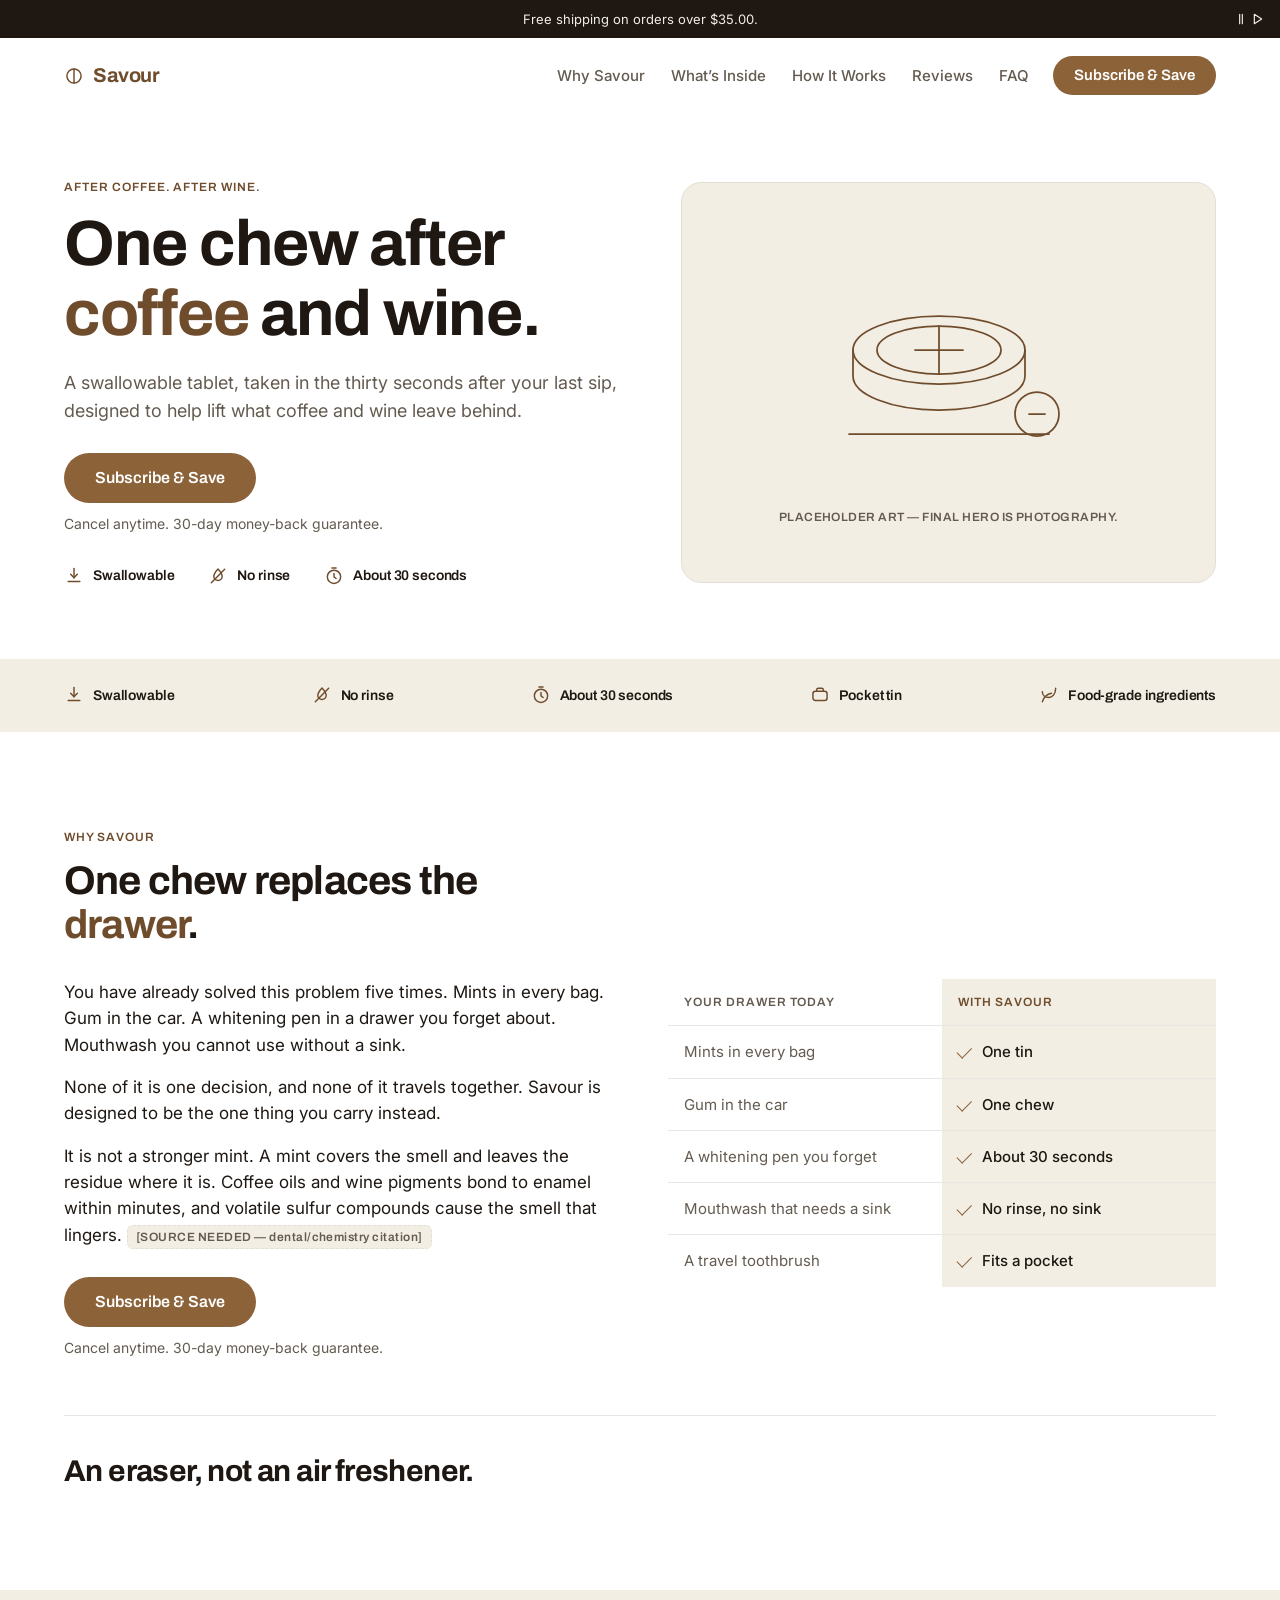
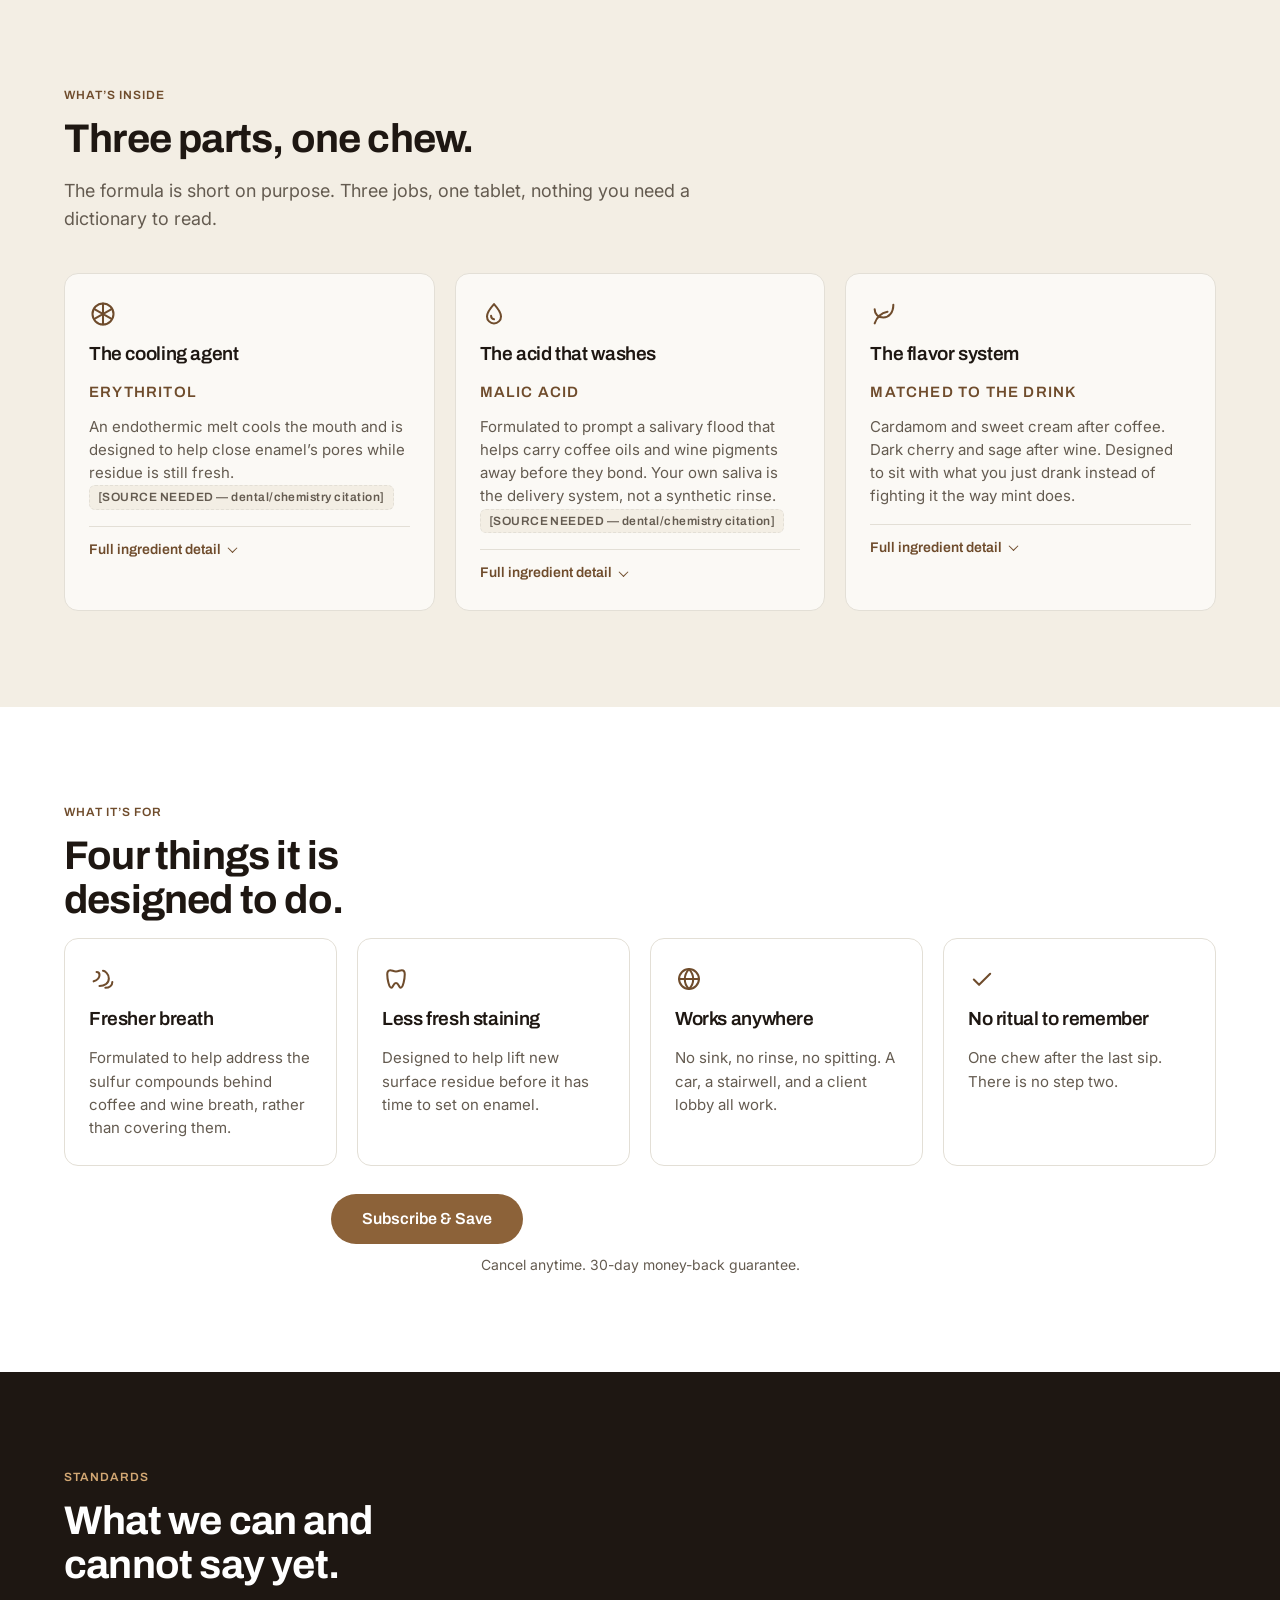
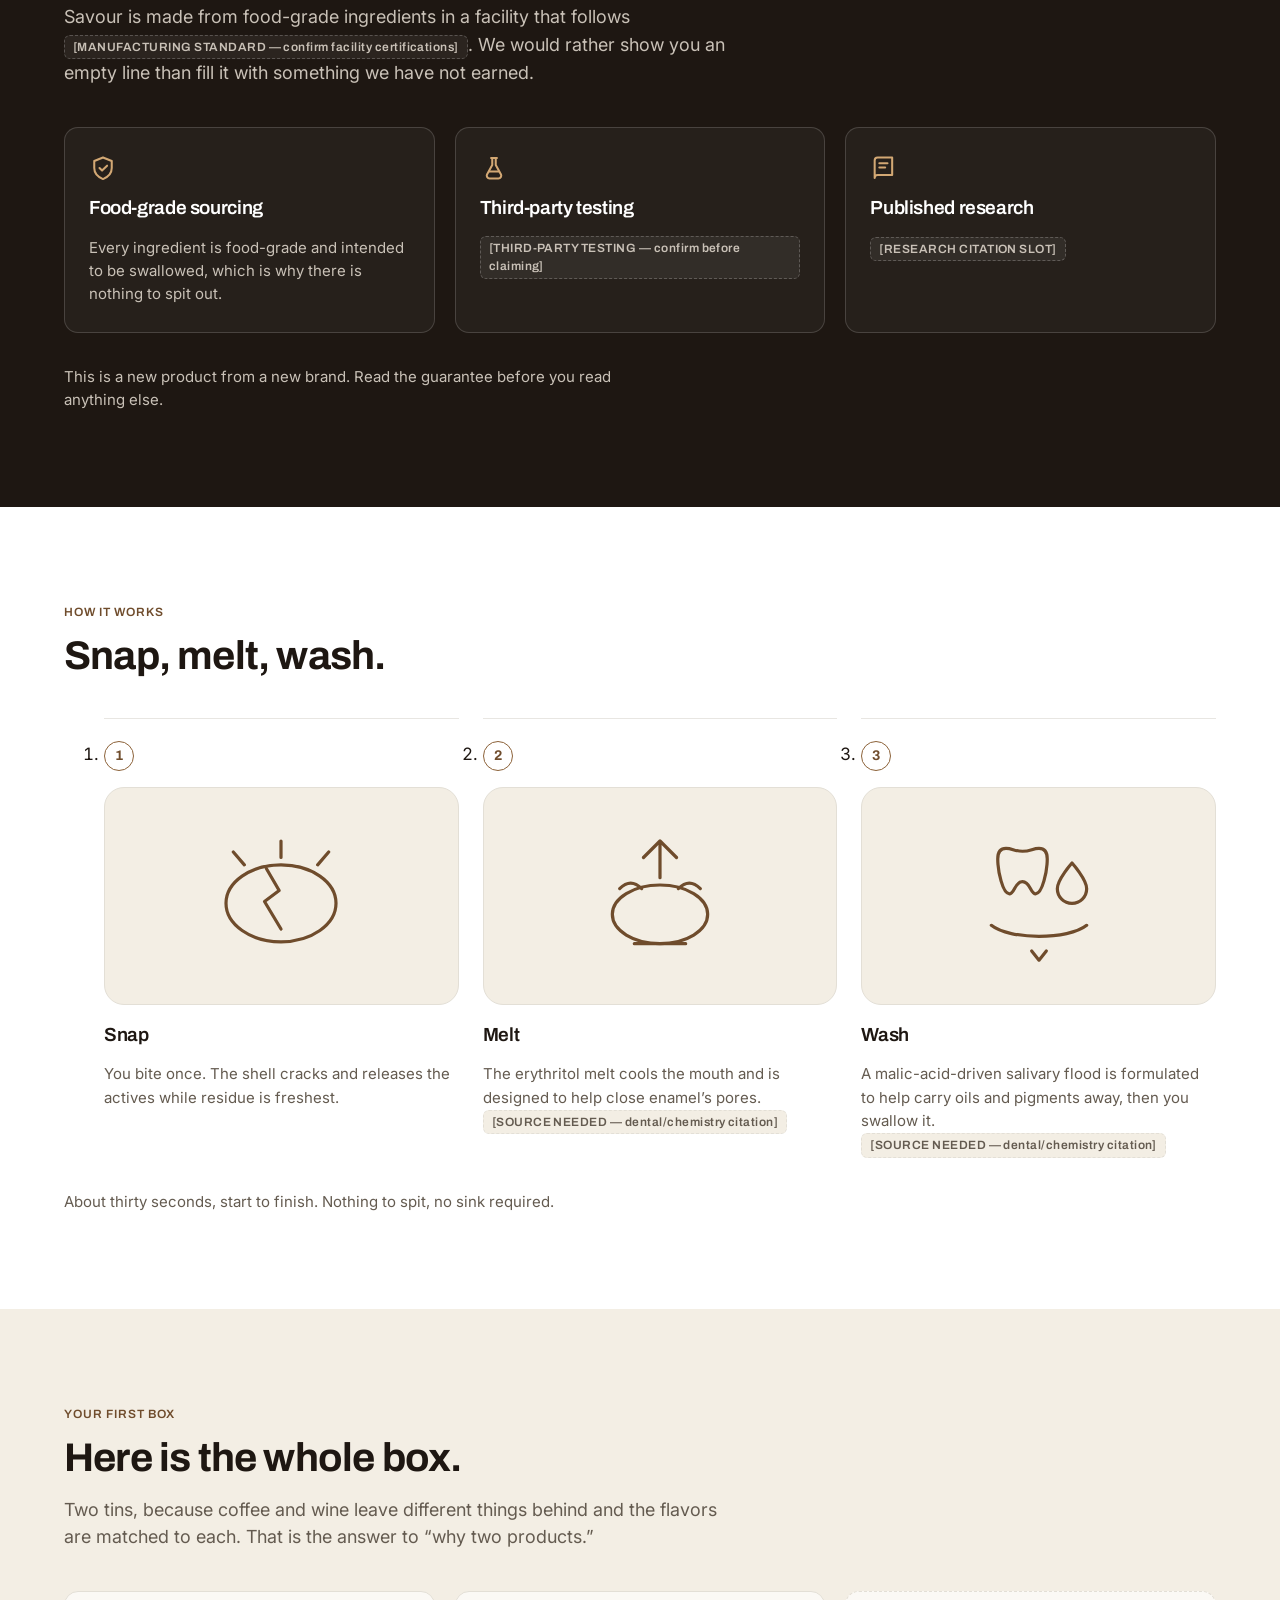
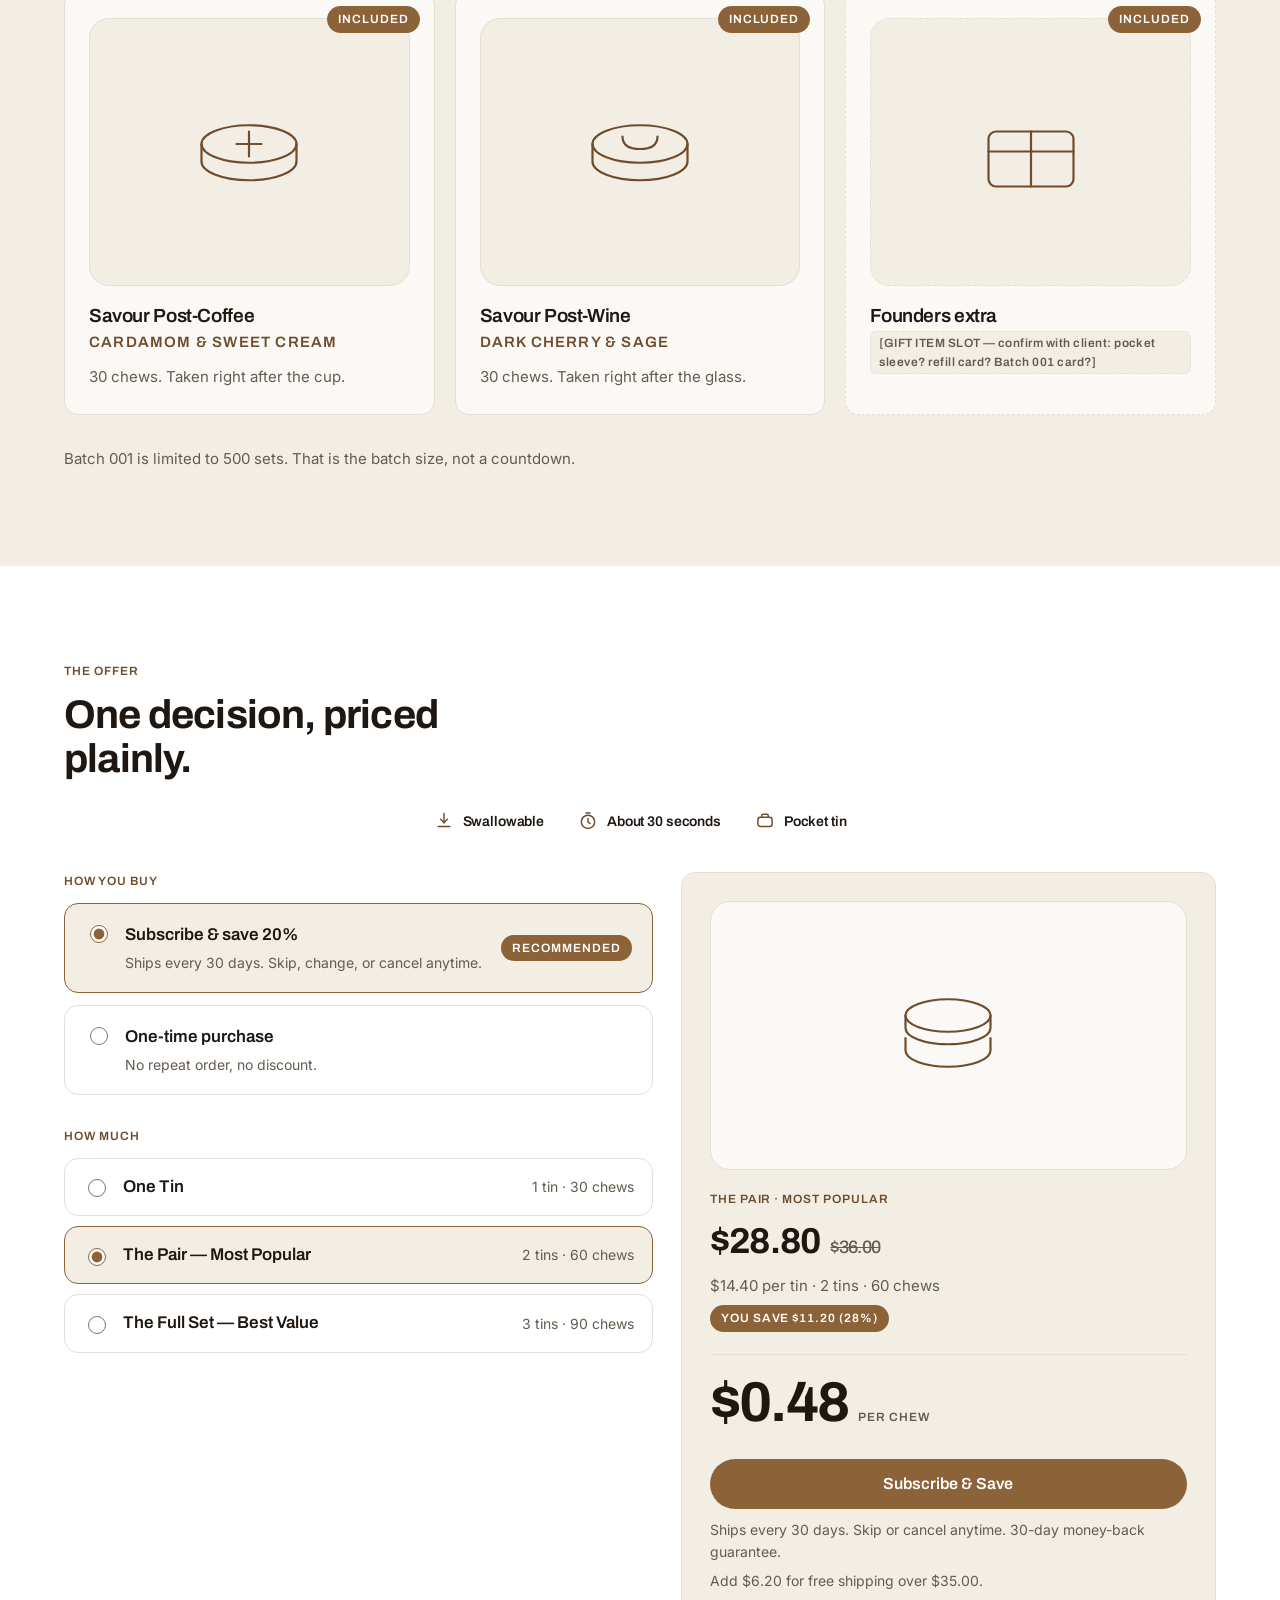
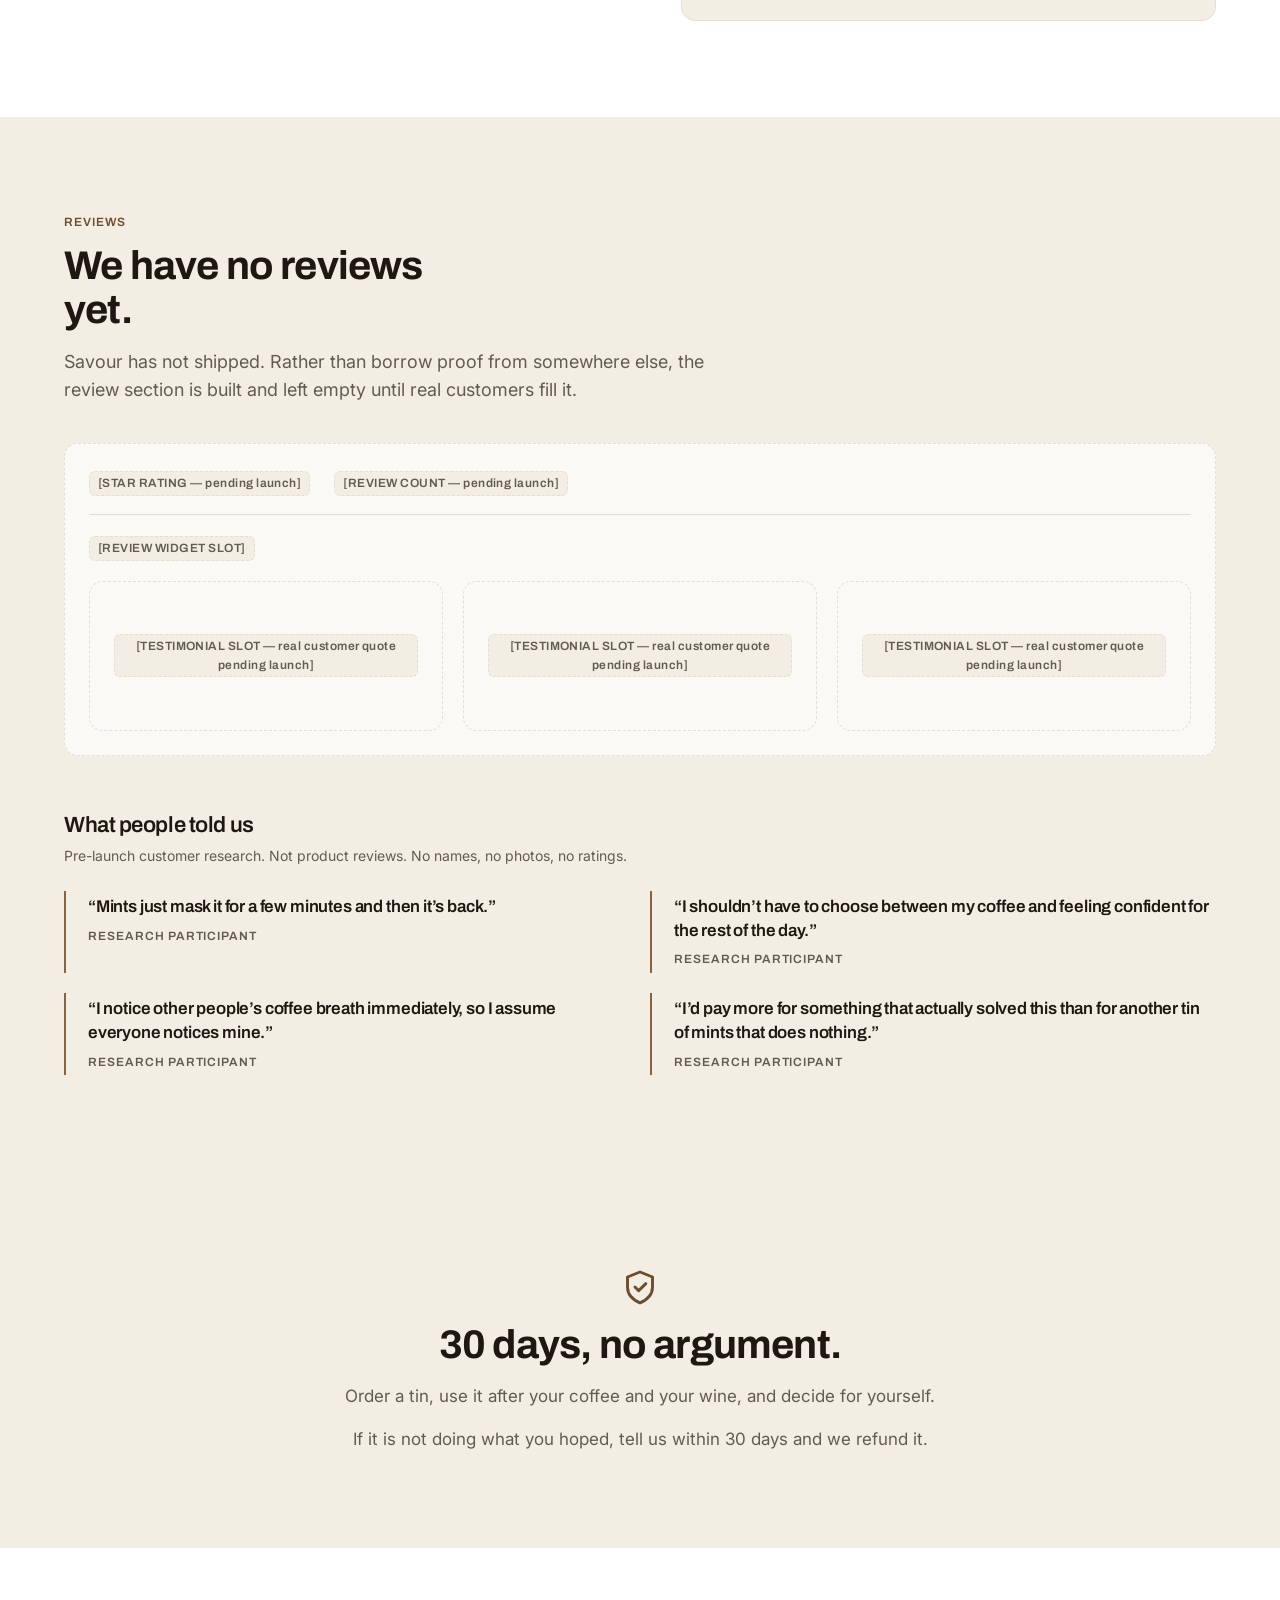
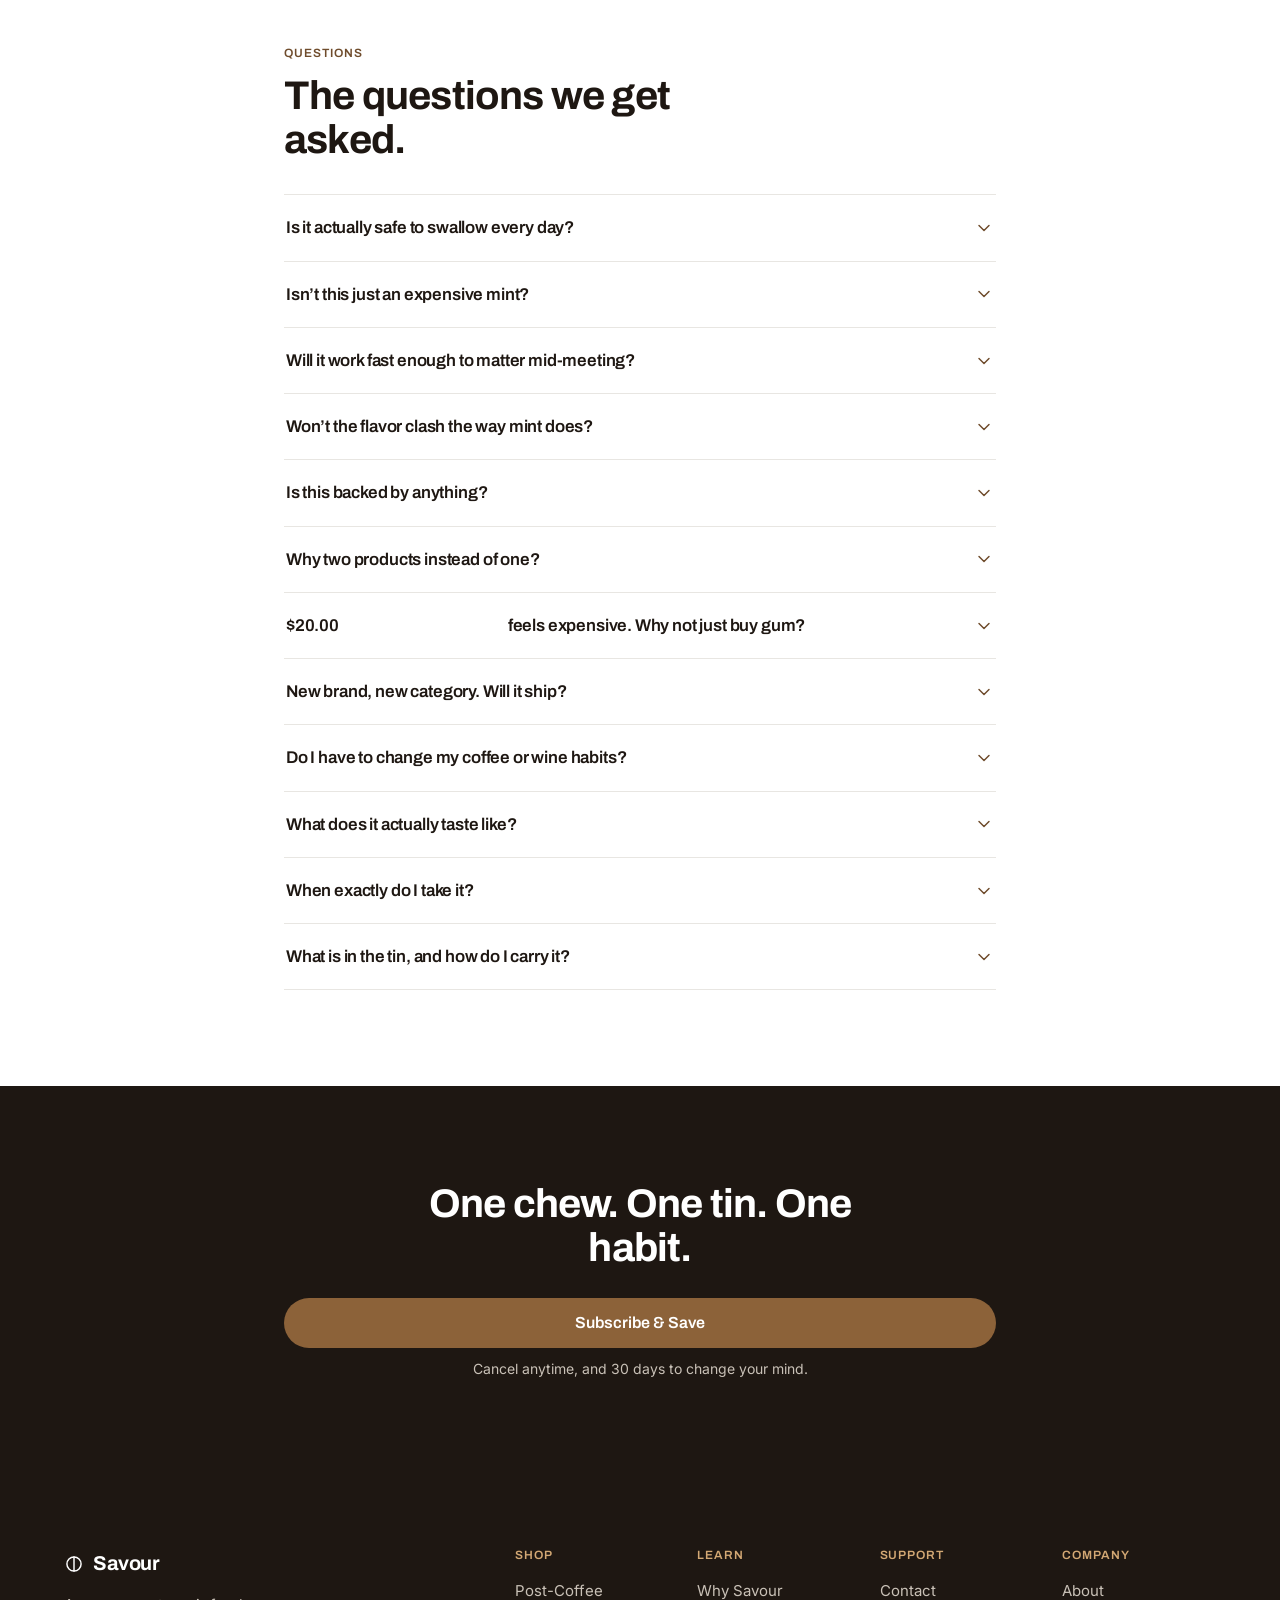
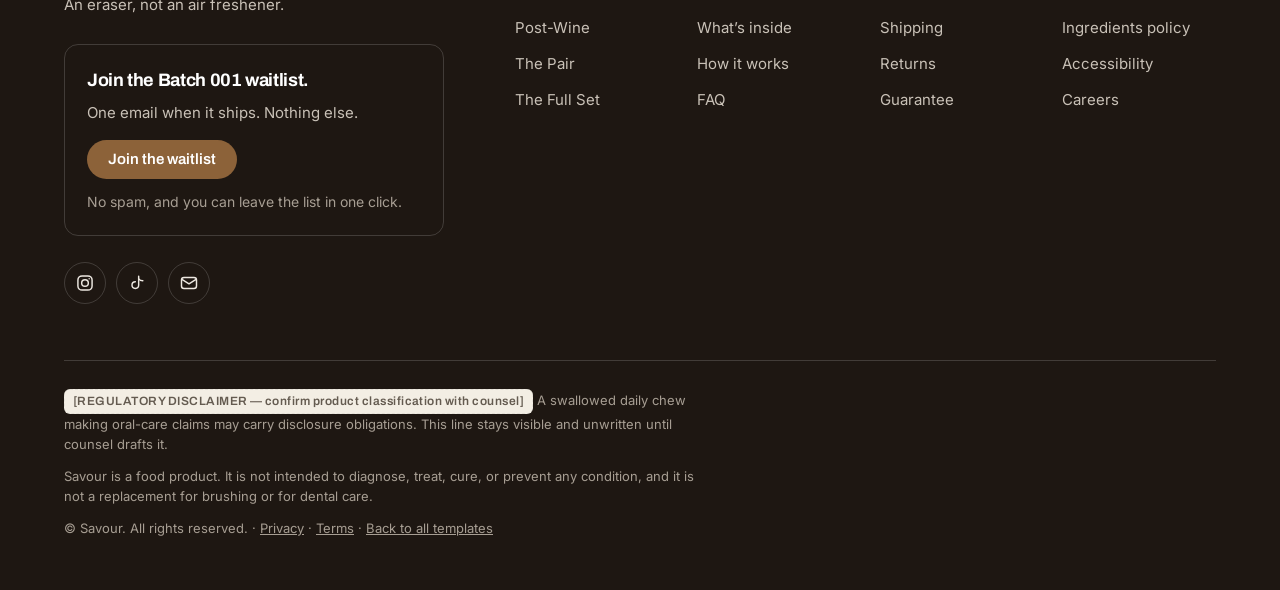
==== templates/01-ag1/index.html @ 95a9e3a9 "Add Template 01 — modeled on AG1 / Athletic Greens Cold, skeptical, higher-intent traffic template. " ====
<!DOCTYPE html>
<html lang="en">
<head>
<meta charset="utf-8">
<meta name="viewport" content="width=device-width, initial-scale=1">
<title>Savour — One chew after coffee and wine</title>
<meta name="description" content="Savour is a swallowable chew taken in the thirty seconds after coffee or red wine. No rinse, no sink, one tin instead of a drawer full of workarounds.">
<link rel="preconnect" href="https://fonts.googleapis.com">
<link rel="preconnect" href="https://fonts.gstatic.com" crossorigin>
<link href="https://fonts.googleapis.com/css2?family=Archivo:wght@600;700&family=Inter:wght@400;500&display=swap" rel="stylesheet">
<link rel="stylesheet" href="../../shared/base.css">
<link rel="stylesheet" href="style.css">
</head>
<body>

<a class="skip-link" href="#main">Skip to content</a>

<header class="site-header">

  <!-- 1 ——————————————————————————— ANNOUNCEMENT BAR -->
  <section class="announce" aria-label="Store announcements">
    <div class="announce__inner">
      <p class="announce__msg" data-announce-msg>Free shipping on orders over <span data-savour="freeShippingThreshold">&nbsp;</span>.</p>
      <p class="announce__msg" data-announce-msg hidden><span data-savour="batchLabel">&nbsp;</span>: <span data-savour="priceLockCopy">&nbsp;</span></p>
      <p class="announce__msg" data-announce-msg hidden><span data-savour="guaranteeDays">&nbsp;</span>-day money-back guarantee. Cancel anytime.</p>
      <button type="button" class="announce__toggle" data-announce-toggle aria-pressed="false">
        <svg class="ico" viewBox="0 0 24 24" fill="none" stroke="currentColor" stroke-width="1.75" stroke-linecap="round" stroke-linejoin="round" aria-hidden="true" focusable="false" data-announce-icon="pause"><path d="M10 5v14M14 5v14"/></svg>
        <svg class="ico" viewBox="0 0 24 24" fill="none" stroke="currentColor" stroke-width="1.75" stroke-linecap="round" stroke-linejoin="round" aria-hidden="true" focusable="false" data-announce-icon="play" hidden><path d="M8 5l11 7-11 7V5z"/></svg>
        <span class="sr-only" data-announce-toggle-label>Pause announcements</span>
      </button>
    </div>
  </section>

  <!-- 2 ——————————————————————————— NAV (STICKY) -->
  <section class="navbar" data-nav aria-label="Main navigation">
    <nav class="navbar__inner">
      <a class="wordmark" href="../../index.html">
        <svg class="wordmark__mark" viewBox="0 0 24 24" fill="none" stroke="currentColor" stroke-width="1.75" stroke-linecap="round" stroke-linejoin="round" aria-hidden="true" focusable="false"><circle cx="12" cy="12" r="8.5"/><path d="M12 3.5v17"/></svg>
        <span>Savour</span>
      </a>

      <ul class="navlinks" id="navlinks" data-navlinks>
        <li><a href="#why">Why Savour</a></li>
        <li><a href="#inside">What&rsquo;s Inside</a></li>
        <li><a href="#how">How It Works</a></li>
        <li><a href="#reviews">Reviews</a></li>
        <li><a href="#faq">FAQ</a></li>
      </ul>

      <div class="navbar__right">
        <a class="btn btn--brand btn--sm" href="#pricing" data-waitlist-open>Subscribe &amp; Save</a>
        <button type="button" class="navbar__menu" data-nav-toggle aria-expanded="false" aria-controls="navlinks">
          <svg class="ico" viewBox="0 0 24 24" fill="none" stroke="currentColor" stroke-width="1.75" stroke-linecap="round" stroke-linejoin="round" aria-hidden="true" focusable="false"><path d="M4 7h16M4 12h16M4 17h16"/></svg>
          <span class="sr-only">Menu</span>
        </button>
      </div>
    </nav>
  </section>

</header>

<main id="main">

  <!-- 3 ——————————————————————————— HERO -->
  <section class="hero" aria-labelledby="hero-h">
    <div class="wrap hero__grid">
      <div class="hero__copy">
        <p class="eyebrow">After coffee. After wine.</p>
        <h1 id="hero-h">One chew after <em>coffee</em> and wine.</h1>
        <p class="lede">A swallowable tablet, taken in the thirty seconds after your last sip, designed to help lift what coffee and wine leave behind.</p>
        <p class="cta-row"><a class="btn btn--brand" href="#pricing" data-waitlist-open>Subscribe &amp; Save</a></p>
        <p class="risk">Cancel anytime. <span data-savour="guaranteeDays">&nbsp;</span>-day money-back guarantee.</p>

        <ul class="trust trust--compact">
          <li class="trust__item">
            <svg class="ico" viewBox="0 0 24 24" fill="none" stroke="currentColor" stroke-width="1.75" stroke-linecap="round" stroke-linejoin="round" aria-hidden="true" focusable="false"><path d="M12 3v11"/><path d="M8 10l4 4 4-4"/><path d="M5 18.5h14"/></svg>
            <span>Swallowable</span>
          </li>
          <li class="trust__item">
            <svg class="ico" viewBox="0 0 24 24" fill="none" stroke="currentColor" stroke-width="1.75" stroke-linecap="round" stroke-linejoin="round" aria-hidden="true" focusable="false"><path d="M12 3.5s5 5.4 5 8.9a5 5 0 0 1-10 0c0-3.5 5-8.9 5-8.9z"/><path d="M4 20L20 4"/></svg>
            <span>No rinse</span>
          </li>
          <li class="trust__item">
            <svg class="ico" viewBox="0 0 24 24" fill="none" stroke="currentColor" stroke-width="1.75" stroke-linecap="round" stroke-linejoin="round" aria-hidden="true" focusable="false"><circle cx="12" cy="13" r="8"/><path d="M12 9v4l2.5 2"/><path d="M9.5 2.5h5"/></svg>
            <span>About 30 seconds</span>
          </li>
        </ul>
      </div>

      <!-- HERO IMAGE: the tin held between thumb and forefinger at a café table, warm morning light raking from the left, shallow depth of field, espresso cup soft in the background, studio-clean retouching, no hands beyond the wrist. -->
      <figure class="hero__media">
        <div class="media media--tin" role="img" aria-label="Illustration of the Savour pocket tin, open, with a single chew beside it.">
          <svg viewBox="0 0 320 260" fill="none" stroke="currentColor" stroke-width="1.75" stroke-linecap="round" stroke-linejoin="round" aria-hidden="true" focusable="false">
            <ellipse cx="150" cy="112" rx="86" ry="34"/>
            <path d="M64 112v26c0 18.8 38.5 34 86 34s86-15.2 86-34v-26"/>
            <ellipse cx="150" cy="112" rx="62" ry="24"/>
            <path d="M150 88v48M126 112h48"/>
            <circle cx="248" cy="176" r="22"/>
            <path d="M240 176h16"/>
            <path d="M60 196h200"/>
          </svg>
          <p class="media__note">Placeholder art — final hero is photography.</p>
        </div>
      </figure>
    </div>
  </section>

  <!-- 4 ——————————————————————————— TRUST STRIP -->
  <section class="band band--sand strip" aria-label="Product basics">
    <div class="wrap">
      <ul class="trust">
        <li class="trust__item">
          <svg class="ico" viewBox="0 0 24 24" fill="none" stroke="currentColor" stroke-width="1.75" stroke-linecap="round" stroke-linejoin="round" aria-hidden="true" focusable="false"><path d="M12 3v11"/><path d="M8 10l4 4 4-4"/><path d="M5 18.5h14"/></svg>
          <span>Swallowable</span>
        </li>
        <li class="trust__item">
          <svg class="ico" viewBox="0 0 24 24" fill="none" stroke="currentColor" stroke-width="1.75" stroke-linecap="round" stroke-linejoin="round" aria-hidden="true" focusable="false"><path d="M12 3.5s5 5.4 5 8.9a5 5 0 0 1-10 0c0-3.5 5-8.9 5-8.9z"/><path d="M4 20L20 4"/></svg>
          <span>No rinse</span>
        </li>
        <li class="trust__item">
          <svg class="ico" viewBox="0 0 24 24" fill="none" stroke="currentColor" stroke-width="1.75" stroke-linecap="round" stroke-linejoin="round" aria-hidden="true" focusable="false"><circle cx="12" cy="13" r="8"/><path d="M12 9v4l2.5 2"/><path d="M9.5 2.5h5"/></svg>
          <span>About 30 seconds</span>
        </li>
        <li class="trust__item">
          <svg class="ico" viewBox="0 0 24 24" fill="none" stroke="currentColor" stroke-width="1.75" stroke-linecap="round" stroke-linejoin="round" aria-hidden="true" focusable="false"><rect x="3.5" y="7.5" width="17" height="11" rx="3"/><path d="M8 7.5V6a2 2 0 0 1 2-2h4a2 2 0 0 1 2 2v1.5"/></svg>
          <span>Pocket tin</span>
        </li>
        <li class="trust__item">
          <svg class="ico" viewBox="0 0 24 24" fill="none" stroke="currentColor" stroke-width="1.75" stroke-linecap="round" stroke-linejoin="round" aria-hidden="true" focusable="false"><path d="M20 4c0 7-4 11-8.5 11S4 12 4 8"/><path d="M4 20c2-6 6-9 11-10"/></svg>
          <span>Food-grade ingredients</span>
        </li>
      </ul>
    </div>
  </section>

  <!-- 5 ——————————————————————————— ONE CHEW REPLACES THE DRAWER -->
  <section class="pad" id="why" aria-labelledby="why-h">
    <div class="wrap">
      <p class="eyebrow">Why Savour</p>
      <h2 id="why-h">One chew replaces the <em>drawer</em>.</h2>

      <div class="why__grid">
        <div class="why__copy">
          <p>You have already solved this problem five times. Mints in every bag. Gum in the car. A whitening pen in a drawer you forget about. Mouthwash you cannot use without a sink.</p>
          <p>None of it is one decision, and none of it travels together. Savour is designed to be the one thing you carry instead.</p>
          <p>It is not a stronger mint. A mint covers the smell and leaves the residue where it is. Coffee oils and wine pigments bond to enamel within minutes, and volatile sulfur compounds cause the smell that lingers. <span class="src">[SOURCE NEEDED — dental/chemistry citation]</span></p>
          <p class="cta-row"><a class="btn btn--brand" href="#pricing" data-waitlist-open>Subscribe &amp; Save</a></p>
          <p class="risk">Cancel anytime. <span data-savour="guaranteeDays">&nbsp;</span>-day money-back guarantee.</p>
        </div>

        <!-- DRAWER COMPARISON ART: overhead flat-lay of the cluttered cluster — mint tin, gum pack, whitening pen, mouthwash bottle, travel toothbrush — on warm sand paper, hard top light, then the same frame with a single Savour tin. -->
        <div class="scroll-x">
          <table class="vs">
            <caption class="sr-only">Your current routine compared with Savour</caption>
            <thead>
              <tr><th scope="col">Your drawer today</th><th scope="col">With Savour</th></tr>
            </thead>
            <tbody>
              <tr><td>Mints in every bag</td><td><span class="tick" aria-hidden="true"></span>One tin</td></tr>
              <tr><td>Gum in the car</td><td><span class="tick" aria-hidden="true"></span>One chew</td></tr>
              <tr><td>A whitening pen you forget</td><td><span class="tick" aria-hidden="true"></span>About 30 seconds</td></tr>
              <tr><td>Mouthwash that needs a sink</td><td><span class="tick" aria-hidden="true"></span>No rinse, no sink</td></tr>
              <tr><td>A travel toothbrush</td><td><span class="tick" aria-hidden="true"></span>Fits a pocket</td></tr>
            </tbody>
          </table>
        </div>
      </div>

      <p class="pull">An eraser, not an air freshener.</p>
    </div>
  </section>

  <!-- 6 ——————————————————————————— WHAT'S INSIDE -->
  <section class="pad band--sand" id="inside" aria-labelledby="inside-h">
    <div class="wrap">
      <p class="eyebrow">What&rsquo;s inside</p>
      <h2 id="inside-h">Three parts, one chew.</h2>
      <p class="lede lede--narrow">The formula is short on purpose. Three jobs, one tablet, nothing you need a dictionary to read.</p>

      <div class="grid grid--3">
        <article class="card">
          <svg class="ico ico--lg" viewBox="0 0 24 24" fill="none" stroke="currentColor" stroke-width="1.75" stroke-linecap="round" stroke-linejoin="round" aria-hidden="true" focusable="false"><path d="M12 3v18M5 8l14 8M19 8L5 16"/><circle cx="12" cy="12" r="9"/></svg>
          <h3>The cooling agent</h3>
          <p class="card__sub">Erythritol</p>
          <p>An endothermic melt cools the mouth and is designed to help close enamel&rsquo;s pores while residue is still fresh. <span class="src">[SOURCE NEEDED — dental/chemistry citation]</span></p>
          <details class="disc">
            <summary>Full ingredient detail</summary>
            <p>Erythritol is a food-grade sugar alcohol used here for its cooling heat of solution rather than for sweetness. Amounts, sourcing, and the mechanism reference will be published in full before launch. <span class="src">[SOURCE NEEDED — dental/chemistry citation]</span></p>
          </details>
        </article>

        <article class="card">
          <svg class="ico ico--lg" viewBox="0 0 24 24" fill="none" stroke="currentColor" stroke-width="1.75" stroke-linecap="round" stroke-linejoin="round" aria-hidden="true" focusable="false"><path d="M12 3.5s6 6.6 6 10.6a6 6 0 0 1-12 0C6 10.1 12 3.5 12 3.5z"/><path d="M9.5 13.5c0 1.7 1.1 2.8 2.5 3"/></svg>
          <h3>The acid that washes</h3>
          <p class="card__sub">Malic acid</p>
          <p>Formulated to prompt a salivary flood that helps carry coffee oils and wine pigments away before they bond. Your own saliva is the delivery system, not a synthetic rinse. <span class="src">[SOURCE NEEDED — dental/chemistry citation]</span></p>
          <details class="disc">
            <summary>Full ingredient detail</summary>
            <p>Malic acid occurs naturally in apples and is used at food-grade levels to stimulate salivary flow. Concentrations and the supporting chemistry will be cited here rather than paraphrased. <span class="src">[SOURCE NEEDED — dental/chemistry citation]</span></p>
          </details>
        </article>

        <article class="card">
          <svg class="ico ico--lg" viewBox="0 0 24 24" fill="none" stroke="currentColor" stroke-width="1.75" stroke-linecap="round" stroke-linejoin="round" aria-hidden="true" focusable="false"><path d="M20 4c0 7-4 11-8.5 11S4 12 4 8"/><path d="M4 20c2-6 6-9 11-10"/></svg>
          <h3>The flavor system</h3>
          <p class="card__sub">Matched to the drink</p>
          <p>Cardamom and sweet cream after coffee. Dark cherry and sage after wine. Designed to sit with what you just drank instead of fighting it the way mint does.</p>
          <details class="disc">
            <summary>Full ingredient detail</summary>
            <p>Flavors are built from food-grade natural flavor systems, with no added colors. The full declaration, including allergen statements, will appear on the tin and here before the first order ships.</p>
          </details>
        </article>
      </div>
    </div>
  </section>

  <!-- 7 ——————————————————————————— BENEFITS GRID -->
  <section class="pad" aria-labelledby="benefits-h">
    <div class="wrap">
      <p class="eyebrow">What it&rsquo;s for</p>
      <h2 id="benefits-h">Four things it is designed to do.</h2>

      <div class="grid grid--4">
        <article class="card">
          <svg class="ico ico--lg" viewBox="0 0 24 24" fill="none" stroke="currentColor" stroke-width="1.75" stroke-linecap="round" stroke-linejoin="round" aria-hidden="true" focusable="false"><path d="M4 14c3-1 5-3 5-5.5A2.5 2.5 0 0 0 6.5 6"/><path d="M9 18c4.5 0 8-2.5 8-6.5S13.5 5 12 5"/><path d="M14 19.5c3.5 0 6-2 6-5"/></svg>
          <h3>Fresher breath</h3>
          <p>Formulated to help address the sulfur compounds behind coffee and wine breath, rather than covering them.</p>
        </article>
        <article class="card">
          <svg class="ico ico--lg" viewBox="0 0 24 24" fill="none" stroke="currentColor" stroke-width="1.75" stroke-linecap="round" stroke-linejoin="round" aria-hidden="true" focusable="false"><path d="M7 4.5c2 0 2.5 1 5 1s3-1 5-1c1.7 0 2.5 1.4 2.5 3.5 0 4-1.5 11.5-3.5 11.5-1.6 0-1.6-4-4-4s-2.4 4-4 4C6 19.5 4.5 12 4.5 8c0-2.1.8-3.5 2.5-3.5z"/></svg>
          <h3>Less fresh staining</h3>
          <p>Designed to help lift new surface residue before it has time to set on enamel.</p>
        </article>
        <article class="card">
          <svg class="ico ico--lg" viewBox="0 0 24 24" fill="none" stroke="currentColor" stroke-width="1.75" stroke-linecap="round" stroke-linejoin="round" aria-hidden="true" focusable="false"><circle cx="12" cy="12" r="8.5"/><path d="M3.5 12h17"/><path d="M12 3.5c2.4 2.6 3.6 5.4 3.6 8.5S14.4 18.4 12 20.5c-2.4-2.1-3.6-5-3.6-8.5S9.6 6.1 12 3.5z"/></svg>
          <h3>Works anywhere</h3>
          <p>No sink, no rinse, no spitting. A car, a stairwell, and a client lobby all work.</p>
        </article>
        <article class="card">
          <svg class="ico ico--lg" viewBox="0 0 24 24" fill="none" stroke="currentColor" stroke-width="1.75" stroke-linecap="round" stroke-linejoin="round" aria-hidden="true" focusable="false"><path d="M5 12.5l4.5 4.5L19 7.5"/></svg>
          <h3>No ritual to remember</h3>
          <p>One chew after the last sip. There is no step two.</p>
        </article>
      </div>

      <p class="cta-row cta-row--center"><a class="btn btn--brand" href="#pricing" data-waitlist-open>Subscribe &amp; Save</a></p>
      <p class="risk risk--center">Cancel anytime. <span data-savour="guaranteeDays">&nbsp;</span>-day money-back guarantee.</p>
    </div>
  </section>

  <!-- 8 ——————————————————————————— QUALITY AND TESTING -->
  <section class="pad band--deep" aria-labelledby="quality-h">
    <div class="wrap">
      <p class="eyebrow">Standards</p>
      <h2 id="quality-h">What we can and cannot say yet.</h2>
      <p class="lede lede--narrow">Savour is made from food-grade ingredients in a facility that follows <span class="src">[MANUFACTURING STANDARD — confirm facility certifications]</span>. We would rather show you an empty line than fill it with something we have not earned.</p>

      <div class="grid grid--3">
        <article class="card card--onDeep">
          <svg class="ico ico--lg" viewBox="0 0 24 24" fill="none" stroke="currentColor" stroke-width="1.75" stroke-linecap="round" stroke-linejoin="round" aria-hidden="true" focusable="false"><path d="M12 3l7.5 3v6c0 4.4-3 7.6-7.5 9.5C7.5 19.6 4.5 16.4 4.5 12V6z"/><path d="M9 12l2.2 2.2L15.5 10"/></svg>
          <h3>Food-grade sourcing</h3>
          <p>Every ingredient is food-grade and intended to be swallowed, which is why there is nothing to spit out.</p>
        </article>
        <article class="card card--onDeep">
          <svg class="ico ico--lg" viewBox="0 0 24 24" fill="none" stroke="currentColor" stroke-width="1.75" stroke-linecap="round" stroke-linejoin="round" aria-hidden="true" focusable="false"><path d="M9.5 3.5h5"/><path d="M10.5 3.5v6L6 17.5A2.5 2.5 0 0 0 8.2 21h7.6a2.5 2.5 0 0 0 2.2-3.5L13.5 9.5v-6"/><path d="M8 15h8"/></svg>
          <h3>Third-party testing</h3>
          <p><span class="src">[THIRD-PARTY TESTING — confirm before claiming]</span></p>
        </article>
        <article class="card card--onDeep">
          <svg class="ico ico--lg" viewBox="0 0 24 24" fill="none" stroke="currentColor" stroke-width="1.75" stroke-linecap="round" stroke-linejoin="round" aria-hidden="true" focusable="false"><path d="M4 5.5A2.5 2.5 0 0 1 6.5 3H19v15H6.5A2.5 2.5 0 0 0 4 20.5z"/><path d="M8 8h7M8 11.5h5"/></svg>
          <h3>Published research</h3>
          <p><span class="src">[RESEARCH CITATION SLOT]</span></p>
        </article>
      </div>

      <p class="closing">This is a new product from a new brand. Read the guarantee before you read anything else.</p>
    </div>
  </section>

  <!-- 9 ——————————————————————————— HOW IT WORKS -->
  <section class="pad" id="how" aria-labelledby="how-h">
    <div class="wrap">
      <p class="eyebrow">How it works</p>
      <h2 id="how-h">Snap, melt, wash.</h2>

      <!-- DIAGRAM: hand-drawn clinical line diagram, three panels, single-weight stroke, no fills, no photography. -->
      <ol class="steps" data-steps>
        <li class="step" data-step>
          <span class="step__num" aria-hidden="true">1</span>
          <div class="step__art" role="img" aria-label="Diagram: a bite cracks the chew's shell.">
            <svg viewBox="0 0 120 96" fill="none" stroke="currentColor" stroke-width="1.75" stroke-linecap="round" stroke-linejoin="round" aria-hidden="true" focusable="false">
              <ellipse cx="60" cy="52" rx="30" ry="21"/>
              <path d="M52 33l7 12-8 6 9 15"/>
              <path d="M34 24l6 7M60 18v9M86 24l-6 7"/>
            </svg>
          </div>
          <h3>Snap</h3>
          <p>You bite once. The shell cracks and releases the actives while residue is freshest.</p>
        </li>

        <li class="step" data-step>
          <span class="step__num" aria-hidden="true">2</span>
          <div class="step__art" role="img" aria-label="Diagram: the chew melts and cools, with enamel pores closing.">
            <svg viewBox="0 0 120 96" fill="none" stroke="currentColor" stroke-width="1.75" stroke-linecap="round" stroke-linejoin="round" aria-hidden="true" focusable="false">
              <ellipse cx="60" cy="58" rx="26" ry="16"/>
              <path d="M60 20v18M51 27l9-9 9 9"/>
              <path d="M38 44c4-4 8-4 12 0M70 44c4-4 8-4 12 0"/>
              <path d="M46 74h28"/>
            </svg>
          </div>
          <h3>Melt</h3>
          <p>The erythritol melt cools the mouth and is designed to help close enamel&rsquo;s pores. <span class="src">[SOURCE NEEDED — dental/chemistry citation]</span></p>
        </li>

        <li class="step" data-step>
          <span class="step__num" aria-hidden="true">3</span>
          <div class="step__art" role="img" aria-label="Diagram: saliva washes residue off a tooth, then is swallowed.">
            <svg viewBox="0 0 120 96" fill="none" stroke="currentColor" stroke-width="1.75" stroke-linecap="round" stroke-linejoin="round" aria-hidden="true" focusable="false">
              <path d="M42 22c3.5 0 4.5 1.6 9 1.6s5.5-1.6 9-1.6c3 0 4.5 2.3 4.5 5.8 0 6.6-2.7 19-6.3 19-2.9 0-2.9-6.6-7.2-6.6s-4.3 6.6-7.2 6.6c-3.6 0-6.3-12.4-6.3-19 0-3.5 1.5-5.8 4.5-5.8z"/>
              <path d="M78 30c0 0 8 9 8 14a8 8 0 0 1-16 0c0-5 8-14 8-14z"/>
              <path d="M34 64c10 8 42 8 52 0"/>
              <path d="M56 78l4 5 4-5"/>
            </svg>
          </div>
          <h3>Wash</h3>
          <p>A malic-acid-driven salivary flood is formulated to help carry oils and pigments away, then you swallow it. <span class="src">[SOURCE NEEDED — dental/chemistry citation]</span></p>
        </li>
      </ol>

      <p class="footnote">About thirty seconds, start to finish. Nothing to spit, no sink required.</p>
    </div>
  </section>

  <!-- 10 ——————————————————————————— WHAT'S IN YOUR FIRST ORDER -->
  <section class="pad band--sand" aria-labelledby="kit-h">
    <div class="wrap">
      <p class="eyebrow">Your first box</p>
      <h2 id="kit-h">Here is the whole box.</h2>
      <p class="lede lede--narrow">Two tins, because coffee and wine leave different things behind and the flavors are matched to each. That is the answer to &ldquo;why two products.&rdquo;</p>

      <div class="grid grid--3">
        <!-- KIT THUMB 1: Post-Coffee tin, three-quarter view on warm sand, single soft key light, lid resting behind. -->
        <article class="card kit">
          <span class="tag">Included</span>
          <div class="media media--sq" role="img" aria-label="Illustration of the Post-Coffee tin.">
            <svg viewBox="0 0 120 100" fill="none" stroke="currentColor" stroke-width="1.75" stroke-linecap="round" stroke-linejoin="round" aria-hidden="true" focusable="false"><ellipse cx="60" cy="44" rx="38" ry="15"/><path d="M22 44v14c0 8.3 17 15 38 15s38-6.7 38-15V44"/><path d="M60 34v20M50 44h20"/></svg>
          </div>
          <h3 data-savour="variantCoffeeName">&nbsp;</h3>
          <p class="card__sub" data-savour="variantCoffeeFlavor">&nbsp;</p>
          <p><span data-savour="chewsPerTin">&nbsp;</span> chews. Taken right after the cup.</p>
        </article>

        <!-- KIT THUMB 2: Post-Wine tin, same setup, slightly cooler bounce to separate it from the coffee tin. -->
        <article class="card kit">
          <span class="tag">Included</span>
          <div class="media media--sq" role="img" aria-label="Illustration of the Post-Wine tin.">
            <svg viewBox="0 0 120 100" fill="none" stroke="currentColor" stroke-width="1.75" stroke-linecap="round" stroke-linejoin="round" aria-hidden="true" focusable="false"><ellipse cx="60" cy="44" rx="38" ry="15"/><path d="M22 44v14c0 8.3 17 15 38 15s38-6.7 38-15V44"/><path d="M46 38c0 8 6 10 14 10s14-2 14-10"/></svg>
          </div>
          <h3 data-savour="variantWineName">&nbsp;</h3>
          <p class="card__sub" data-savour="variantWineFlavor">&nbsp;</p>
          <p><span data-savour="chewsPerTin">&nbsp;</span> chews. Taken right after the glass.</p>
        </article>

        <!-- KIT THUMB 3: gift item — art direction pending, do not shoot until the item is confirmed. -->
        <article class="card kit kit--slot">
          <span class="tag">Included</span>
          <div class="media media--sq media--empty" role="img" aria-label="Placeholder for an undecided gift item.">
            <svg viewBox="0 0 120 100" fill="none" stroke="currentColor" stroke-width="1.75" stroke-linecap="round" stroke-linejoin="round" aria-hidden="true" focusable="false"><rect x="26" y="34" width="68" height="44" rx="6"/><path d="M60 34v44M26 50h68"/></svg>
          </div>
          <h3>Founders extra</h3>
          <p><span class="src">[GIFT ITEM SLOT — confirm with client: pocket sleeve? refill card? Batch 001 card?]</span></p>
        </article>
      </div>

      <p class="footnote"><span data-savour="batchLabel">&nbsp;</span> is limited to <span data-savour="foundersBatchUnits">&nbsp;</span> sets. That is the batch size, not a countdown.</p>
    </div>
  </section>

  <!-- 11 ——————————————————————————— PRICING -->
  <section class="pad" id="pricing" aria-labelledby="price-h">
    <div class="wrap">
      <p class="eyebrow">The offer</p>
      <h2 id="price-h">One decision, priced plainly.</h2>

      <ul class="trust trust--compact trust--center">
        <li class="trust__item">
          <svg class="ico" viewBox="0 0 24 24" fill="none" stroke="currentColor" stroke-width="1.75" stroke-linecap="round" stroke-linejoin="round" aria-hidden="true" focusable="false"><path d="M12 3v11"/><path d="M8 10l4 4 4-4"/><path d="M5 18.5h14"/></svg>
          <span>Swallowable</span>
        </li>
        <li class="trust__item">
          <svg class="ico" viewBox="0 0 24 24" fill="none" stroke="currentColor" stroke-width="1.75" stroke-linecap="round" stroke-linejoin="round" aria-hidden="true" focusable="false"><circle cx="12" cy="13" r="8"/><path d="M12 9v4l2.5 2"/><path d="M9.5 2.5h5"/></svg>
          <span>About 30 seconds</span>
        </li>
        <li class="trust__item">
          <svg class="ico" viewBox="0 0 24 24" fill="none" stroke="currentColor" stroke-width="1.75" stroke-linecap="round" stroke-linejoin="round" aria-hidden="true" focusable="false"><rect x="3.5" y="7.5" width="17" height="11" rx="3"/><path d="M8 7.5V6a2 2 0 0 1 2-2h4a2 2 0 0 1 2 2v1.5"/></svg>
          <span>Pocket tin</span>
        </li>
      </ul>

      <div class="price">
        <div class="price__choices">
          <fieldset class="plans">
            <legend class="eyebrow">How you buy</legend>

            <label class="plan plan--primary" for="plan-sub">
              <input type="radio" name="savour-plan" id="plan-sub" value="subscribe" checked data-plan>
              <span class="plan__body">
                <span class="plan__title">Subscribe &amp; save <span data-savour="discountPercent">&nbsp;</span>%</span>
                <span class="plan__meta">Ships <span data-savour="intervalLabel">&nbsp;</span>. Skip, change, or cancel anytime.</span>
              </span>
              <span class="plan__badge">Recommended</span>
            </label>

            <label class="plan" for="plan-once">
              <input type="radio" name="savour-plan" id="plan-once" value="onetime" data-plan>
              <span class="plan__body">
                <span class="plan__title">One-time purchase</span>
                <span class="plan__meta">No repeat order, no discount.</span>
              </span>
            </label>
          </fieldset>

          <fieldset class="bundles" data-bundles>
            <legend class="eyebrow">How much</legend>
            <!-- Bundle options are rendered from shared/config.js at runtime. -->
          </fieldset>
        </div>

        <div class="price__panel">
          <!-- PRICING THUMB: both tins stacked, straight-on, on plain white, no props. -->
          <div class="media media--sq media--sm" role="img" aria-label="Illustration of two stacked Savour tins.">
            <svg viewBox="0 0 120 100" fill="none" stroke="currentColor" stroke-width="1.75" stroke-linecap="round" stroke-linejoin="round" aria-hidden="true" focusable="false"><ellipse cx="60" cy="34" rx="34" ry="13"/><path d="M26 34v10c0 7.2 15.2 13 34 13s34-5.8 34-13V34"/><path d="M26 52v10c0 7.2 15.2 13 34 13s34-5.8 34-13V52"/></svg>
          </div>

          <p class="price__label" data-price-label>&nbsp;</p>

          <p class="price__now" data-price-now aria-live="polite">&nbsp;</p>
          <p class="price__meta" data-price-meta>&nbsp;</p>
          <p class="price__save" data-price-save hidden>&nbsp;</p>

          <p class="numeral">
            <span class="numeral__value" data-price-perchew>&nbsp;</span>
            <span class="numeral__unit">per chew</span>
          </p>

          <p class="cta-row"><button type="button" class="btn btn--brand btn--wide" data-waitlist-open>Subscribe &amp; Save</button></p>
          <p class="risk" data-price-micro>&nbsp;</p>
          <p class="risk" data-price-ship>&nbsp;</p>
        </div>
      </div>
    </div>
  </section>

  <!-- 12 ——————————————————————————— REVIEWS -->
  <section class="pad band--sand" id="reviews" aria-labelledby="rev-h">
    <div class="wrap">
      <p class="eyebrow">Reviews</p>
      <h2 id="rev-h">We have no reviews yet.</h2>
      <p class="lede lede--narrow">Savour has not shipped. Rather than borrow proof from somewhere else, the review section is built and left empty until real customers fill it.</p>

      <div class="widget">
        <div class="widget__head">
          <p class="widget__rating"><span class="src">[STAR RATING — pending launch]</span></p>
          <p class="widget__count"><span class="src">[REVIEW COUNT — pending launch]</span></p>
        </div>
        <p class="widget__slot"><span class="src">[REVIEW WIDGET SLOT]</span></p>
        <div class="grid grid--3">
          <article class="card card--empty"><p><span class="src">[TESTIMONIAL SLOT — real customer quote pending launch]</span></p></article>
          <article class="card card--empty"><p><span class="src">[TESTIMONIAL SLOT — real customer quote pending launch]</span></p></article>
          <article class="card card--empty"><p><span class="src">[TESTIMONIAL SLOT — real customer quote pending launch]</span></p></article>
        </div>
      </div>

      <h3 class="voc__h">What people told us</h3>
      <p class="voc__label">Pre-launch customer research. Not product reviews. No names, no photos, no ratings.</p>
      <div class="grid grid--2">
        <blockquote class="voc"><p>&ldquo;Mints just mask it for a few minutes and then it&rsquo;s back.&rdquo;</p><footer>Research participant</footer></blockquote>
        <blockquote class="voc"><p>&ldquo;I shouldn&rsquo;t have to choose between my coffee and feeling confident for the rest of the day.&rdquo;</p><footer>Research participant</footer></blockquote>
        <blockquote class="voc"><p>&ldquo;I notice other people&rsquo;s coffee breath immediately, so I assume everyone notices mine.&rdquo;</p><footer>Research participant</footer></blockquote>
        <blockquote class="voc"><p>&ldquo;I&rsquo;d pay more for something that actually solved this than for another tin of mints that does nothing.&rdquo;</p><footer>Research participant</footer></blockquote>
      </div>
    </div>
  </section>

  <!-- 13 ——————————————————————————— GUARANTEE -->
  <section class="pad guarantee" aria-labelledby="gtee-h">
    <div class="wrap wrap--narrow center">
      <svg class="ico ico--xl" viewBox="0 0 24 24" fill="none" stroke="currentColor" stroke-width="1.75" stroke-linecap="round" stroke-linejoin="round" aria-hidden="true" focusable="false"><path d="M12 3l7.5 3v6c0 4.4-3 7.6-7.5 9.5C7.5 19.6 4.5 16.4 4.5 12V6z"/><path d="M9 12l2.2 2.2L15.5 10"/></svg>
      <h2 id="gtee-h"><span data-savour="guaranteeDays">&nbsp;</span> days, no argument.</h2>
      <p>Order a tin, use it after your coffee and your wine, and decide for yourself.</p>
      <p>If it is not doing what you hoped, tell us within <span data-savour="guaranteeDays">&nbsp;</span> days and we refund it.</p>
    </div>
  </section>

  <!-- 14 ——————————————————————————— FAQ -->
  <section class="pad" id="faq" aria-labelledby="faq-h">
    <div class="wrap wrap--narrow">
      <p class="eyebrow">Questions</p>
      <h2 id="faq-h">The questions we get asked.</h2>

      <div class="faq" data-faq>
        <div class="faq__row">
          <h3 class="faq__q"><button type="button" class="faq__btn" id="faq-b1" aria-expanded="false" aria-controls="faq-p1">Is it actually safe to swallow every day?<svg class="chev" viewBox="0 0 24 24" fill="none" stroke="currentColor" stroke-width="1.75" stroke-linecap="round" stroke-linejoin="round" aria-hidden="true" focusable="false"><path d="M6 9l6 6 6-6"/></svg></button></h3>
          <div class="faq__a" id="faq-p1" role="region" aria-labelledby="faq-b1" hidden>
            <p>Every ingredient is food-grade and intended to be swallowed at the amounts used in a single chew. It is a food product, not a medicine, and it is not a replacement for brushing. If you are pregnant, nursing, or managing a medical condition, check with your clinician first.</p>
          </div>
        </div>

        <div class="faq__row">
          <h3 class="faq__q"><button type="button" class="faq__btn" id="faq-b2" aria-expanded="false" aria-controls="faq-p2">Isn&rsquo;t this just an expensive mint?<svg class="chev" viewBox="0 0 24 24" fill="none" stroke="currentColor" stroke-width="1.75" stroke-linecap="round" stroke-linejoin="round" aria-hidden="true" focusable="false"><path d="M6 9l6 6 6-6"/></svg></button></h3>
          <div class="faq__a" id="faq-p2" role="region" aria-labelledby="faq-b2" hidden>
            <p>A mint is designed to cover a smell. Savour is formulated to help wash residue off before it bonds, and then be swallowed. Different job, different chemistry. <span class="src">[SOURCE NEEDED — dental/chemistry citation]</span></p>
          </div>
        </div>

        <div class="faq__row">
          <h3 class="faq__q"><button type="button" class="faq__btn" id="faq-b3" aria-expanded="false" aria-controls="faq-p3">Will it work fast enough to matter mid-meeting?<svg class="chev" viewBox="0 0 24 24" fill="none" stroke="currentColor" stroke-width="1.75" stroke-linecap="round" stroke-linejoin="round" aria-hidden="true" focusable="false"><path d="M6 9l6 6 6-6"/></svg></button></h3>
          <div class="faq__a" id="faq-p3" role="region" aria-labelledby="faq-b3" hidden>
            <p>It takes about thirty seconds and needs no sink, so it fits between the last sip and the next room. There is nothing to rinse, spit, or carry away.</p>
          </div>
        </div>

        <div class="faq__row">
          <h3 class="faq__q"><button type="button" class="faq__btn" id="faq-b4" aria-expanded="false" aria-controls="faq-p4">Won&rsquo;t the flavor clash the way mint does?<svg class="chev" viewBox="0 0 24 24" fill="none" stroke="currentColor" stroke-width="1.75" stroke-linecap="round" stroke-linejoin="round" aria-hidden="true" focusable="false"><path d="M6 9l6 6 6-6"/></svg></button></h3>
          <div class="faq__a" id="faq-p4" role="region" aria-labelledby="faq-b4" hidden>
            <p>Each flavor is built for the drink it follows. Cardamom and sweet cream after coffee, dark cherry and sage after wine. That is why there are two tins rather than one mint.</p>
          </div>
        </div>

        <div class="faq__row">
          <h3 class="faq__q"><button type="button" class="faq__btn" id="faq-b5" aria-expanded="false" aria-controls="faq-p5">Is this backed by anything?<svg class="chev" viewBox="0 0 24 24" fill="none" stroke="currentColor" stroke-width="1.75" stroke-linecap="round" stroke-linejoin="round" aria-hidden="true" focusable="false"><path d="M6 9l6 6 6-6"/></svg></button></h3>
          <div class="faq__a" id="faq-p5" role="region" aria-labelledby="faq-b5" hidden>
            <p>The mechanism is grounded in published chemistry, and we will cite it here rather than paraphrase it. <span class="src">[SOURCE NEEDED — dental/chemistry citation]</span></p>
            <p>We have no clinical trial of our own, and we will not claim one.</p>
          </div>
        </div>

        <div class="faq__row">
          <h3 class="faq__q"><button type="button" class="faq__btn" id="faq-b6" aria-expanded="false" aria-controls="faq-p6">Why two products instead of one?<svg class="chev" viewBox="0 0 24 24" fill="none" stroke="currentColor" stroke-width="1.75" stroke-linecap="round" stroke-linejoin="round" aria-hidden="true" focusable="false"><path d="M6 9l6 6 6-6"/></svg></button></h3>
          <div class="faq__a" id="faq-p6" role="region" aria-labelledby="faq-b6" hidden>
            <p>Coffee leaves oils, wine leaves pigments, and the flavor that works after one is wrong after the other. Two tins is the honest answer, so the pair ships together.</p>
          </div>
        </div>

        <div class="faq__row">
          <h3 class="faq__q"><button type="button" class="faq__btn" id="faq-b7" aria-expanded="false" aria-controls="faq-p7"><span data-savour="basePricePerTin">&nbsp;</span> feels expensive. Why not just buy gum?<svg class="chev" viewBox="0 0 24 24" fill="none" stroke="currentColor" stroke-width="1.75" stroke-linecap="round" stroke-linejoin="round" aria-hidden="true" focusable="false"><path d="M6 9l6 6 6-6"/></svg></button></h3>
          <div class="faq__a" id="faq-p7" role="region" aria-labelledby="faq-b7" hidden>
            <p data-faq-perchew>&nbsp;</p>
            <p>Then compare it with what the mints, the gum, the pen, and the mouthwash cost together over a month, and with how much of the drawer you actually carry.</p>
          </div>
        </div>

        <div class="faq__row">
          <h3 class="faq__q"><button type="button" class="faq__btn" id="faq-b8" aria-expanded="false" aria-controls="faq-p8">New brand, new category. Will it ship?<svg class="chev" viewBox="0 0 24 24" fill="none" stroke="currentColor" stroke-width="1.75" stroke-linecap="round" stroke-linejoin="round" aria-hidden="true" focusable="false"><path d="M6 9l6 6 6-6"/></svg></button></h3>
          <div class="faq__a" id="faq-p8" role="region" aria-labelledby="faq-b8" hidden>
            <p data-faq-batch>&nbsp;</p>
            <p>The guarantee is how you test the second half of that question at our risk rather than yours.</p>
          </div>
        </div>

        <div class="faq__row">
          <h3 class="faq__q"><button type="button" class="faq__btn" id="faq-b9" aria-expanded="false" aria-controls="faq-p9">Do I have to change my coffee or wine habits?<svg class="chev" viewBox="0 0 24 24" fill="none" stroke="currentColor" stroke-width="1.75" stroke-linecap="round" stroke-linejoin="round" aria-hidden="true" focusable="false"><path d="M6 9l6 6 6-6"/></svg></button></h3>
          <div class="faq__a" id="faq-p9" role="region" aria-labelledby="faq-b9" hidden>
            <p>No. That is the entire point. Keep the second cup and the second glass, and add one chew afterward.</p>
          </div>
        </div>

        <div class="faq__row">
          <h3 class="faq__q"><button type="button" class="faq__btn" id="faq-b10" aria-expanded="false" aria-controls="faq-p10">What does it actually taste like?<svg class="chev" viewBox="0 0 24 24" fill="none" stroke="currentColor" stroke-width="1.75" stroke-linecap="round" stroke-linejoin="round" aria-hidden="true" focusable="false"><path d="M6 9l6 6 6-6"/></svg></button></h3>
          <div class="faq__a" id="faq-p10" role="region" aria-labelledby="faq-b10" hidden>
            <p>Closer to a dessert note than a breath mint. Cool, faintly sweet, and short. It is designed to finish the drink rather than interrupt it.</p>
          </div>
        </div>

        <div class="faq__row">
          <h3 class="faq__q"><button type="button" class="faq__btn" id="faq-b11" aria-expanded="false" aria-controls="faq-p11">When exactly do I take it?<svg class="chev" viewBox="0 0 24 24" fill="none" stroke="currentColor" stroke-width="1.75" stroke-linecap="round" stroke-linejoin="round" aria-hidden="true" focusable="false"><path d="M6 9l6 6 6-6"/></svg></button></h3>
          <div class="faq__a" id="faq-p11" role="region" aria-labelledby="faq-b11" hidden>
            <p>Within a few minutes of your last sip, while residue is freshest. There is nothing to do afterward.</p>
          </div>
        </div>

        <div class="faq__row">
          <h3 class="faq__q"><button type="button" class="faq__btn" id="faq-b12" aria-expanded="false" aria-controls="faq-p12">What is in the tin, and how do I carry it?<svg class="chev" viewBox="0 0 24 24" fill="none" stroke="currentColor" stroke-width="1.75" stroke-linecap="round" stroke-linejoin="round" aria-hidden="true" focusable="false"><path d="M6 9l6 6 6-6"/></svg></button></h3>
          <div class="faq__a" id="faq-p12" role="region" aria-labelledby="faq-b12" hidden>
            <p data-faq-tin>&nbsp;</p>
          </div>
        </div>
      </div>
    </div>
  </section>

  <!-- 15 ——————————————————————————— FINAL CTA -->
  <section class="pad band--deep center" aria-labelledby="final-h">
    <div class="wrap wrap--narrow">
      <h2 id="final-h">One chew. One tin. One habit.</h2>
      <p class="cta-row cta-row--center"><button type="button" class="btn btn--brand btn--wide" data-waitlist-open>Subscribe &amp; Save</button></p>
      <p class="risk risk--center">Cancel anytime, and <span data-savour="guaranteeDays">&nbsp;</span> days to change your mind.</p>
    </div>
  </section>

</main>

<footer class="site-footer">
  <!-- 16 ——————————————————————————— FOOTER -->
  <section class="footer__body" aria-label="Footer">
    <div class="wrap">
      <div class="footer__top">
        <div class="footer__brand">
          <a class="wordmark" href="../../index.html">
            <svg class="wordmark__mark" viewBox="0 0 24 24" fill="none" stroke="currentColor" stroke-width="1.75" stroke-linecap="round" stroke-linejoin="round" aria-hidden="true" focusable="false"><circle cx="12" cy="12" r="8.5"/><path d="M12 3.5v17"/></svg>
            <span>Savour</span>
          </a>
          <p class="footer__sign">An eraser, not an air freshener.</p>

          <div class="footer__capture">
            <p class="footer__captureH">Join the <span data-savour="batchLabel">&nbsp;</span> waitlist.</p>
            <p class="footer__captureP">One email when it ships. Nothing else.</p>
            <button type="button" class="btn btn--brand btn--sm" data-waitlist-open>Join the waitlist</button>
            <p class="risk">No spam, and you can leave the list in one click.</p>
          </div>

          <ul class="social">
            <li><a href="#" aria-label="Savour on Instagram"><svg class="ico" viewBox="0 0 24 24" fill="none" stroke="currentColor" stroke-width="1.75" stroke-linecap="round" stroke-linejoin="round" aria-hidden="true" focusable="false"><rect x="3.5" y="3.5" width="17" height="17" rx="5"/><circle cx="12" cy="12" r="4"/><path d="M17 7h.01"/></svg></a></li>
            <li><a href="#" aria-label="Savour on TikTok"><svg class="ico" viewBox="0 0 24 24" fill="none" stroke="currentColor" stroke-width="1.75" stroke-linecap="round" stroke-linejoin="round" aria-hidden="true" focusable="false"><path d="M14 4v10.5a4 4 0 1 1-4-4"/><path d="M14 7c1.2 1.6 2.8 2.4 5 2.4"/></svg></a></li>
            <li><a href="#" aria-label="Email Savour"><svg class="ico" viewBox="0 0 24 24" fill="none" stroke="currentColor" stroke-width="1.75" stroke-linecap="round" stroke-linejoin="round" aria-hidden="true" focusable="false"><rect x="3" y="5.5" width="18" height="13" rx="3"/><path d="M4 8l8 5 8-5"/></svg></a></li>
          </ul>
        </div>

        <nav class="footer__cols" aria-label="Footer links">
          <div class="footer__col">
            <h3 class="footer__h">Shop</h3>
            <ul>
              <li><a href="#pricing" data-waitlist-open data-variant="coffee">Post-Coffee</a></li>
              <li><a href="#pricing" data-waitlist-open data-variant="wine">Post-Wine</a></li>
              <li><a href="#pricing">The Pair</a></li>
              <li><a href="#pricing">The Full Set</a></li>
            </ul>
          </div>
          <div class="footer__col">
            <h3 class="footer__h">Learn</h3>
            <ul>
              <li><a href="#why">Why Savour</a></li>
              <li><a href="#inside">What&rsquo;s inside</a></li>
              <li><a href="#how">How it works</a></li>
              <li><a href="#faq">FAQ</a></li>
            </ul>
          </div>
          <div class="footer__col">
            <h3 class="footer__h">Support</h3>
            <ul>
              <li><a href="#">Contact</a></li>
              <li><a href="#">Shipping</a></li>
              <li><a href="#">Returns</a></li>
              <li><a href="#">Guarantee</a></li>
            </ul>
          </div>
          <div class="footer__col">
            <h3 class="footer__h">Company</h3>
            <ul>
              <li><a href="#">About</a></li>
              <li><a href="#">Ingredients policy</a></li>
              <li><a href="#">Accessibility</a></li>
              <li><a href="#">Careers</a></li>
            </ul>
          </div>
        </nav>
      </div>

      <div class="footer__legal">
        <p><span class="src">[REGULATORY DISCLAIMER — confirm product classification with counsel]</span> A swallowed daily chew making oral-care claims may carry disclosure obligations. This line stays visible and unwritten until counsel drafts it.</p>
        <p>Savour is a food product. It is not intended to diagnose, treat, cure, or prevent any condition, and it is not a replacement for brushing or for dental care.</p>
        <p class="footer__copy">&copy; Savour. All rights reserved. &middot; <a href="#">Privacy</a> &middot; <a href="#">Terms</a> &middot; <a href="../../index.html">Back to all templates</a></p>
      </div>
    </div>
  </section>
</footer>

<!-- WAITLIST MODAL — markup and skin owned by this template; behavior by shared/waitlist.js -->
<div class="modal" data-savour-modal hidden role="dialog" aria-modal="true" aria-labelledby="modal-h">
  <div class="modal__panel" data-savour-modal-panel>
    <button type="button" class="modal__close" data-savour-modal-close aria-label="Close">
      <svg class="ico" viewBox="0 0 24 24" fill="none" stroke="currentColor" stroke-width="1.75" stroke-linecap="round" stroke-linejoin="round" aria-hidden="true" focusable="false"><path d="M6 6l12 12M18 6L6 18"/></svg>
    </button>

    <p class="eyebrow">Waitlist</p>
    <h2 id="modal-h">Join the <span data-savour="batchLabel">&nbsp;</span> waitlist.</h2>
    <p>Savour has not shipped yet. Leave an email and pick a flavor, and you will hear from us once, when it does.</p>

    <form data-savour-modal-form novalidate>
      <label class="field">
        <span class="field__label">Email address</span>
        <input type="email" name="email" autocomplete="email" placeholder="you@work.com" data-savour-modal-email required>
      </label>

      <label class="field">
        <span class="field__label">Which one are you waiting for?</span>
        <select data-savour-modal-variant name="variant">
          <option value="coffee">Post-Coffee</option>
          <option value="wine">Post-Wine</option>
          <option value="both">Both</option>
        </select>
      </label>

      <p class="field__error" data-savour-modal-error hidden>Enter an email address we can actually reach.</p>

      <button type="submit" class="btn btn--brand btn--wide">Join the waitlist</button>
      <p class="risk">One email when it ships. <span data-savour="guaranteeDays">&nbsp;</span>-day money-back guarantee once it does.</p>
    </form>

    <div class="modal__success" data-savour-modal-success hidden>
      <svg class="ico ico--xl" viewBox="0 0 24 24" fill="none" stroke="currentColor" stroke-width="1.75" stroke-linecap="round" stroke-linejoin="round" aria-hidden="true" focusable="false"><circle cx="12" cy="12" r="8.5"/><path d="M8.5 12.3l2.6 2.6 4.6-5.4"/></svg>
      <h3>You&rsquo;re on the list.</h3>
      <p>We will email you once, when <span data-savour="batchLabel">&nbsp;</span> ships.</p>
      <button type="button" class="btn btn--ghost" data-savour-modal-close>Close</button>
    </div>
  </div>
</div>

<script src="../../shared/config.js"></script>
<script src="../../shared/pricing.js"></script>
<script src="../../shared/waitlist.js"></script>
<script src="script.js"></script>
</body>
</html>
---- shared/base.css ----
/**
 * SAVOUR — BASE STYLES
 * ---------------------------------------------------------------
 * v3 constraint: reset + accessibility utilities ONLY. No color, no
 * font, no spacing scale. Every visual decision — including the
 * waitlist modal's entire look — belongs in each template's own
 * style.css, not here. This file exists so all three templates start
 * from the same neutral, unopinionated base.
 */

*,
*::before,
*::after {
  box-sizing: border-box;
}

html {
  -webkit-text-size-adjust: 100%;
  text-size-adjust: 100%;
}

body {
  margin: 0;
  min-width: 320px;
  overflow-x: hidden;
}

img,
svg,
video {
  max-width: 100%;
  display: block;
}

button,
input,
select,
textarea {
  font: inherit;
  color: inherit;
  background: none;
  border: none;
}

button {
  cursor: pointer;
}

a {
  color: inherit;
}

/* Visually hide content while keeping it available to assistive tech. */
.sr-only {
  position: absolute;
  width: 1px;
  height: 1px;
  padding: 0;
  margin: -1px;
  overflow: hidden;
  clip: rect(0, 0, 0, 0);
  white-space: nowrap;
  border: 0;
}

/* Structural skip-link behavior only — each template's style.css adds
   its own color/background/type on top of this same selector. */
.skip-link {
  position: absolute;
  left: -9999px;
  top: 0;
  z-index: 1000;
}

.skip-link:focus {
  left: 0;
}

/* Any wide element (tables, code, diagrams, marquees) scrolls in its
   own box instead of ever pushing the page into horizontal scroll. */
.scroll-x {
  overflow-x: auto;
  -webkit-overflow-scrolling: touch;
}

/* Body lock while a modal is open. */
.savour-no-scroll {
  overflow: hidden;
}

/* Respect reduced-motion globally; templates only need to add motion
   inside a `@media (prefers-reduced-motion: no-preference)` block. */
@media (prefers-reduced-motion: reduce) {
  *,
  *::before,
  *::after {
    animation-duration: 0.001ms !important;
    animation-iteration-count: 1 !important;
    transition-duration: 0.001ms !important;
    scroll-behavior: auto !important;
  }
}
---- templates/01-ag1/style.css ----
/* ============================================================
   SAVOUR — 01-ag1 (modeled on AG1 / Athletic Greens)
   Tokens taken verbatim from DESIGN.md §01.
   Shadow budget: 3 declarations page-wide (sticky nav, mobile nav
   panel, modal). Zero gradients. Cards separate by tinted fill +
   hairline, never elevation.
   ============================================================ */

:root {
  --bg: #FFFFFF;
  --bg-alt: #F3EEE4;
  --deep: #1E1712;
  --brand: #8C6239;
  --brand-ink: #6F4C2C;          /* brand darkened only for AA text on white */
  --brand-on-deep: #D3A874;      /* brand lightened only for AA text on deep */
  --ink: #1E1712;
  --muted: #645B50;
  --rule-white: #E8E6E2;
  --rule-sand: #E3DFD6;

  --font-display: "Archivo", "Helvetica Neue", Arial, sans-serif;
  --font-body: "Inter", "Helvetica Neue", Arial, sans-serif;

  --r-pill: 999px;
  --r-card: 14px;
  --r-media: 20px;

  --pad-y: 96px;
  --wrap: 1200px;
  --t: 240ms;
}

/* ---------- base ---------- */

body {
  background: var(--bg);
  color: var(--ink);
  font-family: var(--font-body);
  font-size: 17px;
  font-weight: 400;
  line-height: 1.55;
  -webkit-font-smoothing: antialiased;
}

h1, h2, h3 {
  font-family: var(--font-display);
  font-weight: 700;
  letter-spacing: -0.02em;
  line-height: 1.1;
  color: var(--deep);
  margin: 0 0 16px;
}

h1 { font-size: clamp(2rem, 5.2vw, 4rem); }
h2 { font-size: clamp(1.75rem, 3.4vw, 2.5rem); max-width: 18ch; }
h3 { font-size: 1.1875rem; font-weight: 600; line-height: 1.25; }

h1 em, h2 em { font-style: normal; color: var(--brand-ink); }

p { margin: 0 0 16px; max-width: 66ch; }
p:last-child { margin-bottom: 0; }

a { text-decoration: none; }
a:hover { text-decoration: underline; }

ul { margin: 0; padding: 0; list-style: none; }

/* Focus ring — brass, this template's own (base.css ships none). */
:focus-visible {
  outline: 2px solid var(--brand);
  outline-offset: 3px;
  border-radius: 4px;
}

.skip-link {
  background: var(--deep);
  color: #fff;
  font-family: var(--font-display);
  font-size: 14px;
  padding: 10px 18px;
}

/* ---------- layout primitives ---------- */

.wrap { width: 100%; max-width: var(--wrap); margin: 0 auto; padding: 0 24px; }
.wrap--narrow { max-width: 760px; }
.pad { padding: var(--pad-y) 0; }
.center { text-align: center; }
.center h2, .center p { margin-left: auto; margin-right: auto; }

.band--sand { background: var(--bg-alt); }
.band--deep { background: var(--deep); color: #EDE8E1; }
.band--deep h2, .band--deep h3 { color: #FFFFFF; }
.band--deep .eyebrow { color: var(--brand-on-deep); }

.eyebrow {
  font-family: var(--font-display);
  font-weight: 600;
  font-size: 12px;
  letter-spacing: 0.08em;
  text-transform: uppercase;
  color: var(--brand-ink);
  margin: 0 0 12px;
}

.lede { font-size: 1.125rem; color: var(--muted); max-width: 62ch; }
.lede--narrow { margin-bottom: 40px; }
.band--deep .lede { color: #C9C1B7; }

.footnote, .closing {
  font-size: 0.9375rem;
  color: var(--muted);
  margin-top: 32px;
  max-width: 62ch;
}
.band--deep .footnote, .band--deep .closing { color: #C9C1B7; }

/* Placeholder / to-be-sourced text — deliberately visible, never styled away. */
.src {
  display: inline-block;
  font-family: var(--font-display);
  font-size: 12px;
  font-weight: 600;
  letter-spacing: 0.04em;
  color: var(--muted);
  background: var(--bg-alt);
  border: 1px dashed var(--rule-sand);
  border-radius: 6px;
  padding: 2px 8px;
}
.band--deep .src, .card--onDeep .src {
  color: #C9C1B7;
  background: rgba(255, 255, 255, 0.06);
  border-color: rgba(255, 255, 255, 0.22);
}

/* ---------- buttons ---------- */

.btn {
  display: inline-flex;
  align-items: center;
  justify-content: center;
  gap: 8px;
  font-family: var(--font-display);
  font-weight: 600;
  font-size: 1rem;
  line-height: 1;
  padding: 16px 30px;
  border-radius: var(--r-pill);
  border: 1px solid transparent;
  transition: background-color var(--t) ease, color var(--t) ease, border-color var(--t) ease;
}
.btn:hover { text-decoration: none; }
.btn--brand { background: var(--brand); color: #FFFFFF; }
.btn--brand:hover { background: #77522F; }
.btn--ghost { background: transparent; color: var(--deep); border-color: var(--rule-sand); }
.btn--ghost:hover { background: var(--bg-alt); }
.btn--sm { padding: 11px 20px; font-size: 0.9375rem; }
.btn--wide { width: 100%; }

.cta-row { margin: 28px 0 10px; }
.cta-row--center { text-align: center; }

.risk {
  font-size: 0.875rem;
  color: var(--muted);
  margin: 0;
  max-width: 46ch;
}
.risk--center { margin-left: auto; margin-right: auto; text-align: center; }
.band--deep .risk { color: #C9C1B7; }

/* ---------- icons ---------- */

.ico { width: 20px; height: 20px; flex: none; }
.ico--lg { width: 28px; height: 28px; margin-bottom: 14px; color: var(--brand-ink); }
.ico--xl { width: 40px; height: 40px; margin: 0 auto 16px; color: var(--brand-ink); }
.card--onDeep .ico--lg, .band--deep .ico--xl { color: var(--brand-on-deep); }

/* ============================================================
   1 — ANNOUNCEMENT BAR
   ============================================================ */

.announce { background: var(--deep); color: #F2EDE6; }
.announce__inner {
  position: relative;
  min-height: 38px;
  display: flex;
  align-items: center;
  justify-content: center;
  gap: 12px;
  padding: 6px 44px;
}
.announce__msg {
  margin: 0;
  max-width: none;
  font-size: 13px;
  text-align: center;
  transition: opacity var(--t) ease;
}
.announce__toggle {
  position: absolute;
  right: 8px;
  top: 50%;
  transform: translateY(-50%);
  display: inline-flex;
  padding: 7px;
  border-radius: var(--r-pill);
  color: #F2EDE6;
}
.announce__toggle:hover { background: rgba(255, 255, 255, 0.1); }
.announce__toggle .ico { width: 16px; height: 16px; }

/* ============================================================
   2 — NAV
   ============================================================ */

.navbar {
  position: sticky;
  top: 0;
  z-index: 60;
  background: var(--bg);
  border-bottom: 1px solid transparent;
  transition: border-color var(--t) ease, box-shadow var(--t) ease, padding var(--t) ease;
}
.navbar.is-stuck {
  border-bottom-color: var(--rule-white);
  box-shadow: 0 1px 12px rgba(30, 23, 18, 0.06); /* shadow 1 of 3 */
}
.navbar__inner {
  max-width: var(--wrap);
  margin: 0 auto;
  padding: 18px 24px;
  display: flex;
  align-items: center;
  gap: 24px;
  transition: padding var(--t) ease;
}
.navbar.is-stuck .navbar__inner { padding-top: 11px; padding-bottom: 11px; }

.wordmark {
  display: inline-flex;
  align-items: center;
  gap: 9px;
  font-family: var(--font-display);
  font-weight: 700;
  font-size: 1.25rem;
  letter-spacing: -0.02em;
  color: var(--brand-ink);
}
.wordmark:hover { text-decoration: none; }
.wordmark__mark { width: 20px; height: 20px; }

.navlinks { display: flex; gap: 26px; margin-left: auto; }
.navlinks a {
  font-size: 0.9375rem;
  font-weight: 500;
  color: var(--muted);
  transition: color var(--t) ease;
}
.navlinks a:hover { color: var(--deep); text-decoration: none; }

.navbar__right { display: flex; align-items: center; gap: 10px; margin-left: auto; }
.navlinks + .navbar__right { margin-left: 0; }
.navbar__menu { display: none; padding: 9px; border-radius: var(--r-pill); color: var(--deep); }
.navbar__menu:hover { background: var(--bg-alt); }

@media (max-width: 900px) {
  .navlinks {
    position: absolute;
    left: 0;
    right: 0;
    top: 100%;
    display: none;
    flex-direction: column;
    gap: 0;
    background: var(--bg);
    border-top: 1px solid var(--rule-white);
    border-bottom: 1px solid var(--rule-white);
    box-shadow: 0 14px 26px rgba(30, 23, 18, 0.08); /* shadow 2 of 3 */
    padding: 6px 24px 14px;
  }
  .navlinks.is-open { display: flex; }
  .navlinks a { display: block; padding: 13px 0; border-bottom: 1px solid var(--rule-white); }
  .navlinks li:last-child a { border-bottom: none; }
  .navbar { position: sticky; }
  .navbar__inner { position: relative; }
  .navbar__menu { display: inline-flex; }
}

/* ============================================================
   3 — HERO
   ============================================================ */

.hero { padding: 64px 0 72px; }
.hero__grid {
  display: grid;
  grid-template-columns: 1.05fr 1fr;
  gap: 56px;
  align-items: center;
}
.hero__copy h1 { max-width: 15ch; margin-bottom: 20px; }
.hero__copy .lede { margin-bottom: 4px; }
.hero__media { margin: 0; }

.media {
  border-radius: var(--r-media);
  background: var(--bg-alt);
  border: 1px solid var(--rule-sand);
  color: var(--brand-ink);
  display: flex;
  flex-direction: column;
  align-items: center;
  justify-content: center;
  gap: 10px;
  padding: 28px;
}
.media svg { width: 100%; height: auto; max-width: 320px; }
.media--tin { aspect-ratio: 4 / 3; }
.media--sq { aspect-ratio: 6 / 5; padding: 18px; }
.media--sq svg { max-width: 150px; }
.media--sm { aspect-ratio: 16 / 9; }
.media--empty { border-style: dashed; }
.media__note {
  font-size: 12px;
  letter-spacing: 0.04em;
  text-transform: uppercase;
  font-family: var(--font-display);
  font-weight: 600;
  color: var(--muted);
  margin: 0;
}

/* ---------- trust strip (reused: hero, section 4, pricing) ---------- */

.trust {
  display: flex;
  flex-wrap: wrap;
  gap: 14px 34px;
  align-items: flex-start;
}
.trust--compact { margin-top: 30px; }
.trust--center { justify-content: center; margin-bottom: 40px; }
.trust__item {
  display: flex;
  align-items: center;
  gap: 9px;
  font-family: var(--font-display);
  font-weight: 600;
  font-size: 0.875rem;
  letter-spacing: -0.01em;
  color: var(--deep);
}
.trust__item .ico { color: var(--brand-ink); }
.strip { padding: 26px 0; }
.strip .trust { justify-content: space-between; }

/* ============================================================
   5 — ONE CHEW REPLACES THE DRAWER
   ============================================================ */

.why__grid {
  display: grid;
  grid-template-columns: 1fr 1fr;
  gap: 56px;
  align-items: start;
  margin-top: 32px;
}

.vs {
  width: 100%;
  border-collapse: collapse;
  font-size: 0.9375rem;
  min-width: 420px;
}
.vs th, .vs td {
  text-align: left;
  padding: 14px 16px;
  border-bottom: 1px solid var(--rule-white);
  vertical-align: top;
}
.vs th {
  font-family: var(--font-display);
  font-weight: 600;
  font-size: 12px;
  letter-spacing: 0.08em;
  text-transform: uppercase;
  color: var(--muted);
}
.vs td:first-child { color: var(--muted); width: 50%; }
.vs td:last-child {
  background: var(--bg-alt);
  font-weight: 500;
  color: var(--deep);
}
.vs th:last-child { background: var(--bg-alt); color: var(--brand-ink); }
.vs tbody tr:last-child td { border-bottom: none; }

.tick {
  display: inline-block;
  width: 14px;
  height: 8px;
  margin-right: 10px;
  border-left: 1.75px solid var(--brand);
  border-bottom: 1.75px solid var(--brand);
  transform: rotate(-45deg) translate(1px, -2px);
}

.pull {
  font-family: var(--font-display);
  font-weight: 700;
  font-size: clamp(1.375rem, 2.6vw, 1.875rem);
  letter-spacing: -0.02em;
  color: var(--deep);
  border-top: 1px solid var(--rule-white);
  padding-top: 32px;
  margin-top: 56px;
  max-width: none;
}

/* ============================================================
   6, 7, 8, 10, 12 — CARD GRID (the page's most-repeated component)
   ============================================================ */

.grid { display: grid; gap: 20px; margin-top: 8px; }
.grid--2 { grid-template-columns: repeat(2, 1fr); }
.grid--3 { grid-template-columns: repeat(3, 1fr); }
.grid--4 { grid-template-columns: repeat(4, 1fr); }

.card {
  position: relative;
  background: var(--bg);
  border: 1px solid var(--rule-sand);
  border-radius: var(--r-card);
  padding: 26px 24px;
}
.band--sand .card { background: #FBF9F5; }
.card p { font-size: 0.9375rem; color: var(--muted); max-width: none; }
.card__sub {
  font-family: var(--font-display);
  font-weight: 600;
  font-size: 12px;
  letter-spacing: 0.08em;
  text-transform: uppercase;
  color: var(--brand-ink) !important;
  margin-bottom: 10px;
}
.card--onDeep {
  background: rgba(255, 255, 255, 0.04);
  border-color: rgba(255, 255, 255, 0.16);
}
.card--onDeep p { color: #C9C1B7; }
.card--onDeep .card__sub { color: var(--brand-on-deep) !important; }
.card--empty {
  border-style: dashed;
  display: flex;
  align-items: center;
  justify-content: center;
  min-height: 150px;
  text-align: center;
}

/* disclosure inside the "what's inside" cards */
.disc { margin-top: 16px; border-top: 1px solid var(--rule-sand); padding-top: 12px; }
.disc summary {
  cursor: pointer;
  list-style: none;
  font-family: var(--font-display);
  font-weight: 600;
  font-size: 0.875rem;
  color: var(--brand-ink);
  display: flex;
  align-items: center;
  gap: 8px;
}
.disc summary::-webkit-details-marker { display: none; }
.disc summary::after {
  content: "";
  width: 7px;
  height: 7px;
  border-right: 1.75px solid currentColor;
  border-bottom: 1.75px solid currentColor;
  transform: rotate(45deg) translate(-1px, -1px);
  transition: transform var(--t) ease;
}
.disc[open] summary::after { transform: rotate(-135deg) translate(-2px, -2px); }
.disc p { margin-top: 12px; }

/* kit cards (section 10) */
.kit .tag {
  position: absolute;
  top: 14px;
  right: 14px;
  font-family: var(--font-display);
  font-weight: 600;
  font-size: 12px;
  letter-spacing: 0.08em;
  text-transform: uppercase;
  color: #FFFFFF;
  background: var(--brand);
  border-radius: var(--r-pill);
  padding: 4px 11px;
}
.kit .media { margin-bottom: 18px; }
.kit h3 { margin-bottom: 4px; }
.kit--slot { border-style: dashed; }

/* ============================================================
   9 — HOW IT WORKS
   ============================================================ */

.steps {
  display: grid;
  grid-template-columns: repeat(3, 1fr);
  gap: 24px;
  margin-top: 40px;
  counter-reset: none;
}
.step {
  border-top: 1px solid var(--rule-white);
  padding-top: 22px;
  opacity: 1;
}
.step__num {
  display: inline-flex;
  align-items: center;
  justify-content: center;
  width: 30px;
  height: 30px;
  border: 1px solid var(--brand);
  border-radius: var(--r-pill);
  font-family: var(--font-display);
  font-weight: 700;
  font-size: 0.875rem;
  color: var(--brand-ink);
  margin-bottom: 16px;
}
.step__art {
  background: var(--bg-alt);
  border: 1px solid var(--rule-sand);
  border-radius: var(--r-media);
  color: var(--brand-ink);
  padding: 20px;
  margin-bottom: 18px;
}
.step__art svg { width: 100%; height: auto; max-width: 220px; margin: 0 auto; }
.step p { font-size: 0.9375rem; color: var(--muted); }

@media (prefers-reduced-motion: no-preference) {
  .steps[data-armed] .step { opacity: 0; transition: opacity 260ms ease; }
  .steps[data-armed] .step.is-in { opacity: 1; }
}

/* ============================================================
   11 — PRICING
   ============================================================ */

.price {
  display: grid;
  grid-template-columns: 1.1fr 1fr;
  gap: 28px;
  align-items: start;
}

.plans, .bundles { border: none; margin: 0 0 20px; padding: 0; }
.plans legend, .bundles legend { padding: 0; margin-bottom: 12px; }

.plan {
  display: flex;
  align-items: flex-start;
  gap: 14px;
  border: 1px solid var(--rule-sand);
  border-radius: var(--r-card);
  padding: 18px 20px;
  margin-bottom: 12px;
  cursor: pointer;
  background: var(--bg);
  transition: border-color var(--t) ease, background-color var(--t) ease;
}
.plan input { width: 18px; height: 18px; accent-color: var(--brand); margin-top: 3px; flex: none; }
.plan__body { display: block; }
.plan__title {
  display: block;
  font-family: var(--font-display);
  font-weight: 600;
  font-size: 1.0625rem;
  color: var(--deep);
}
.plan__meta { display: block; font-size: 0.875rem; color: var(--muted); margin-top: 4px; }
.plan__badge {
  margin-left: auto;
  align-self: center;
  font-family: var(--font-display);
  font-weight: 600;
  font-size: 12px;
  letter-spacing: 0.08em;
  text-transform: uppercase;
  color: #FFFFFF;
  background: var(--brand);
  border-radius: var(--r-pill);
  padding: 4px 11px;
  white-space: nowrap;
}
.plan:has(input:checked),
.plan.is-selected { border-color: var(--brand); background: var(--bg-alt); }
.plan--primary { border-color: var(--brand); }

.bundle {
  display: flex;
  align-items: center;
  gap: 14px;
  border: 1px solid var(--rule-sand);
  border-radius: var(--r-card);
  padding: 15px 18px;
  margin-bottom: 10px;
  cursor: pointer;
  transition: border-color var(--t) ease, background-color var(--t) ease;
}
.bundle input { width: 18px; height: 18px; accent-color: var(--brand); flex: none; }
.bundle__name { font-family: var(--font-display); font-weight: 600; color: var(--deep); }
.bundle__meta { font-size: 0.875rem; color: var(--muted); margin-left: auto; text-align: right; }
.bundle:has(input:checked),
.bundle.is-selected { border-color: var(--brand); background: var(--bg-alt); }

.price__panel {
  border: 1px solid var(--rule-sand);
  border-radius: var(--r-card);
  background: var(--bg-alt);
  padding: 28px;
}
.price__panel .media { background: #FBF9F5; }
.price__label {
  font-family: var(--font-display);
  font-weight: 600;
  font-size: 12px;
  letter-spacing: 0.08em;
  text-transform: uppercase;
  color: var(--brand-ink);
  margin: 20px 0 6px;
}
.price__now {
  font-family: var(--font-display);
  font-weight: 700;
  font-size: 2.25rem;
  letter-spacing: -0.02em;
  color: var(--deep);
  margin: 0 0 4px;
}
.price__was { color: var(--muted); font-size: 1.125rem; font-weight: 500; margin-left: 10px; text-decoration: line-through; }
.price__meta { font-size: 0.9375rem; color: var(--muted); margin: 0 0 6px; }
.price__save[hidden] {
  display: none;
}
.price__save {
  display: inline-block;
  font-family: var(--font-display);
  font-weight: 600;
  font-size: 12px;
  letter-spacing: 0.08em;
  text-transform: uppercase;
  color: #FFFFFF;
  background: var(--brand);
  border-radius: var(--r-pill);
  padding: 4px 11px;
  margin: 0;
}

.numeral {
  display: flex;
  align-items: baseline;
  gap: 10px;
  border-top: 1px solid var(--rule-sand);
  margin: 22px 0 0;
  padding-top: 20px;
}
.numeral__value {
  font-family: var(--font-display);
  font-weight: 700;
  font-size: clamp(2.5rem, 6vw, 3.5rem);
  letter-spacing: -0.03em;
  line-height: 1;
  color: var(--deep);
}
.numeral__unit {
  font-family: var(--font-display);
  font-weight: 600;
  font-size: 12px;
  letter-spacing: 0.08em;
  text-transform: uppercase;
  color: var(--muted);
}
.price__panel .risk { margin-top: 8px; max-width: none; }

/* ============================================================
   12 — REVIEWS
   ============================================================ */

.widget {
  border: 1px dashed var(--rule-sand);
  border-radius: var(--r-card);
  padding: 24px;
  background: #FBF9F5;
  margin-bottom: 56px;
}
.widget__head {
  display: flex;
  flex-wrap: wrap;
  gap: 12px 24px;
  align-items: center;
  border-bottom: 1px solid var(--rule-sand);
  padding-bottom: 18px;
  margin-bottom: 18px;
}
.widget__head p, .widget__slot { margin: 0; }
.widget__slot { margin-bottom: 20px; }

.voc__h { font-size: 1.375rem; margin-bottom: 6px; }
.voc__label { font-size: 0.875rem; color: var(--muted); margin-bottom: 24px; }
.voc {
  margin: 0;
  border-left: 2px solid var(--brand);
  padding: 4px 0 4px 22px;
}
.voc p {
  font-family: var(--font-display);
  font-weight: 600;
  font-size: 1.0625rem;
  line-height: 1.4;
  letter-spacing: -0.01em;
  color: var(--deep);
  margin-bottom: 8px;
}
.voc footer {
  font-size: 12px;
  letter-spacing: 0.08em;
  text-transform: uppercase;
  font-family: var(--font-display);
  font-weight: 600;
  color: var(--muted);
}

/* ============================================================
   13 — GUARANTEE
   ============================================================ */

.guarantee { background: var(--bg-alt); }
.guarantee p { color: var(--muted); }

/* ============================================================
   14 — FAQ
   ============================================================ */

.faq { border-top: 1px solid var(--rule-white); margin-top: 32px; }
.faq__row { border-bottom: 1px solid var(--rule-white); }
.faq__q { margin: 0; font-size: 1.0625rem; }
.faq__btn {
  display: flex;
  align-items: center;
  justify-content: space-between;
  gap: 20px;
  width: 100%;
  text-align: left;
  padding: 22px 2px;
  font-family: var(--font-display);
  font-weight: 600;
  font-size: 1.0625rem;
  letter-spacing: -0.01em;
  color: var(--deep);
  transition: color var(--t) ease;
}
.faq__btn:hover { color: var(--brand-ink); }
.faq__btn .chev {
  width: 20px;
  height: 20px;
  flex: none;
  color: var(--brand-ink);
  transition: transform var(--t) ease;
}
.faq__btn[aria-expanded="true"] .chev { transform: rotate(180deg); }
.faq__a { padding: 0 2px 24px; }
.faq__a p { color: var(--muted); font-size: 0.9375rem; }
.faq__a p + p { margin-top: 12px; }

/* ============================================================
   16 — FOOTER
   ============================================================ */

.site-footer { background: var(--deep); color: #C9C1B7; }
.footer__body { padding: 72px 0 40px; }
.footer__top {
  display: grid;
  grid-template-columns: 1.15fr 2fr;
  gap: 48px;
}
.site-footer .wordmark { color: #FFFFFF; }
.footer__sign { font-size: 0.9375rem; color: #C9C1B7; margin: 12px 0 28px; max-width: 34ch; }

.footer__capture {
  border: 1px solid rgba(255, 255, 255, 0.16);
  border-radius: var(--r-card);
  padding: 22px;
  max-width: 380px;
}
.footer__captureH {
  font-family: var(--font-display);
  font-weight: 700;
  font-size: 1.125rem;
  letter-spacing: -0.02em;
  color: #FFFFFF;
  margin-bottom: 6px;
}
.footer__captureP { font-size: 0.9375rem; margin-bottom: 16px; }
.footer__capture .risk { color: #A79E93; margin-top: 12px; }

.social { display: flex; gap: 10px; margin-top: 26px; }
.social a {
  display: inline-flex;
  padding: 10px;
  border: 1px solid rgba(255, 255, 255, 0.16);
  border-radius: var(--r-pill);
  color: #EDE8E1;
  transition: background-color var(--t) ease;
}
.social a:hover { background: rgba(255, 255, 255, 0.08); text-decoration: none; }

.footer__cols { display: grid; grid-template-columns: repeat(4, 1fr); gap: 28px; }
.footer__h {
  font-family: var(--font-display);
  font-weight: 600;
  font-size: 12px;
  letter-spacing: 0.08em;
  text-transform: uppercase;
  color: var(--brand-on-deep);
  margin: 0 0 14px;
}
.footer__col li { margin-bottom: 10px; }
.footer__col a { font-size: 0.9375rem; color: #C9C1B7; transition: color var(--t) ease; }
.footer__col a:hover { color: #FFFFFF; }

.footer__legal {
  border-top: 1px solid rgba(255, 255, 255, 0.16);
  margin-top: 56px;
  padding-top: 28px;
}
.footer__legal p { font-size: 0.8125rem; color: #A79E93; max-width: 80ch; margin-bottom: 12px; }
.footer__copy a { text-decoration: underline; }

/* ============================================================
   WAITLIST MODAL
   ============================================================ */

.modal {
  position: fixed;
  inset: 0;
  z-index: 100;
  background: rgba(30, 23, 18, 0.6);
  display: flex;
  align-items: center;
  justify-content: center;
  padding: 20px;
  overflow-y: auto;
}
.modal[hidden] {
  display: none;
}
.modal__panel {
  position: relative;
  width: 100%;
  max-width: 460px;
  background: var(--bg);
  border-radius: var(--r-card);
  padding: 36px 32px 32px;
  box-shadow: 0 24px 60px rgba(30, 23, 18, 0.34); /* shadow 3 of 3 */
}
.modal__panel h2 { font-size: 1.625rem; max-width: none; }
.modal__panel > p { font-size: 0.9375rem; color: var(--muted); margin-bottom: 24px; }
.modal__close {
  position: absolute;
  top: 14px;
  right: 14px;
  display: inline-flex;
  padding: 9px;
  border-radius: var(--r-pill);
  color: var(--muted);
}
.modal__close:hover { background: var(--bg-alt); color: var(--deep); }

.field { display: block; margin-bottom: 16px; }
.field__label {
  display: block;
  font-family: var(--font-display);
  font-weight: 600;
  font-size: 12px;
  letter-spacing: 0.08em;
  text-transform: uppercase;
  color: var(--muted);
  margin-bottom: 7px;
}
.field input, .field select {
  width: 100%;
  border: 1px solid var(--rule-sand);
  border-radius: 10px;
  padding: 13px 14px;
  font-size: 1rem;
  background: var(--bg);
  color: var(--ink);
}
.field input:focus-visible, .field select:focus-visible { outline-offset: 1px; }
.field__error {
  font-size: 0.875rem;
  color: #8A2B18;
  background: #FBEEEA;
  border-radius: 8px;
  padding: 9px 12px;
  margin-bottom: 14px;
}
.modal form .risk { margin-top: 12px; text-align: center; max-width: none; }
.modal__success { text-align: center; }
.modal__success h3 { font-size: 1.375rem; margin-bottom: 8px; }
.modal__success p { color: var(--muted); font-size: 0.9375rem; margin: 0 auto 20px; }

/* ============================================================
   RESPONSIVE
   ============================================================ */

@media (max-width: 1024px) {
  .grid--4 { grid-template-columns: repeat(2, 1fr); }
  .hero__grid { gap: 40px; }
  .why__grid, .price { gap: 36px; }
  .strip .trust { gap: 14px 26px; justify-content: flex-start; }
}

@media (max-width: 860px) {
  :root { --pad-y: 56px; }
  .hero { padding: 44px 0 52px; }
  .hero__grid,
  .why__grid,
  .price,
  .footer__top { grid-template-columns: 1fr; }
  .grid--2, .grid--3 { grid-template-columns: 1fr; }
  .steps { grid-template-columns: 1fr; }
  .footer__cols { grid-template-columns: repeat(2, 1fr); }
  .footer__capture { max-width: none; }
  h2 { max-width: 22ch; }
  .pull { margin-top: 40px; }
}

@media (max-width: 520px) {
  body { font-size: 16px; }
  .grid--4 { grid-template-columns: 1fr; }
  .footer__cols { grid-template-columns: 1fr; }
  .btn { width: 100%; }
  .navbar__right .btn { width: auto; }
  .cta-row { margin-top: 24px; }
  .announce__inner { padding: 7px 42px; }
  .announce__msg { font-size: 12px; }
  .plan__badge { display: none; }
  .modal__panel { padding: 32px 22px 26px; }
}

/* Motion is opt-in: everything above is a fade or a hover state, and
   base.css already neutralizes durations under reduced-motion. */
@media (prefers-reduced-motion: reduce) {
  .steps .step { opacity: 1 !important; }
}
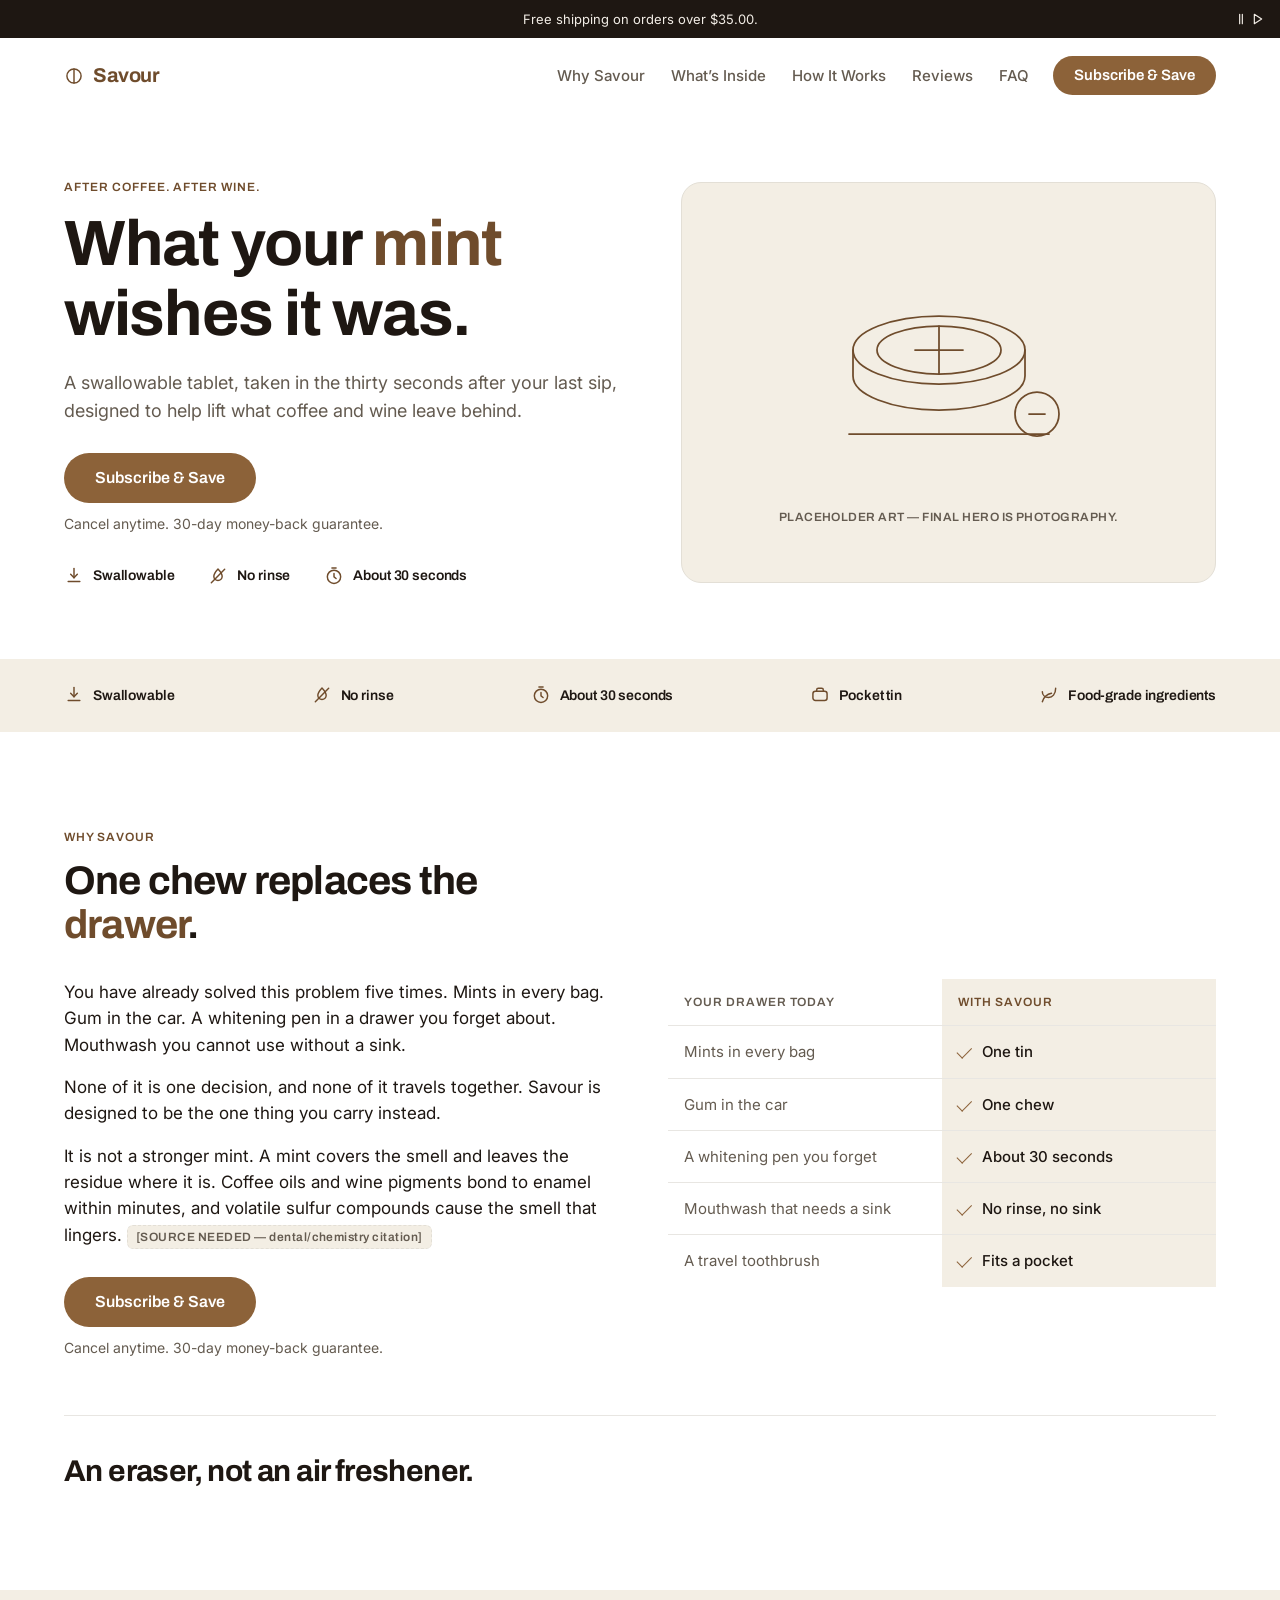
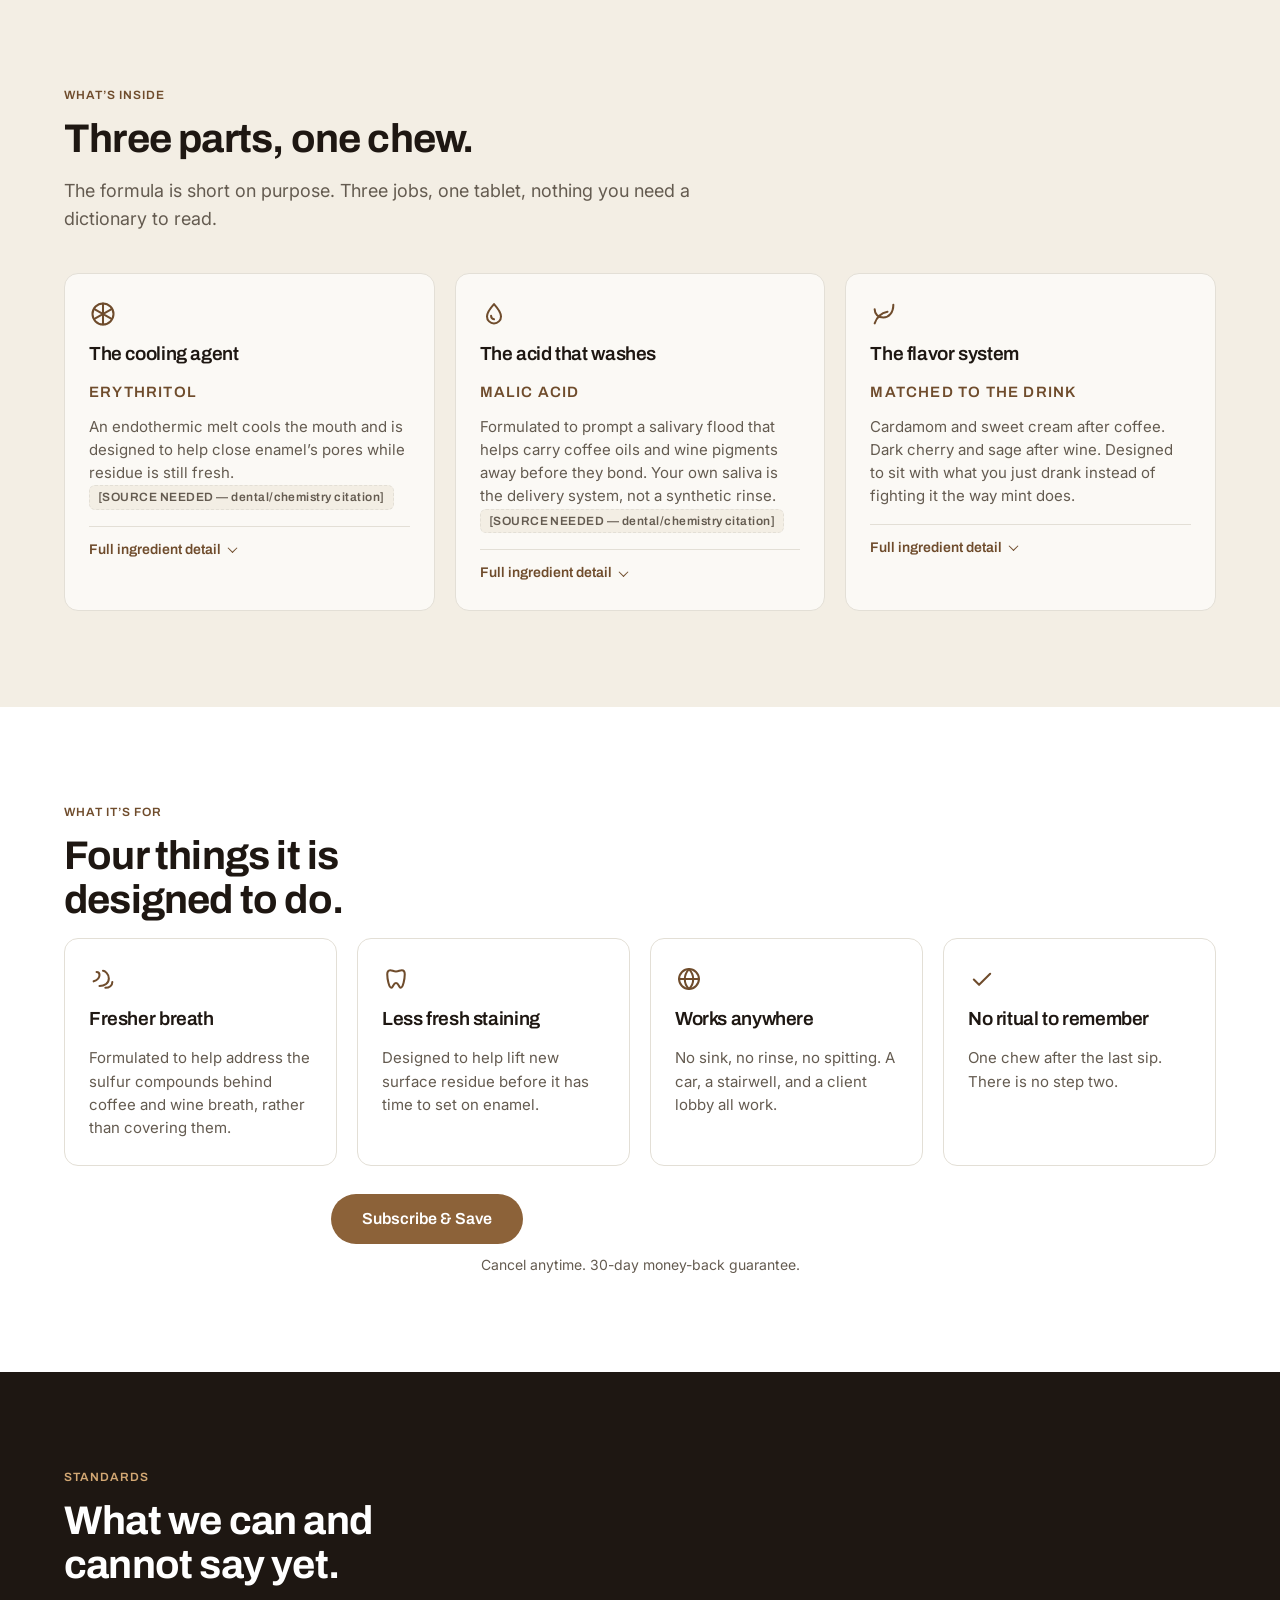
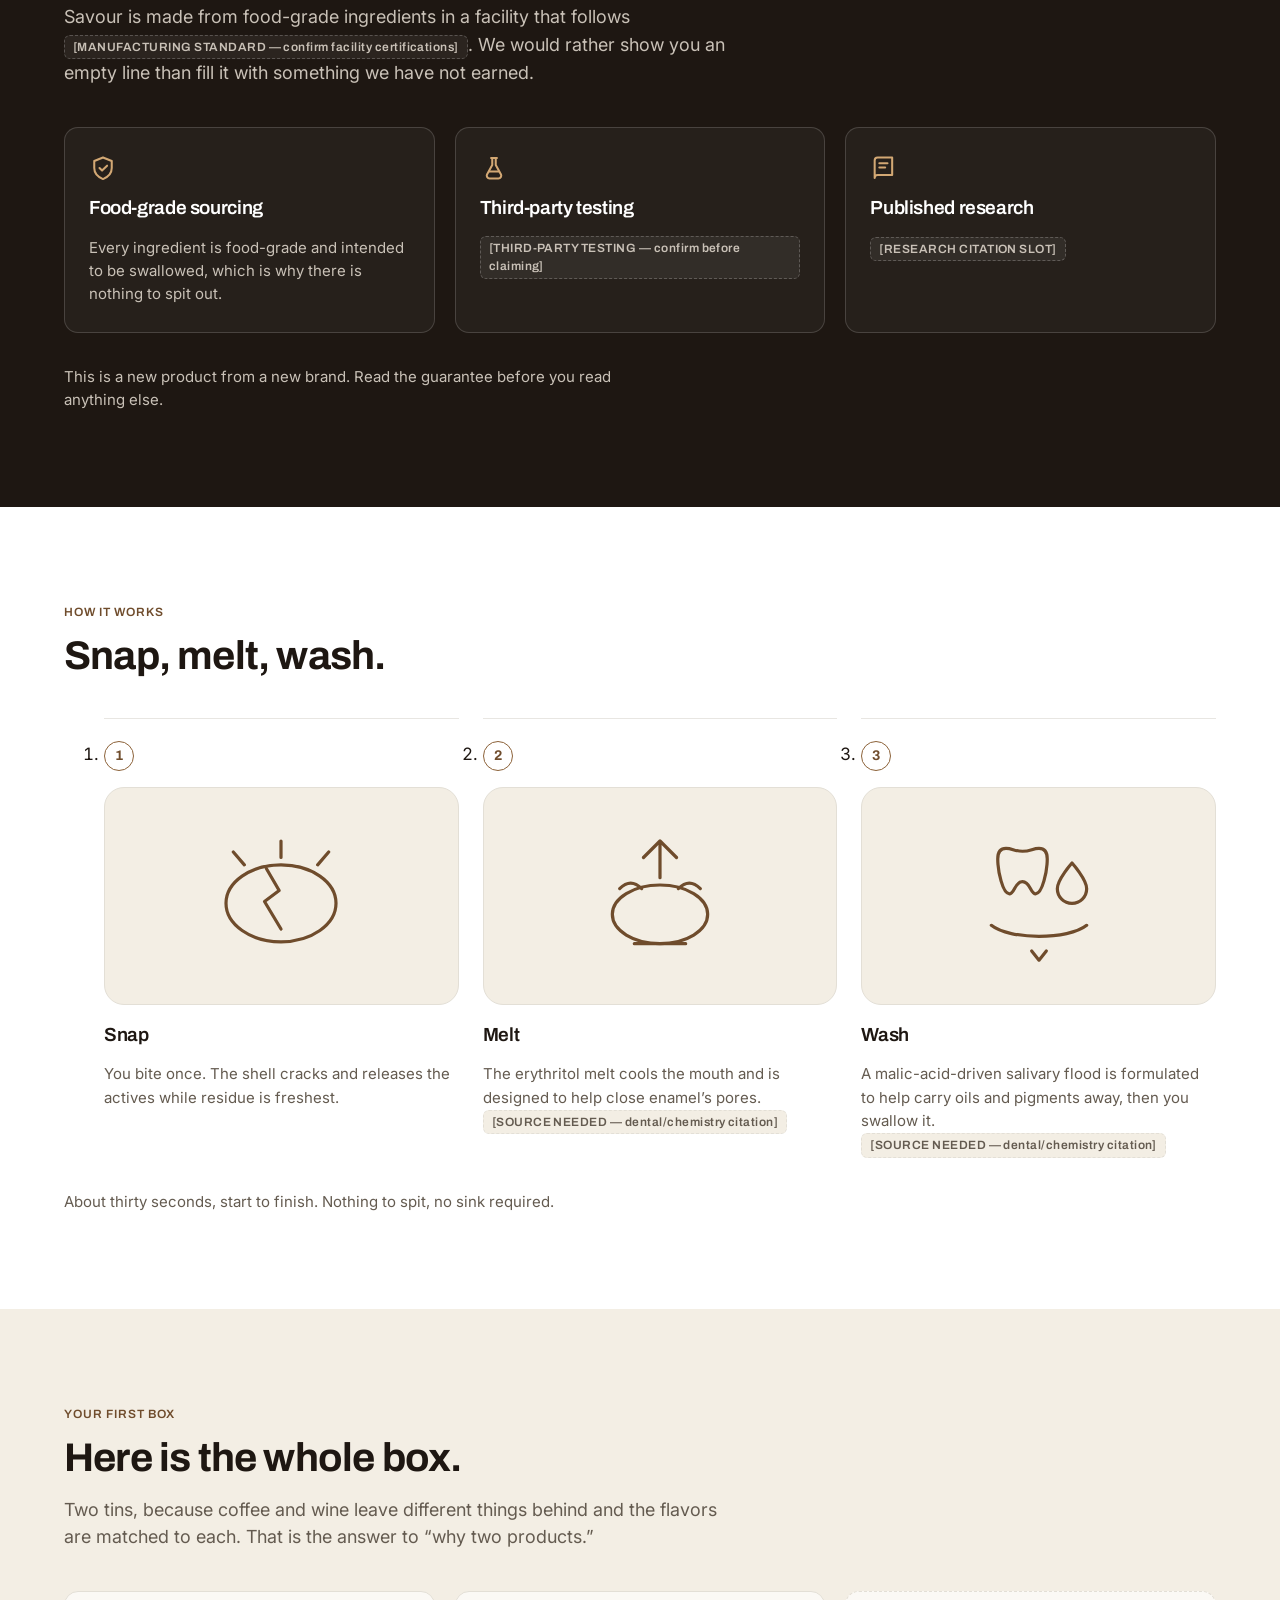
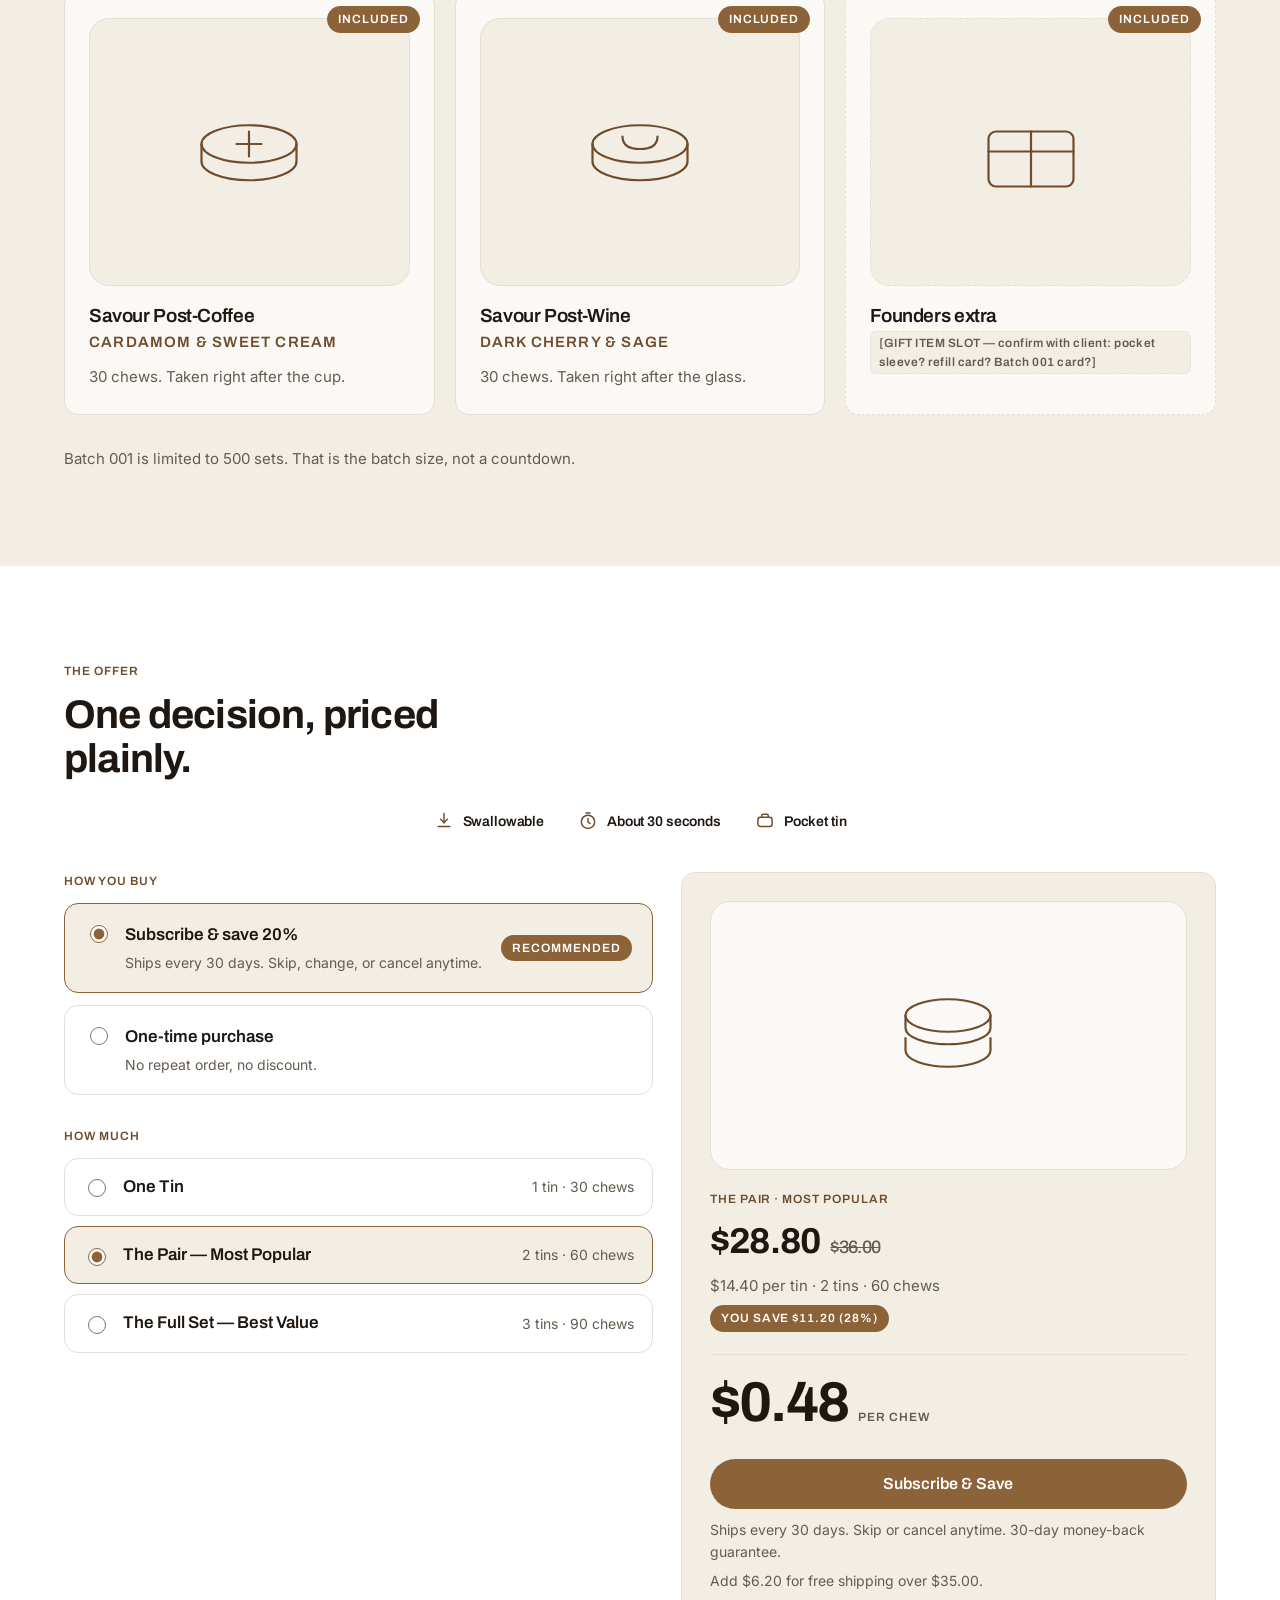
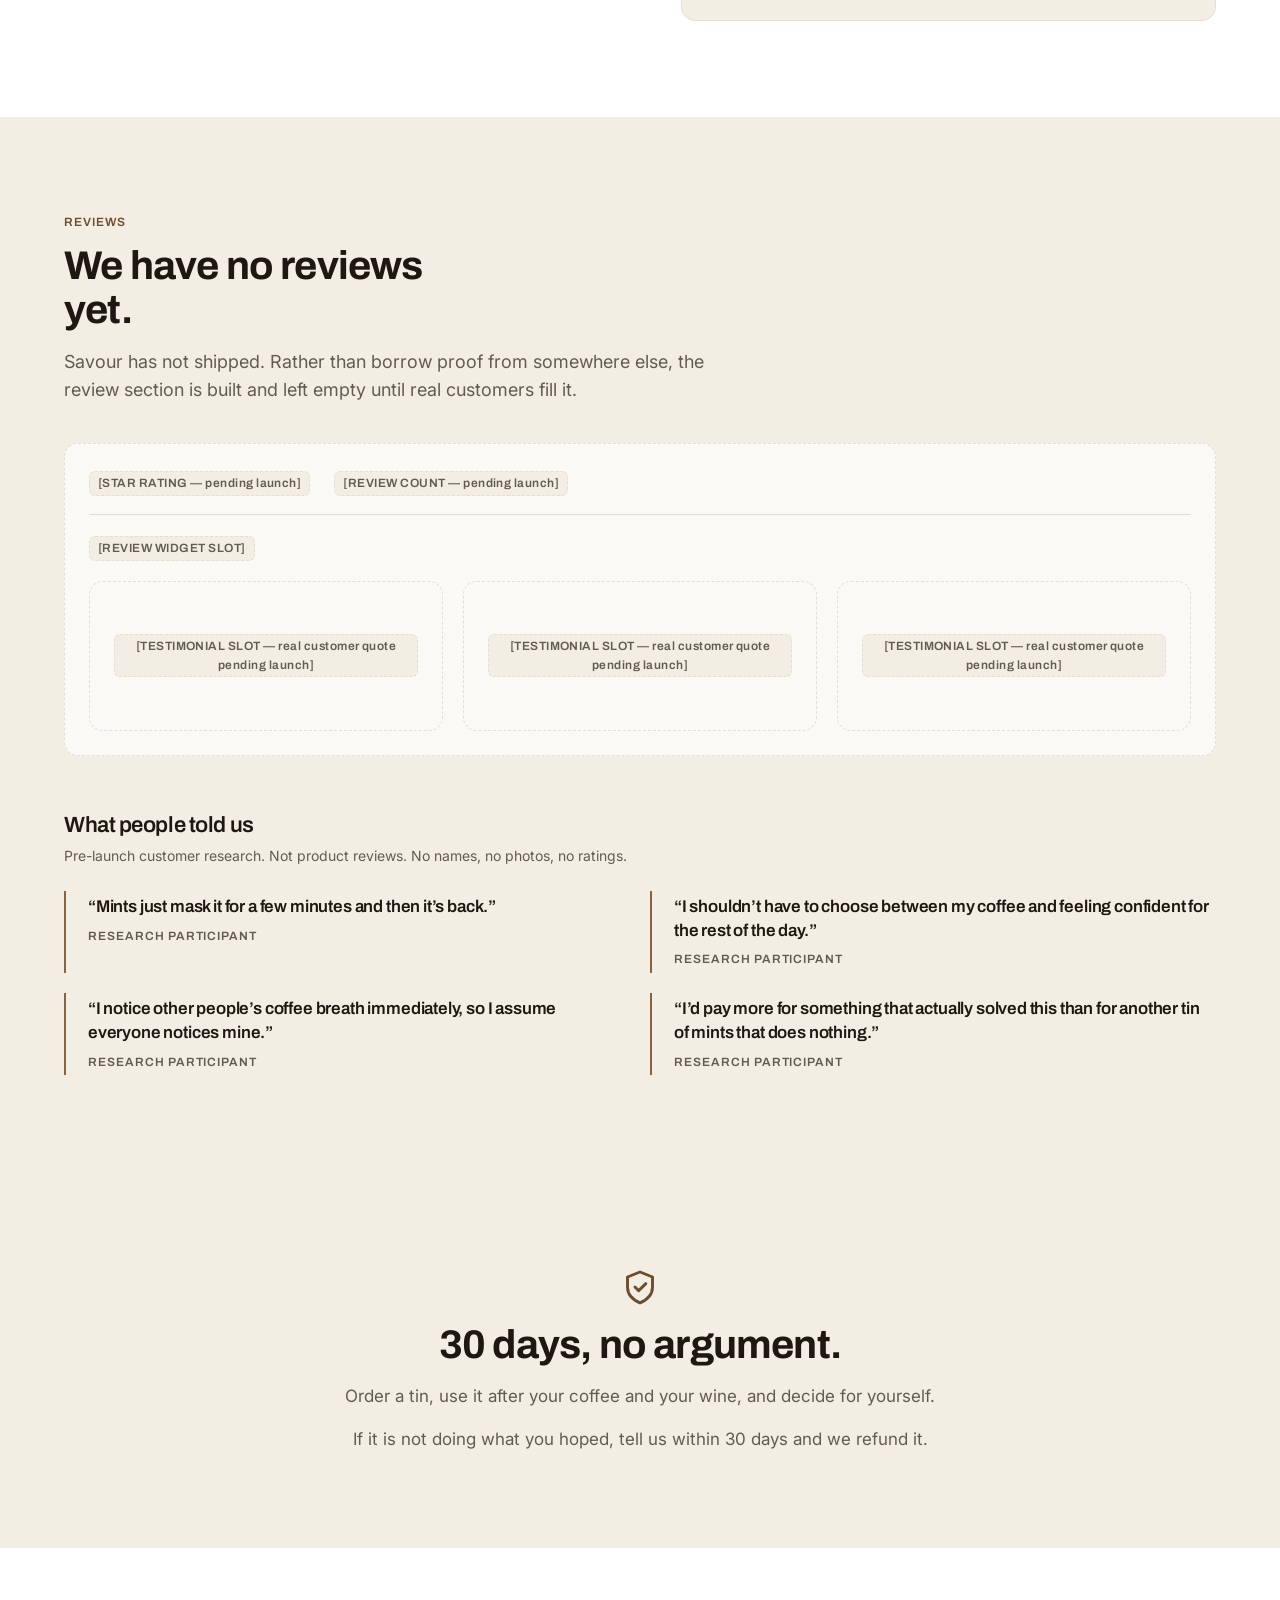
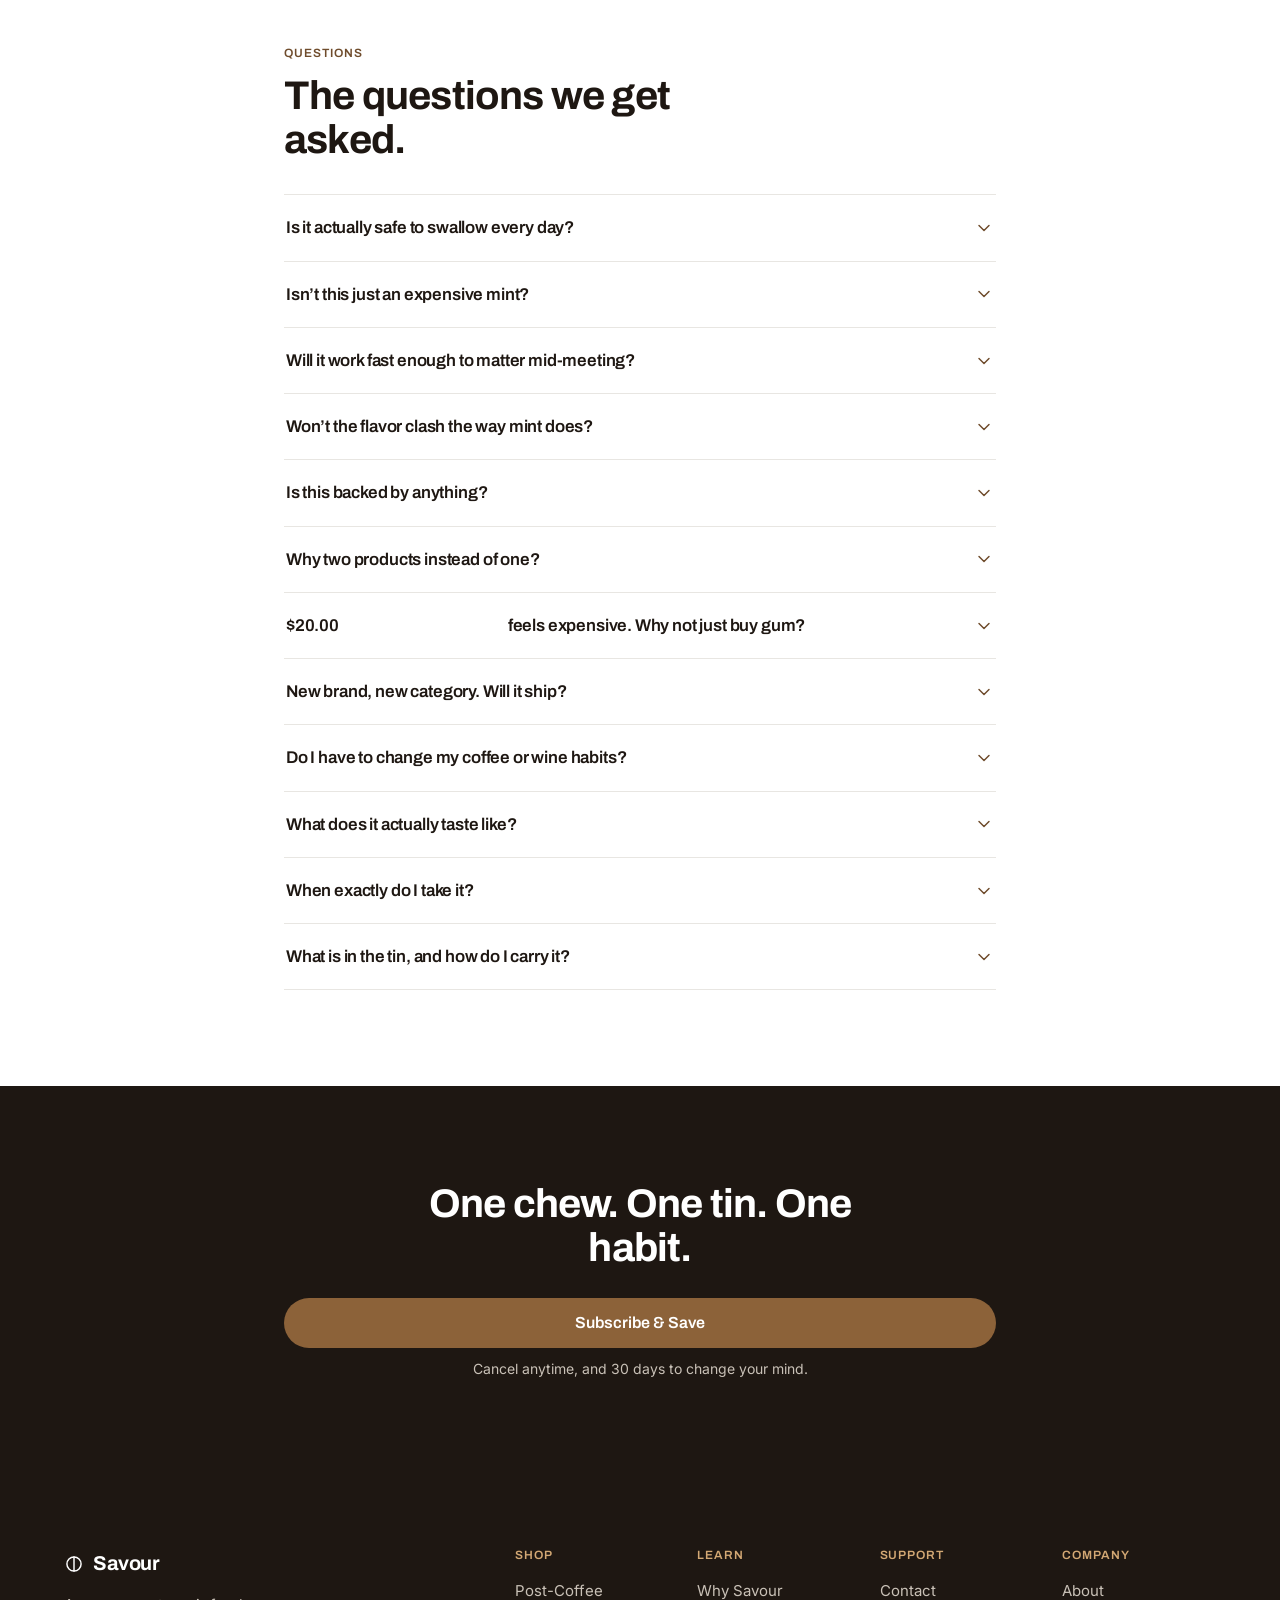
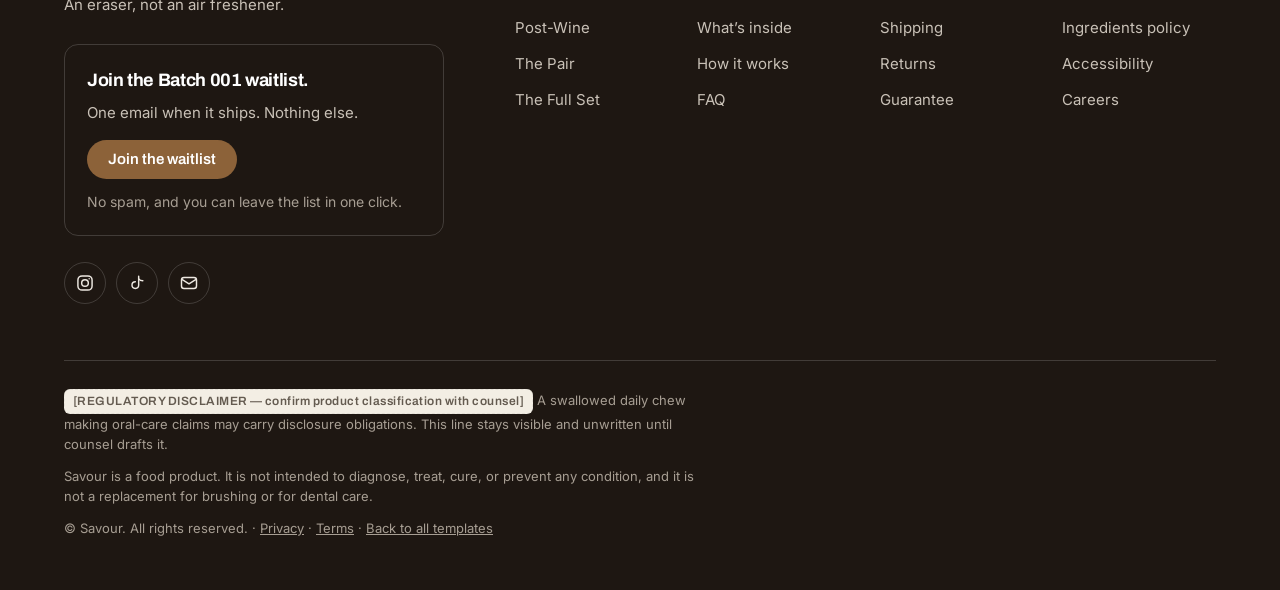
==== commit 98c23543: "Install the offer brief's primary hook as the hero headline on all three The offer brief names "What" ====
--- a/templates/01-ag1/index.html
+++ b/templates/01-ag1/index.html
@@ -66,7 +66,7 @@
     <div class="wrap hero__grid">
       <div class="hero__copy">
         <p class="eyebrow">After coffee. After wine.</p>
-        <h1 id="hero-h">One chew after <em>coffee</em> and wine.</h1>
+        <h1 id="hero-h">What your <em>mint</em> wishes it was.</h1>
         <p class="lede">A swallowable tablet, taken in the thirty seconds after your last sip, designed to help lift what coffee and wine leave behind.</p>
         <p class="cta-row"><a class="btn btn--brand" href="#pricing" data-waitlist-open>Subscribe &amp; Save</a></p>
         <p class="risk">Cancel anytime. <span data-savour="guaranteeDays">&nbsp;</span>-day money-back guarantee.</p>
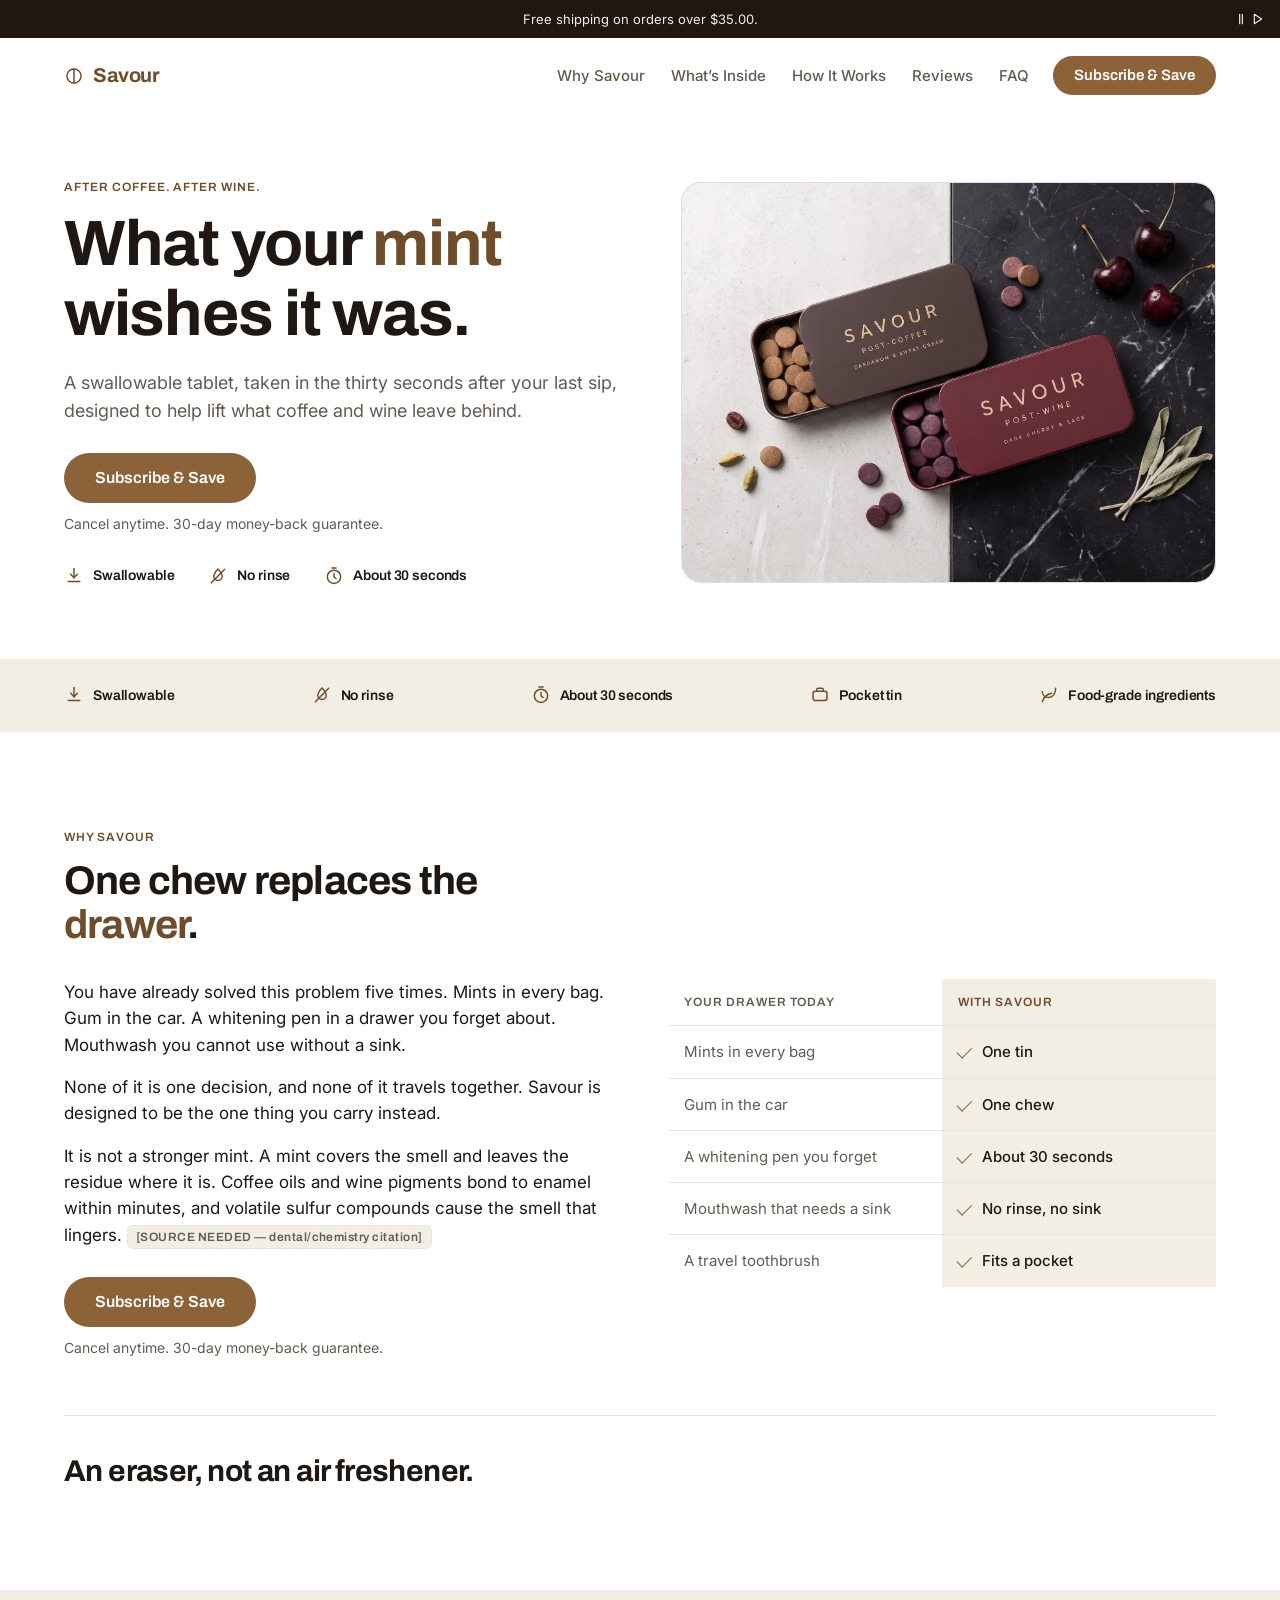
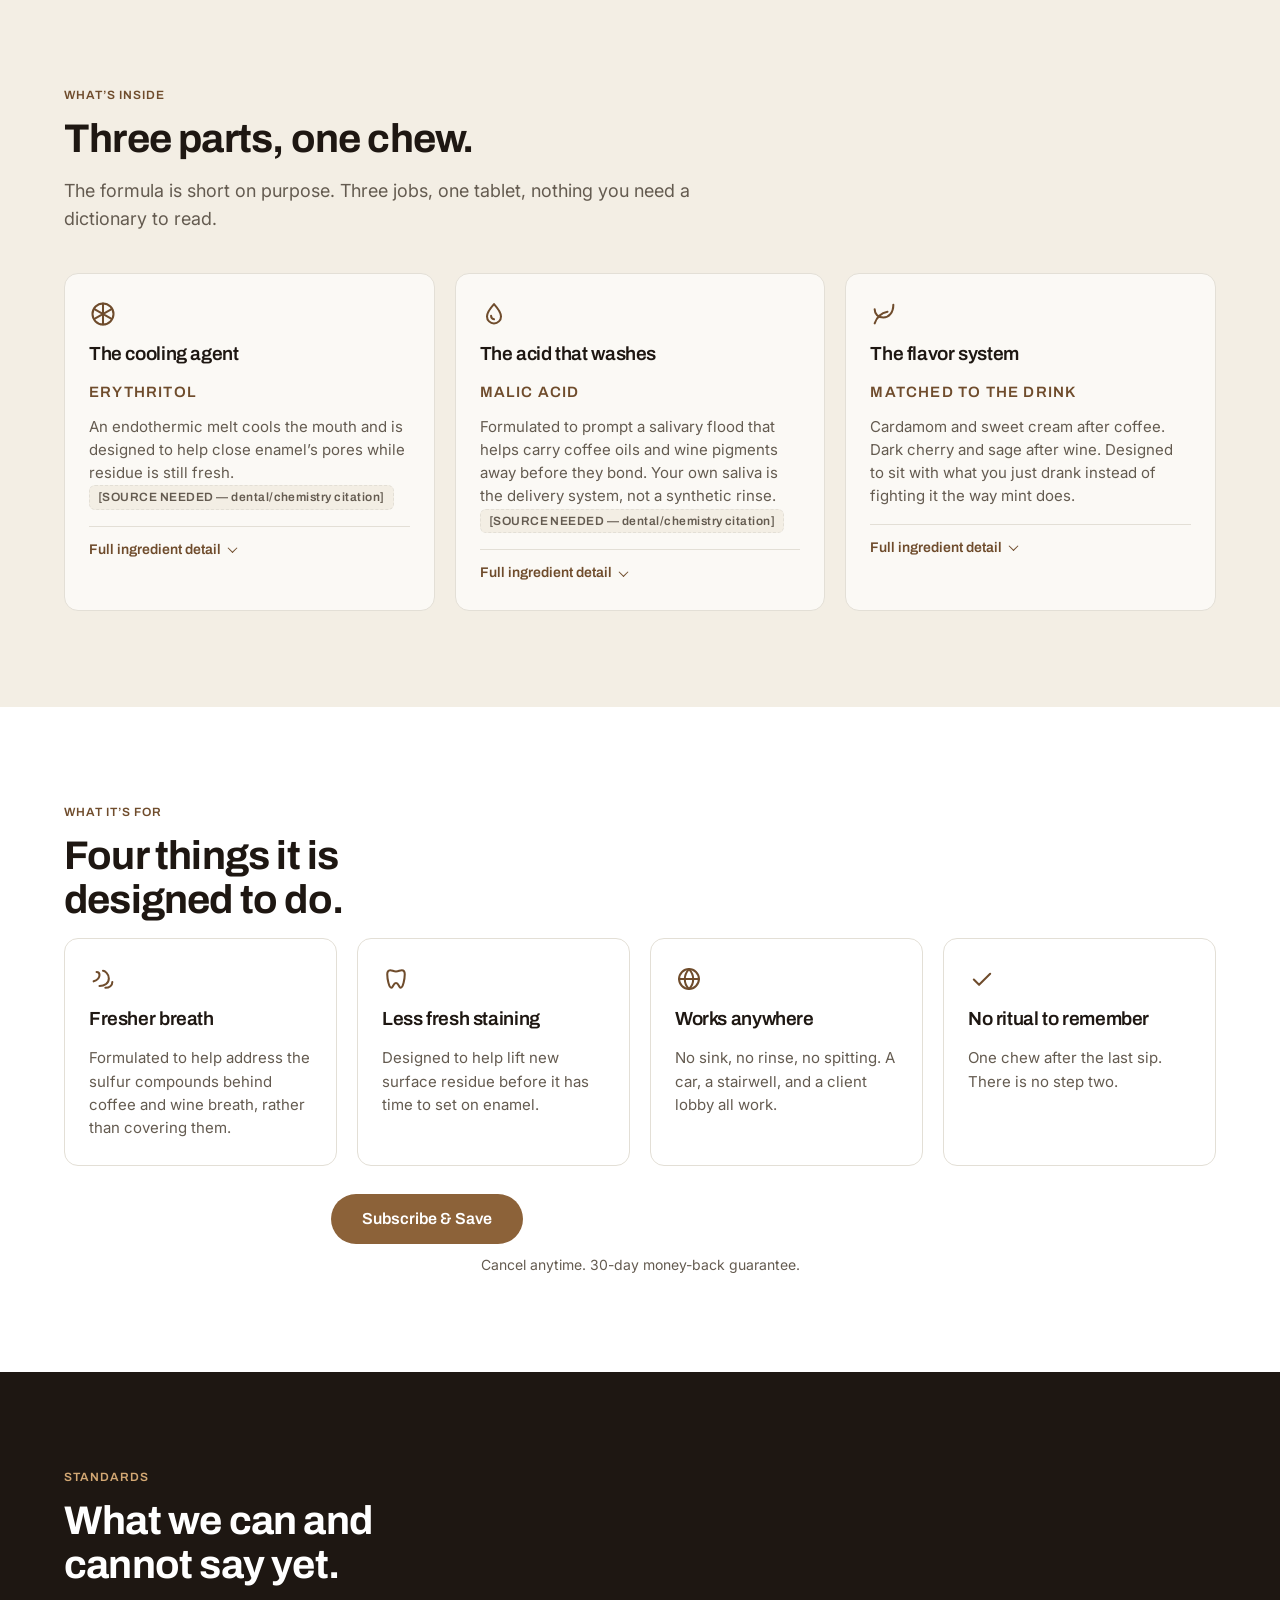
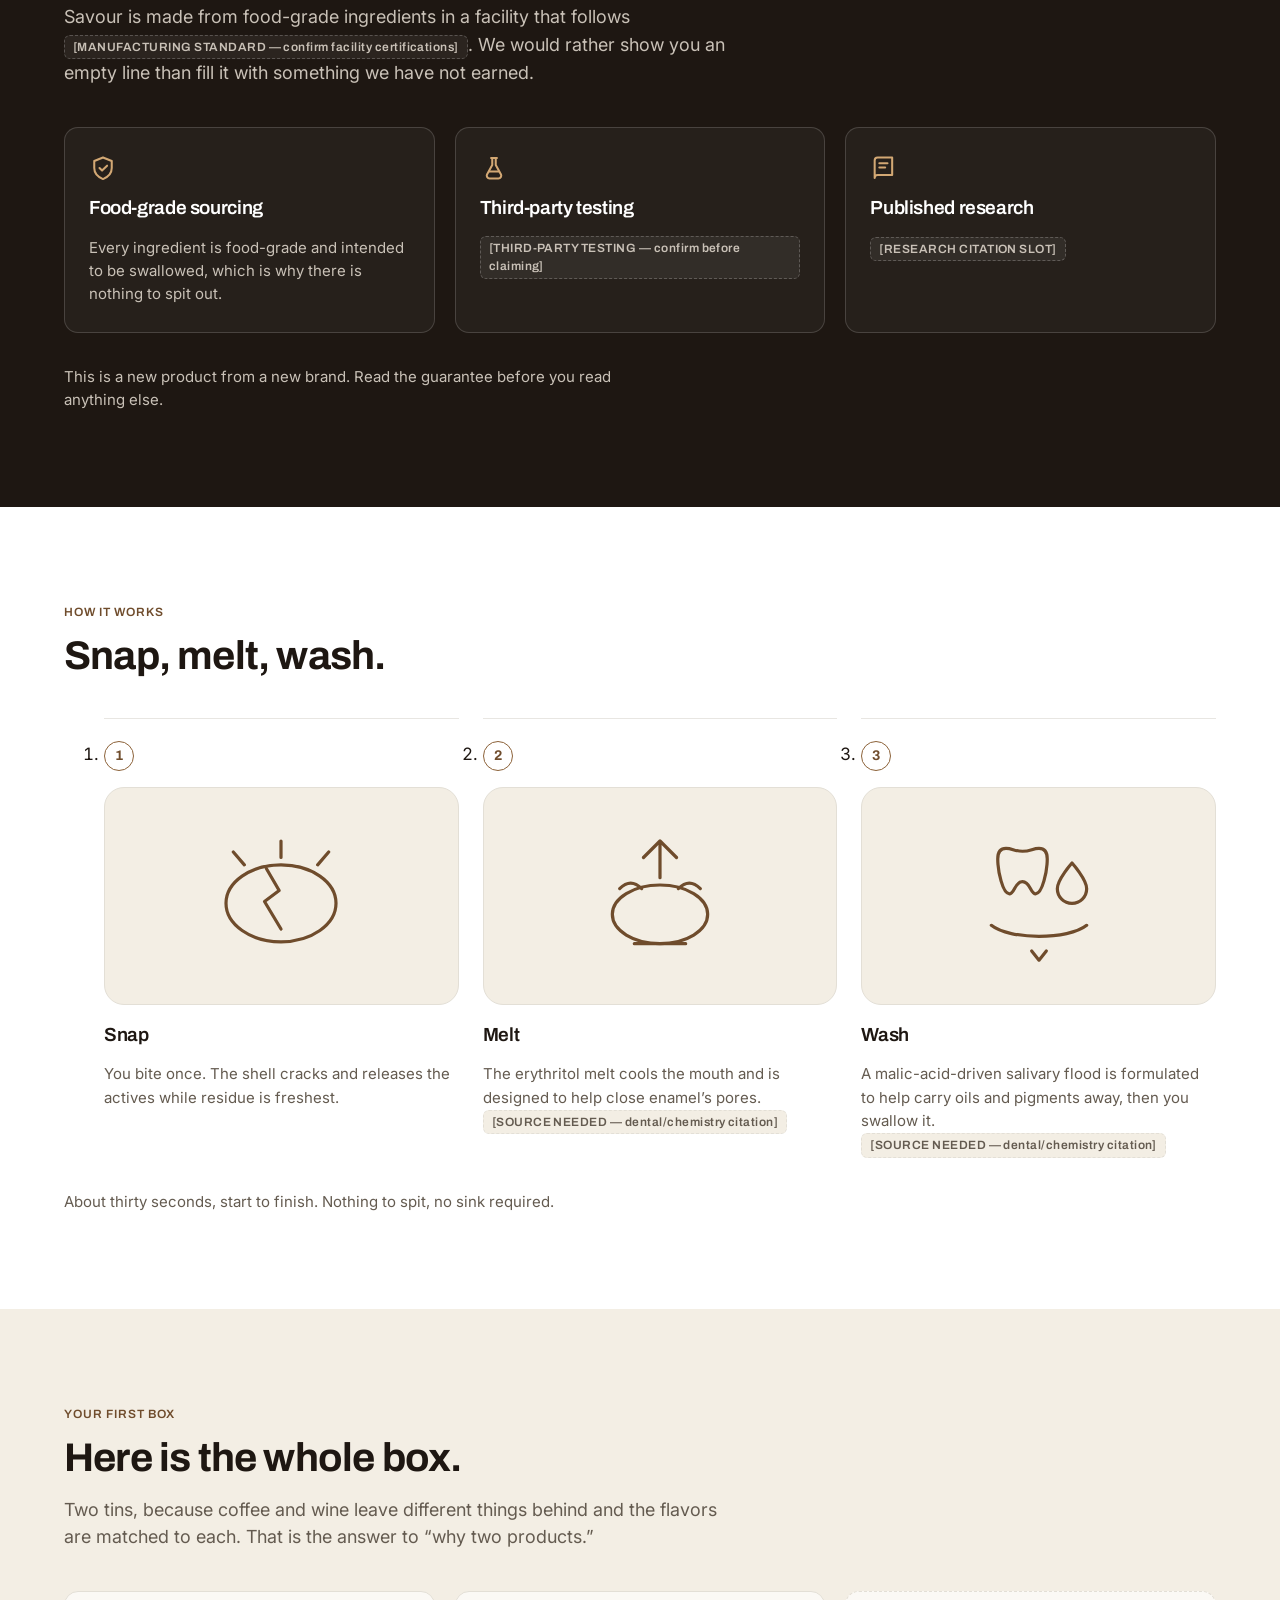
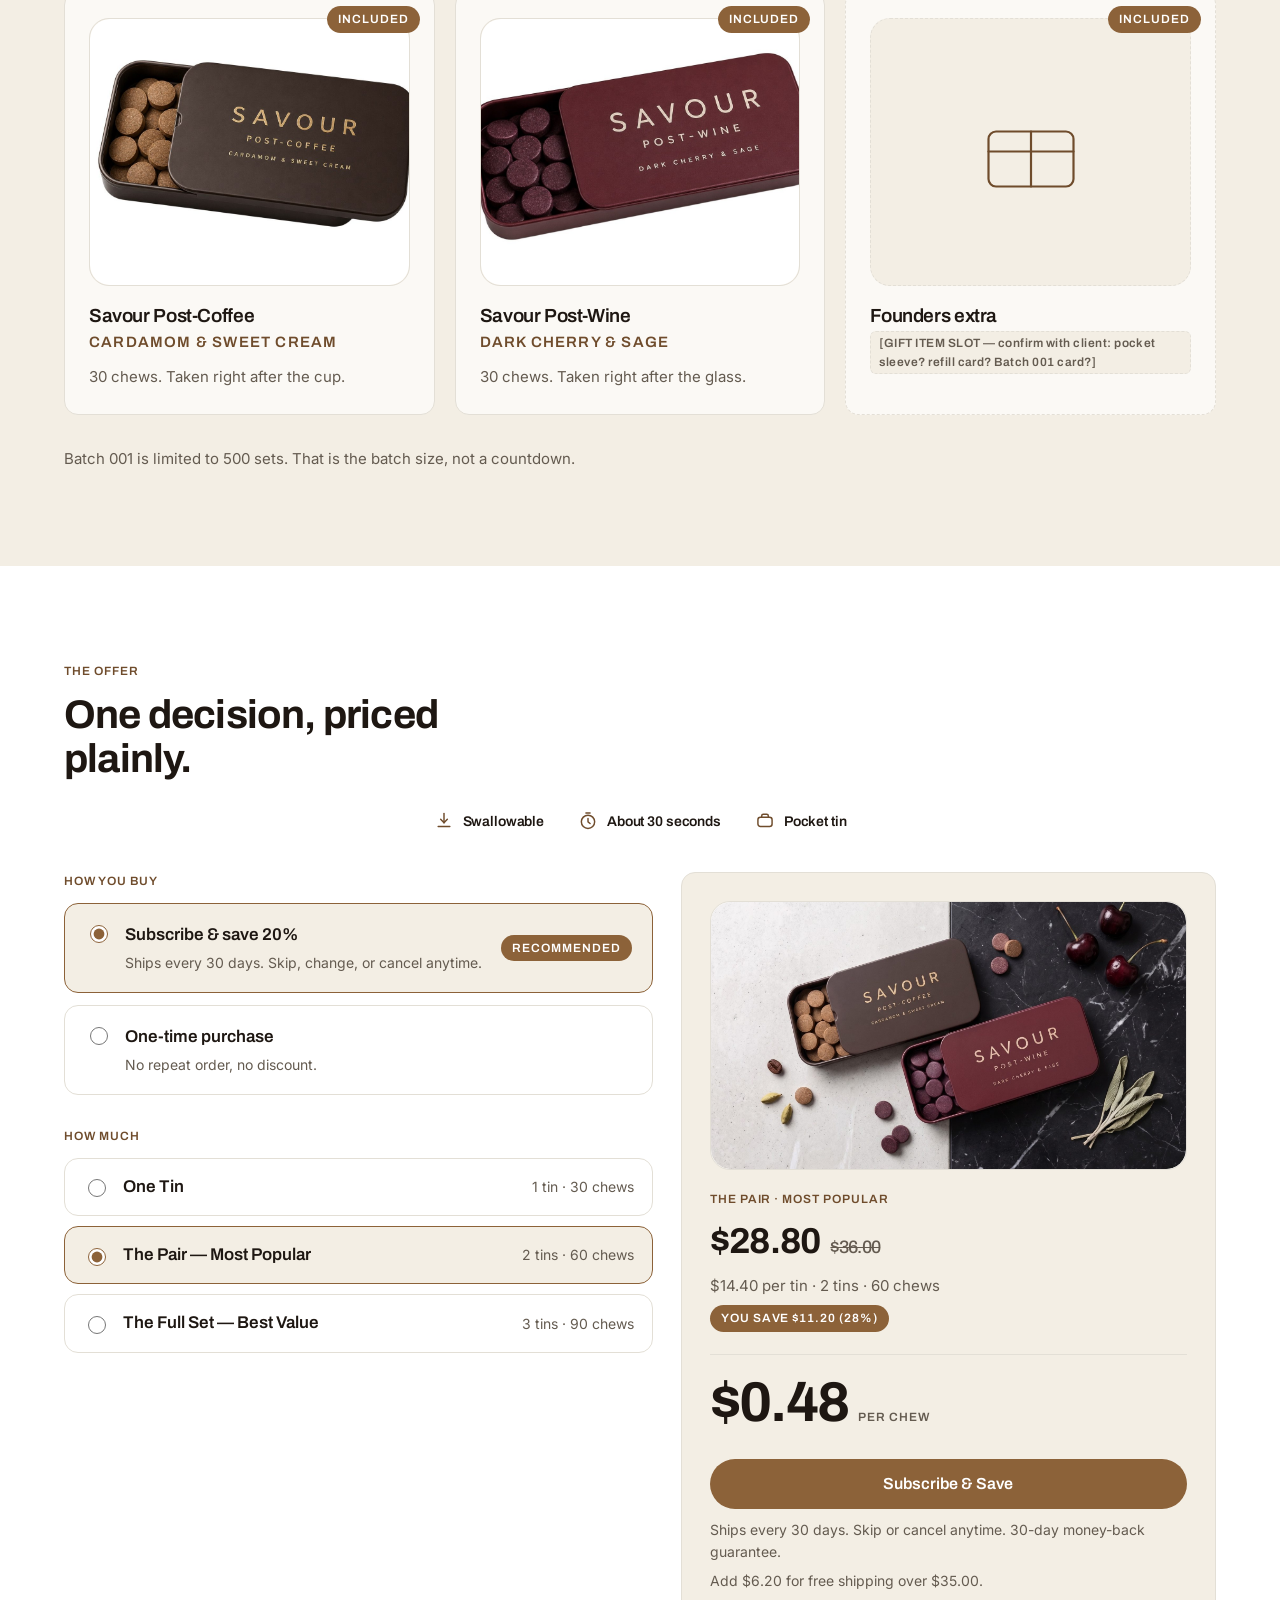
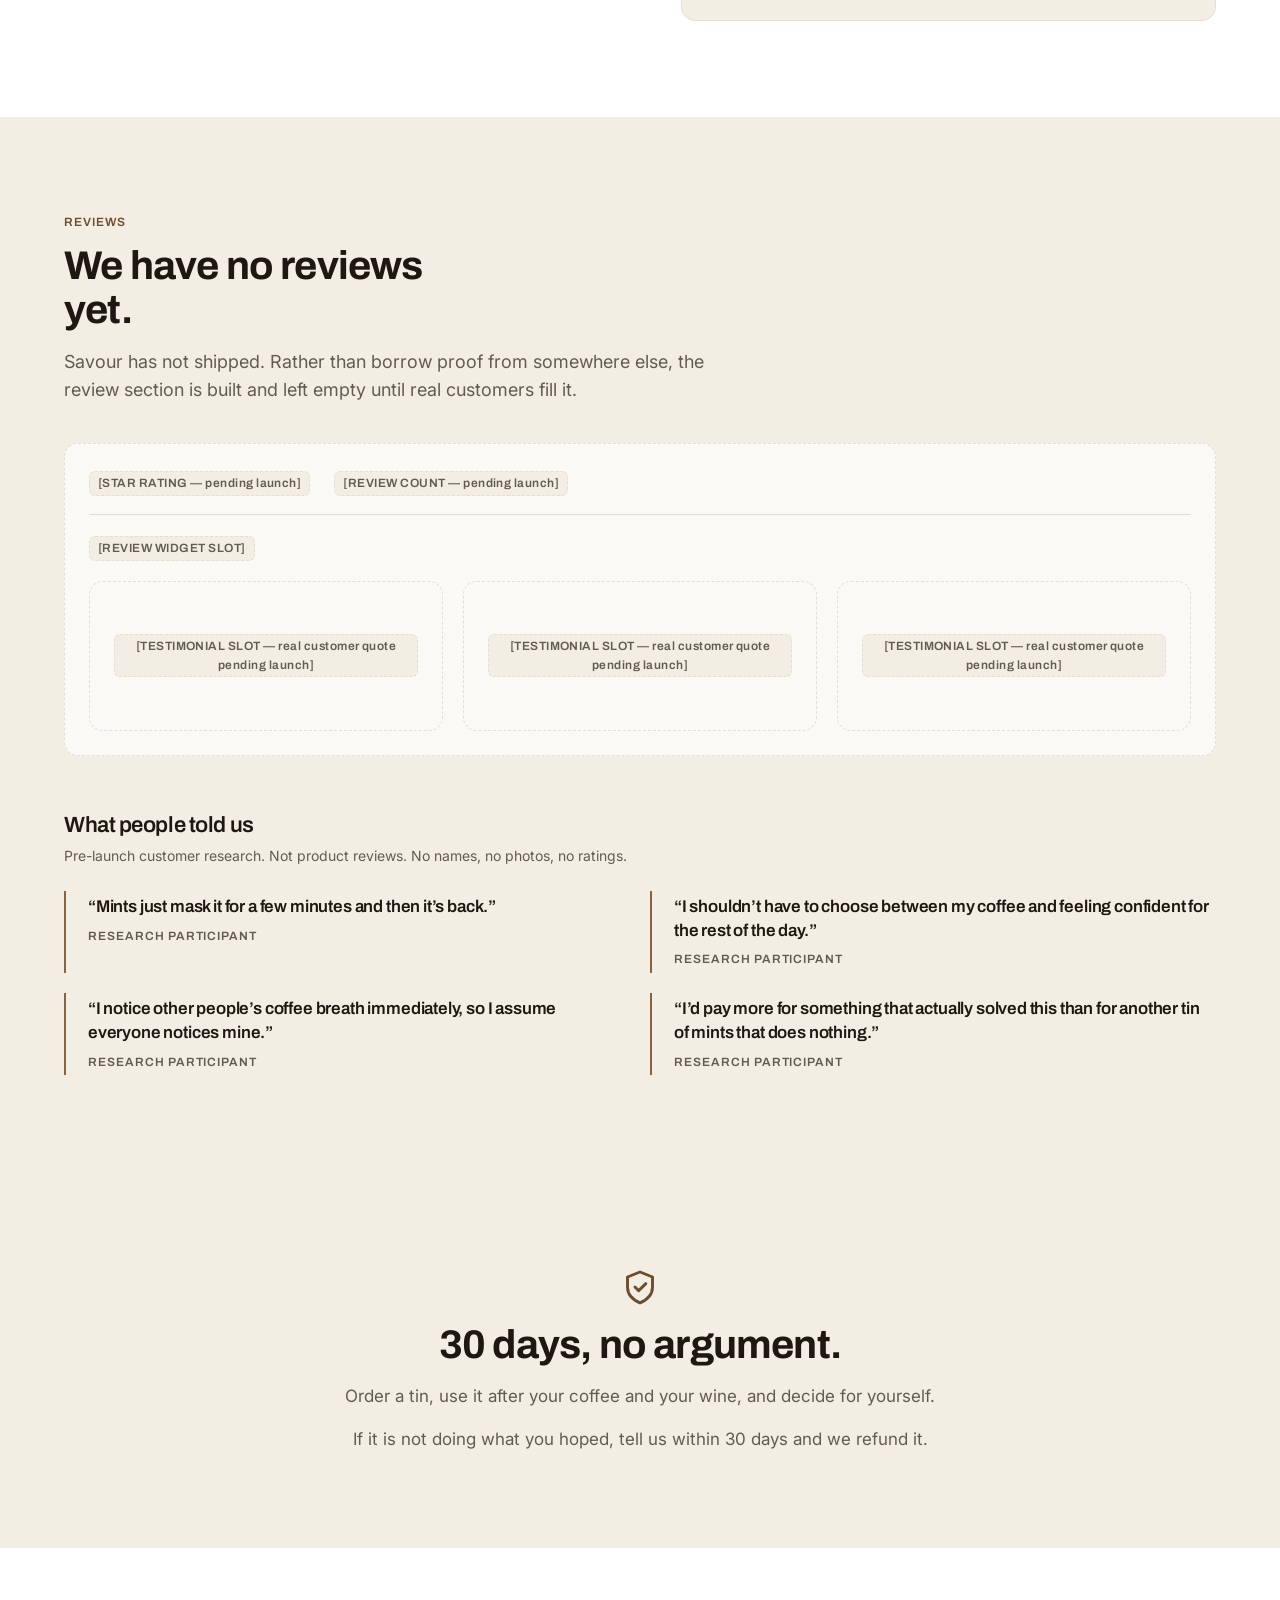
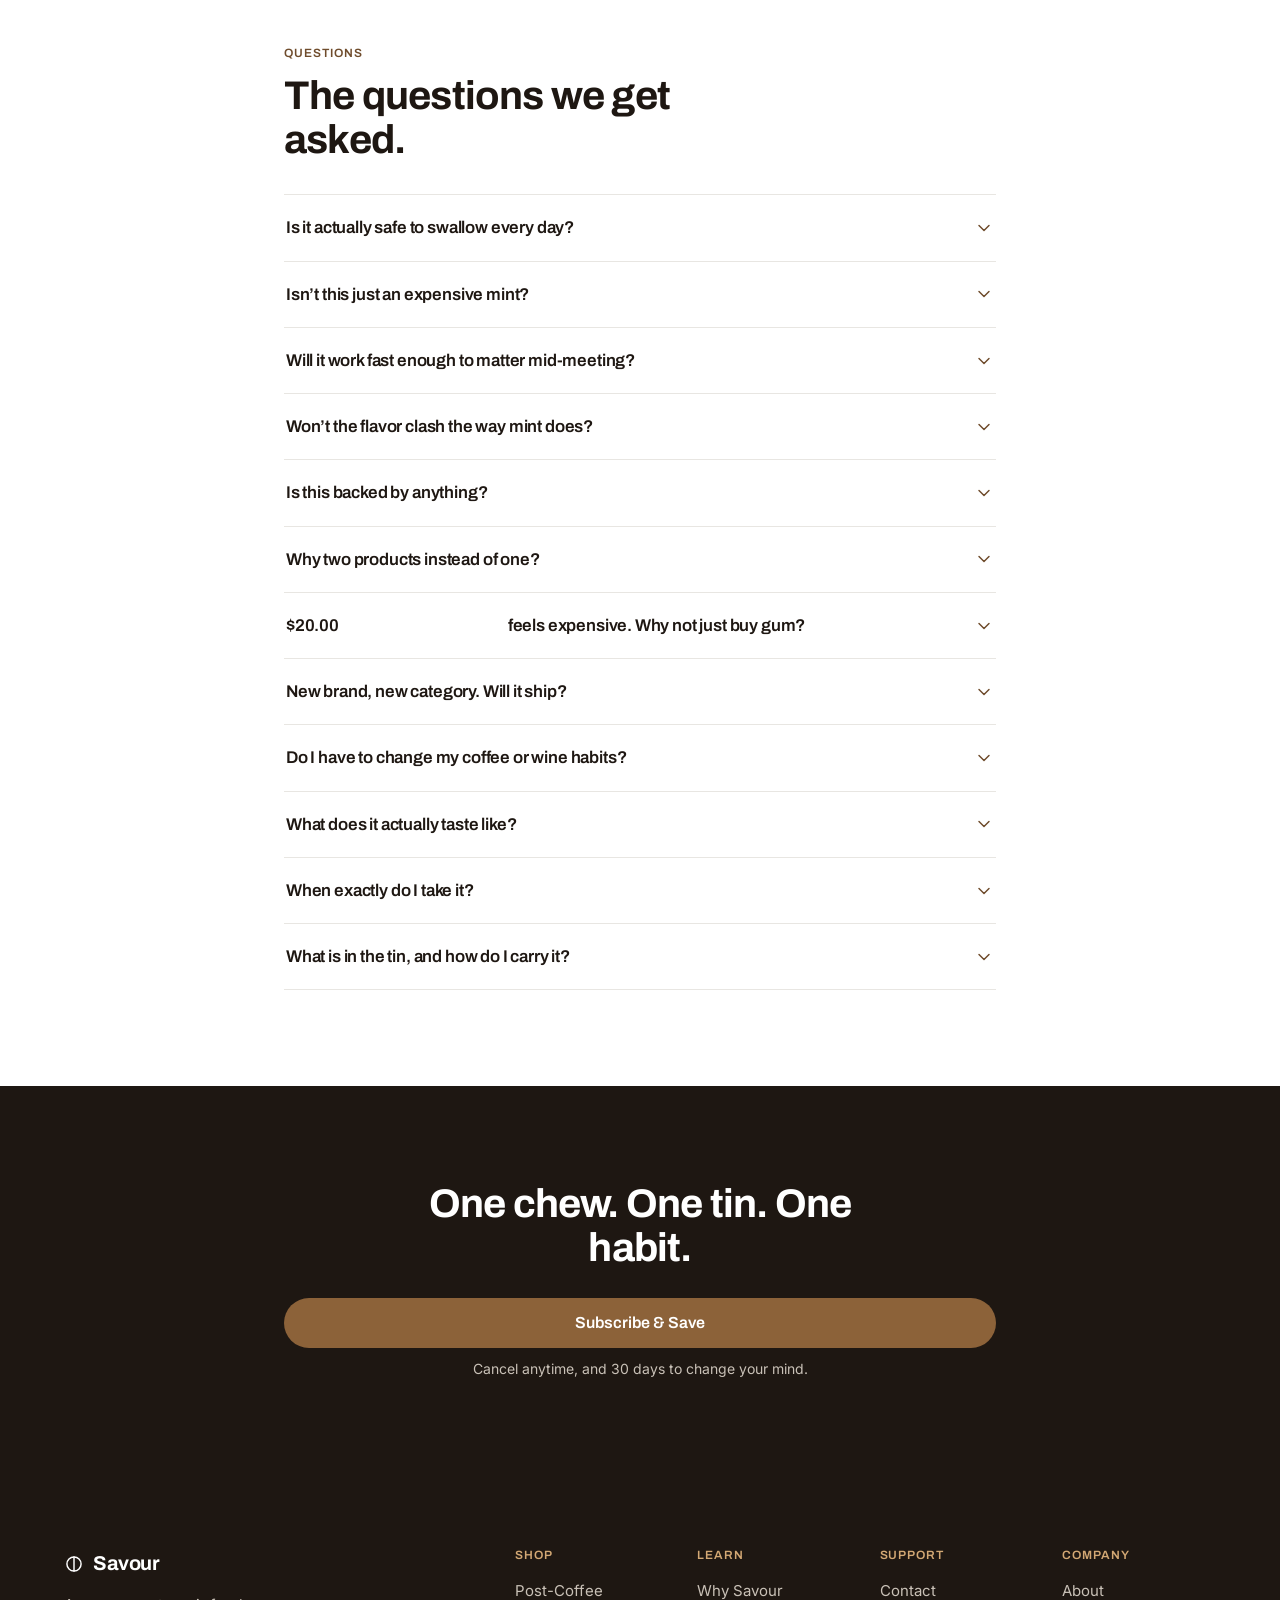
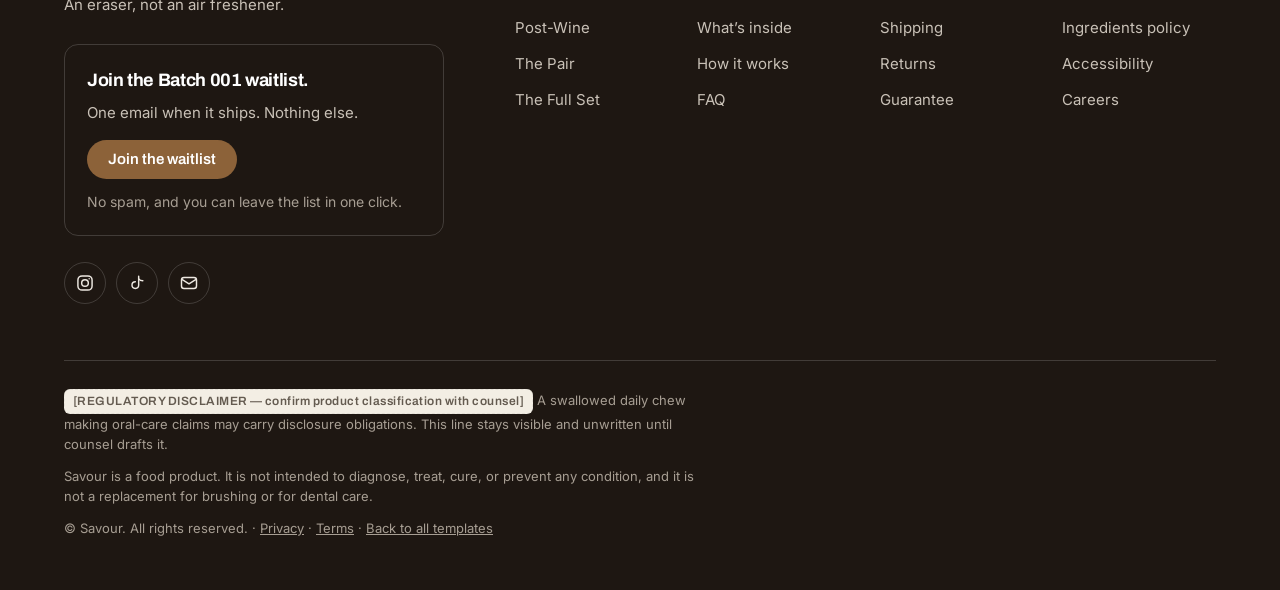
==== commit f9365246: "Add real product photography and wire it into all three templates Five real photos (studio tin shots" ====
--- a/templates/01-ag1/index.html
+++ b/templates/01-ag1/index.html
@@ -87,19 +87,9 @@
         </ul>
       </div>
 
-      <!-- HERO IMAGE: the tin held between thumb and forefinger at a café table, warm morning light raking from the left, shallow depth of field, espresso cup soft in the background, studio-clean retouching, no hands beyond the wrist. -->
       <figure class="hero__media">
-        <div class="media media--tin" role="img" aria-label="Illustration of the Savour pocket tin, open, with a single chew beside it.">
-          <svg viewBox="0 0 320 260" fill="none" stroke="currentColor" stroke-width="1.75" stroke-linecap="round" stroke-linejoin="round" aria-hidden="true" focusable="false">
-            <ellipse cx="150" cy="112" rx="86" ry="34"/>
-            <path d="M64 112v26c0 18.8 38.5 34 86 34s86-15.2 86-34v-26"/>
-            <ellipse cx="150" cy="112" rx="62" ry="24"/>
-            <path d="M150 88v48M126 112h48"/>
-            <circle cx="248" cy="176" r="22"/>
-            <path d="M240 176h16"/>
-            <path d="M60 196h200"/>
-          </svg>
-          <p class="media__note">Placeholder art — final hero is photography.</p>
+        <div class="media media--tin media--photo">
+          <img src="../../assets/photography/both-tins-flatlay.jpg" alt="Both Savour tins, Post-Coffee and Post-Wine, open on a split marble surface with cardamom, coffee beans, dark cherries, and sage.">
         </div>
       </figure>
     </div>
@@ -339,22 +329,20 @@
       <p class="lede lede--narrow">Two tins, because coffee and wine leave different things behind and the flavors are matched to each. That is the answer to &ldquo;why two products.&rdquo;</p>
 
       <div class="grid grid--3">
-        <!-- KIT THUMB 1: Post-Coffee tin, three-quarter view on warm sand, single soft key light, lid resting behind. -->
         <article class="card kit">
           <span class="tag">Included</span>
-          <div class="media media--sq" role="img" aria-label="Illustration of the Post-Coffee tin.">
-            <svg viewBox="0 0 120 100" fill="none" stroke="currentColor" stroke-width="1.75" stroke-linecap="round" stroke-linejoin="round" aria-hidden="true" focusable="false"><ellipse cx="60" cy="44" rx="38" ry="15"/><path d="M22 44v14c0 8.3 17 15 38 15s38-6.7 38-15V44"/><path d="M60 34v20M50 44h20"/></svg>
+          <div class="media media--sq media--photo">
+            <img src="../../assets/photography/coffee-tin-studio.jpg" alt="Savour Post-Coffee tin, open, on a studio background.">
           </div>
           <h3 data-savour="variantCoffeeName">&nbsp;</h3>
           <p class="card__sub" data-savour="variantCoffeeFlavor">&nbsp;</p>
           <p><span data-savour="chewsPerTin">&nbsp;</span> chews. Taken right after the cup.</p>
         </article>
 
-        <!-- KIT THUMB 2: Post-Wine tin, same setup, slightly cooler bounce to separate it from the coffee tin. -->
         <article class="card kit">
           <span class="tag">Included</span>
-          <div class="media media--sq" role="img" aria-label="Illustration of the Post-Wine tin.">
-            <svg viewBox="0 0 120 100" fill="none" stroke="currentColor" stroke-width="1.75" stroke-linecap="round" stroke-linejoin="round" aria-hidden="true" focusable="false"><ellipse cx="60" cy="44" rx="38" ry="15"/><path d="M22 44v14c0 8.3 17 15 38 15s38-6.7 38-15V44"/><path d="M46 38c0 8 6 10 14 10s14-2 14-10"/></svg>
+          <div class="media media--sq media--photo">
+            <img src="../../assets/photography/wine-tin-studio.jpg" alt="Savour Post-Wine tin, open, on a studio background.">
           </div>
           <h3 data-savour="variantWineName">&nbsp;</h3>
           <p class="card__sub" data-savour="variantWineFlavor">&nbsp;</p>
@@ -427,9 +415,8 @@
         </div>
 
         <div class="price__panel">
-          <!-- PRICING THUMB: both tins stacked, straight-on, on plain white, no props. -->
-          <div class="media media--sq media--sm" role="img" aria-label="Illustration of two stacked Savour tins.">
-            <svg viewBox="0 0 120 100" fill="none" stroke="currentColor" stroke-width="1.75" stroke-linecap="round" stroke-linejoin="round" aria-hidden="true" focusable="false"><ellipse cx="60" cy="34" rx="34" ry="13"/><path d="M26 34v10c0 7.2 15.2 13 34 13s34-5.8 34-13V34"/><path d="M26 52v10c0 7.2 15.2 13 34 13s34-5.8 34-13V52"/></svg>
+          <div class="media media--sq media--sm media--photo">
+            <img src="../../assets/photography/both-tins-flatlay.jpg" alt="Both Savour tins, Post-Coffee and Post-Wine, side by side.">
           </div>
 
           <p class="price__label" data-price-label>&nbsp;</p>
--- a/templates/01-ag1/style.css
+++ b/templates/01-ag1/style.css
@@ -321,6 +321,16 @@
 .media--sq svg { max-width: 150px; }
 .media--sm { aspect-ratio: 16 / 9; }
 .media--empty { border-style: dashed; }
+.media--photo {
+  padding: 0;
+  overflow: hidden;
+}
+.media--photo img {
+  width: 100%;
+  height: 100%;
+  object-fit: cover;
+  border-radius: inherit;
+}
 .media__note {
   font-size: 12px;
   letter-spacing: 0.04em;
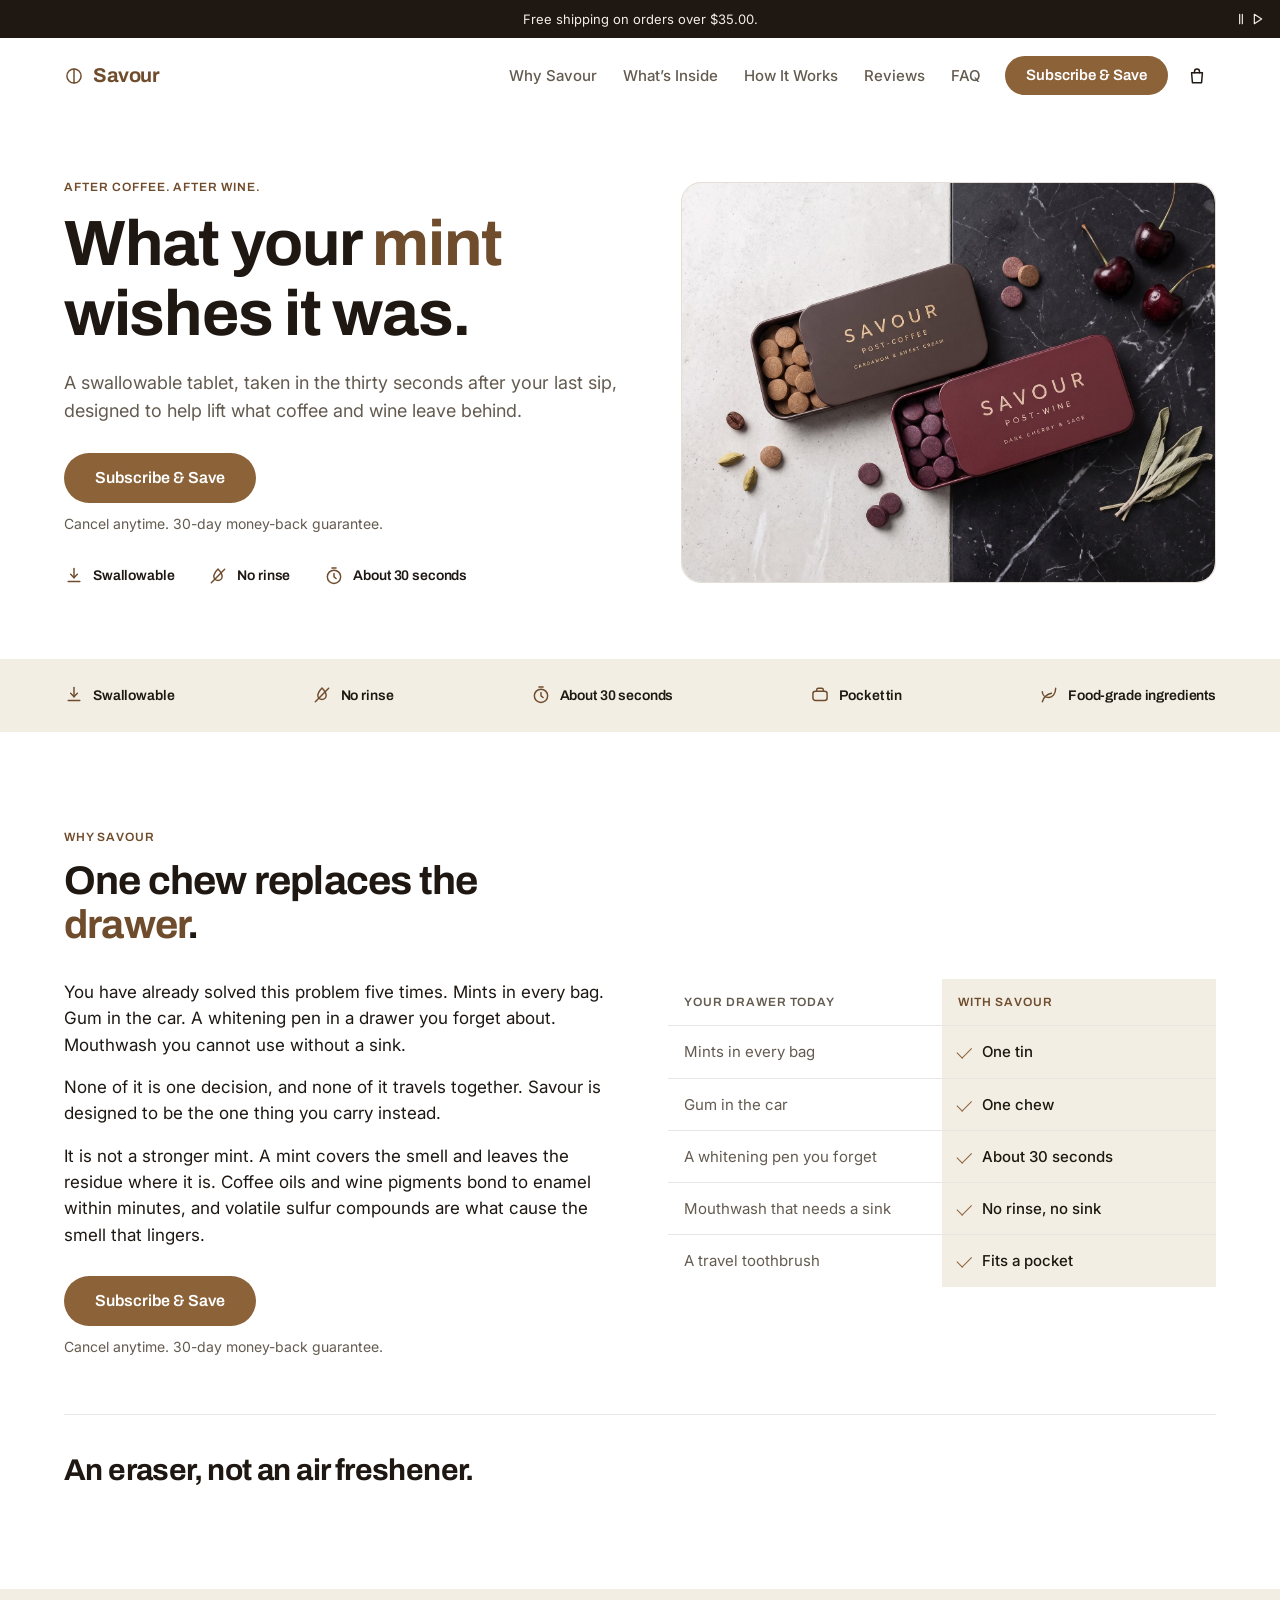
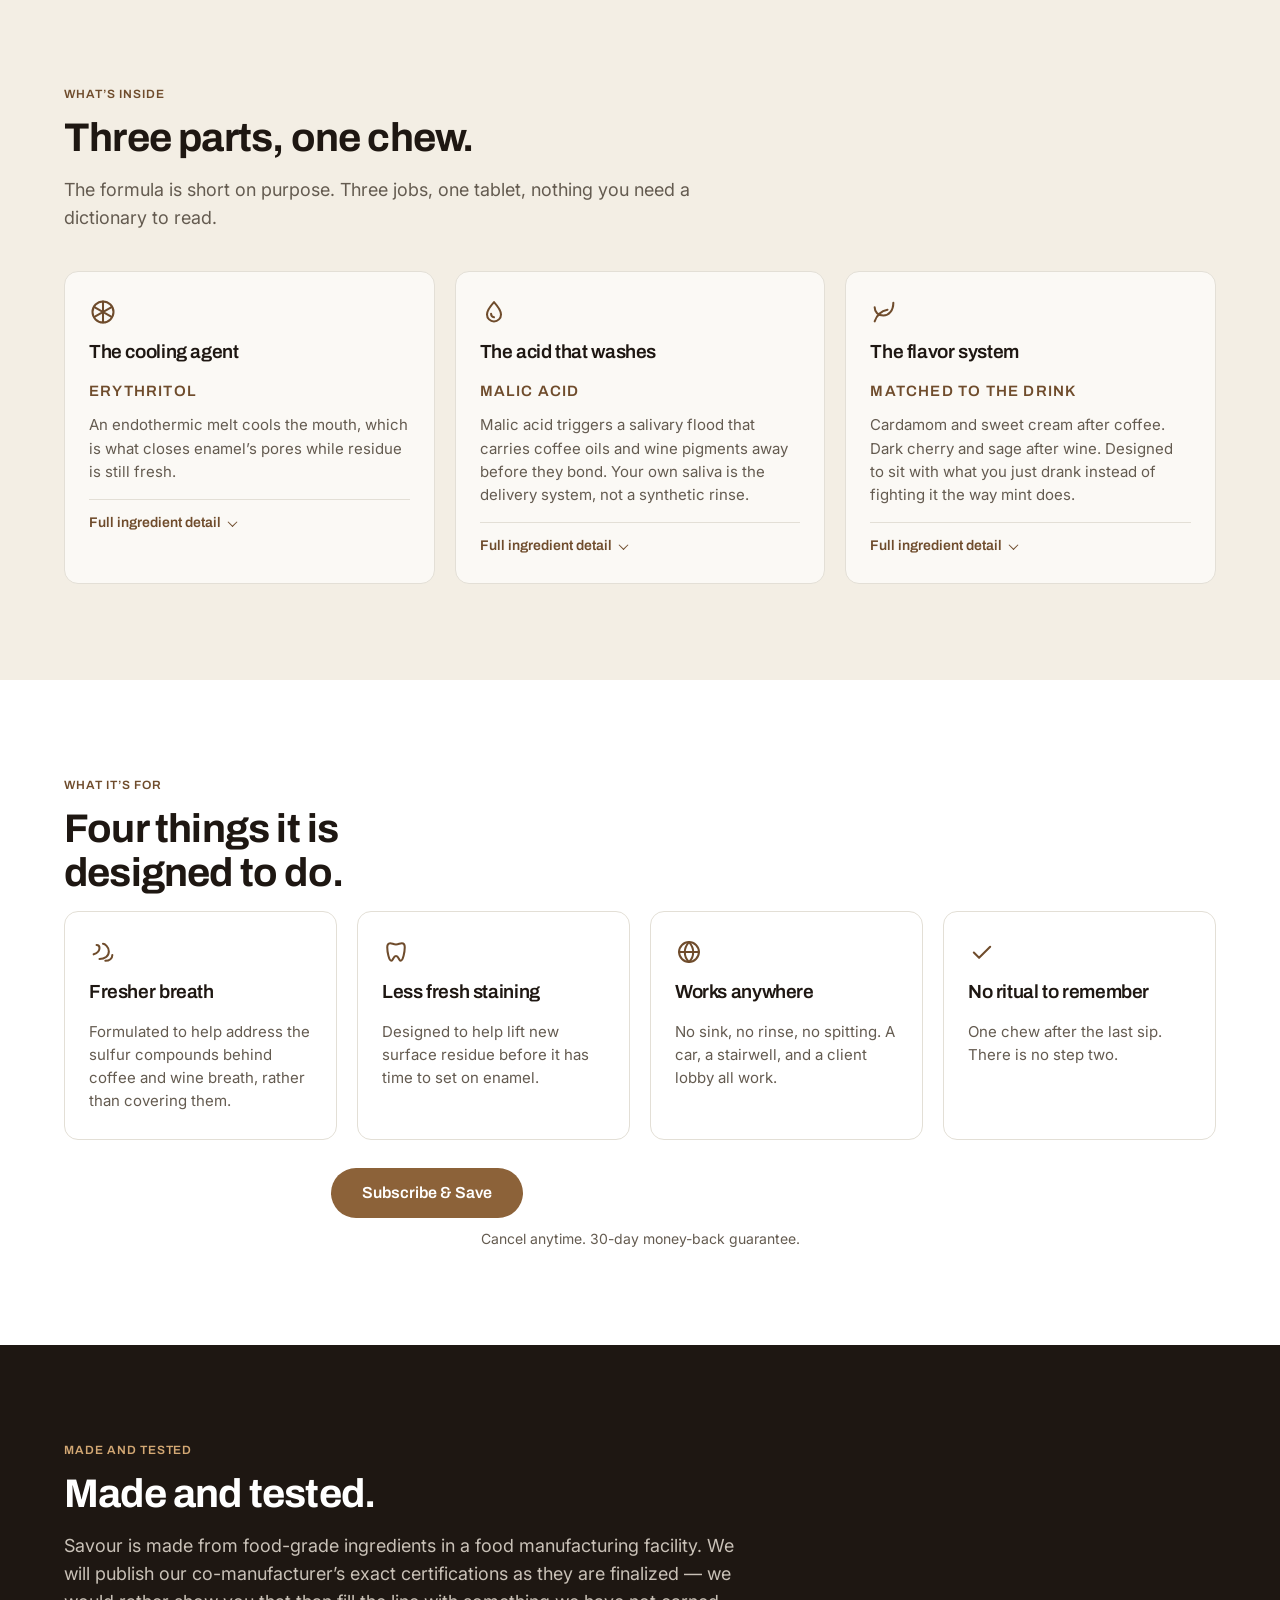
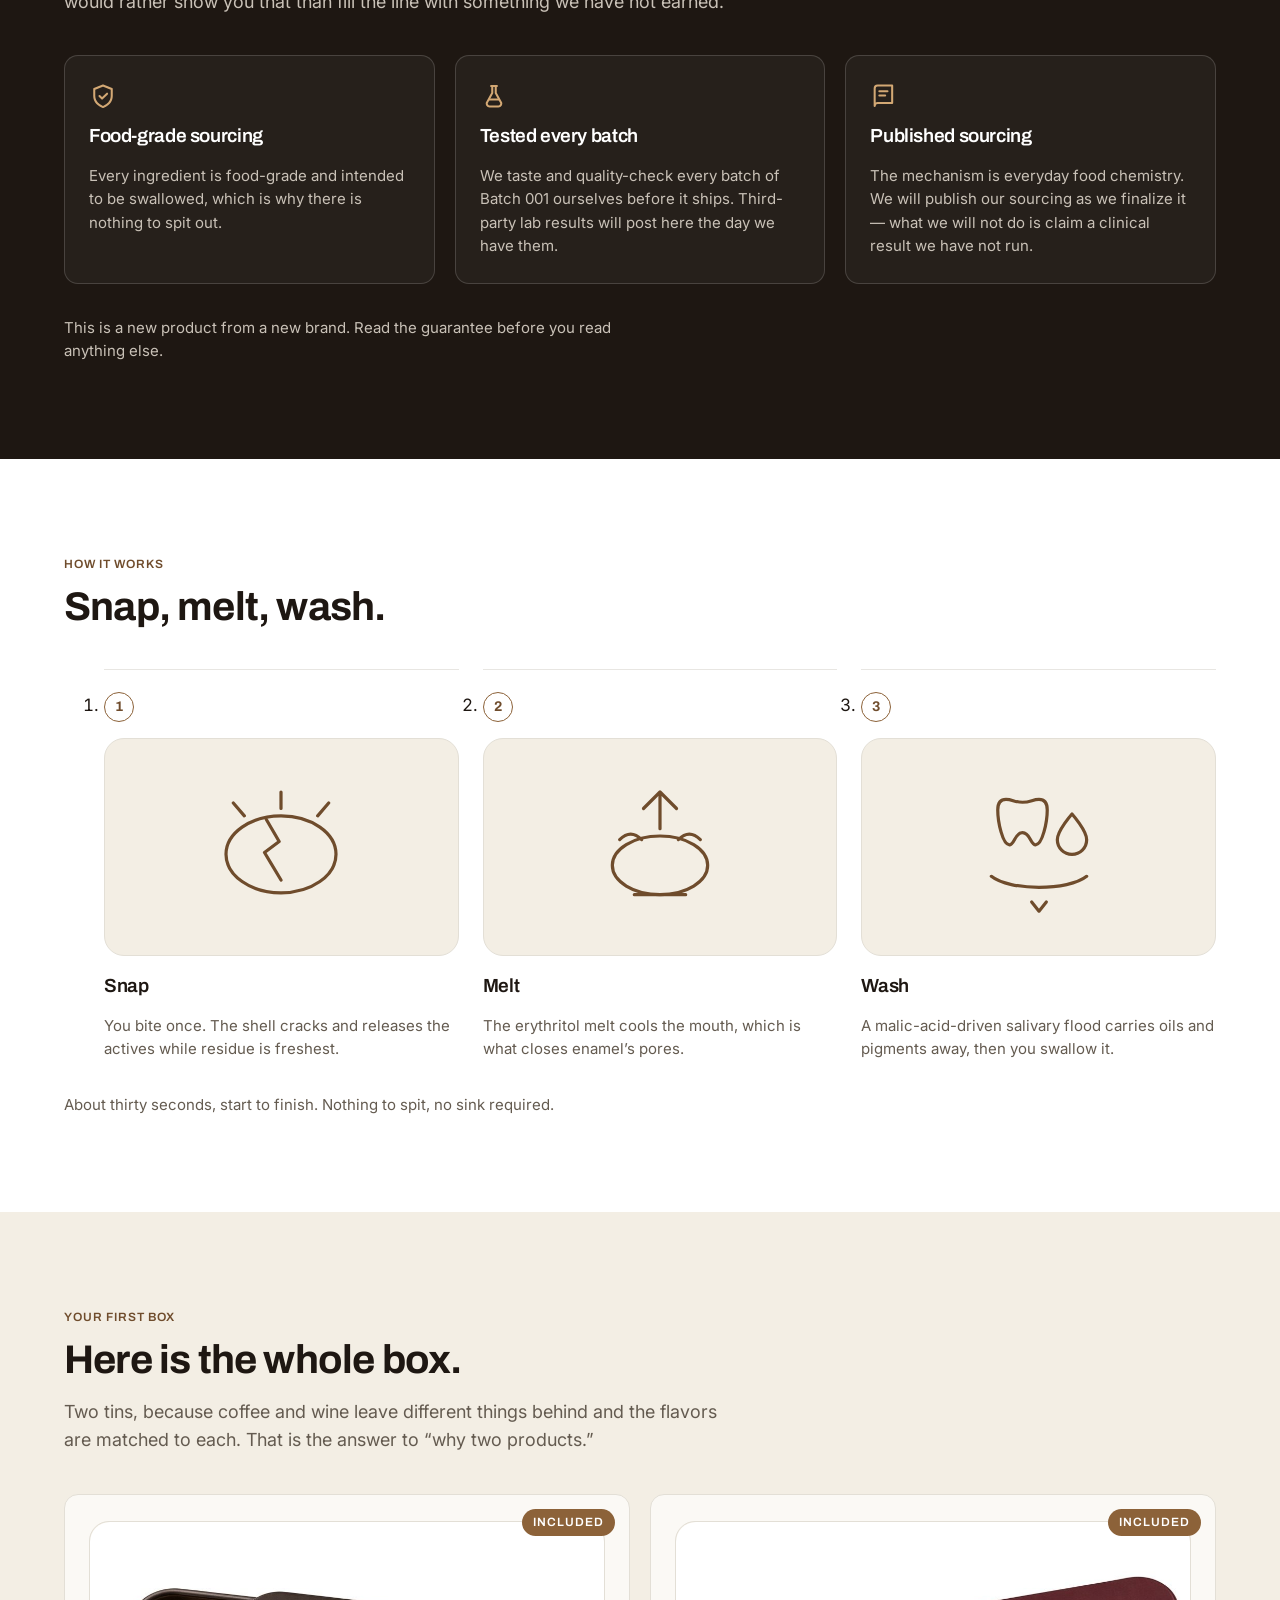
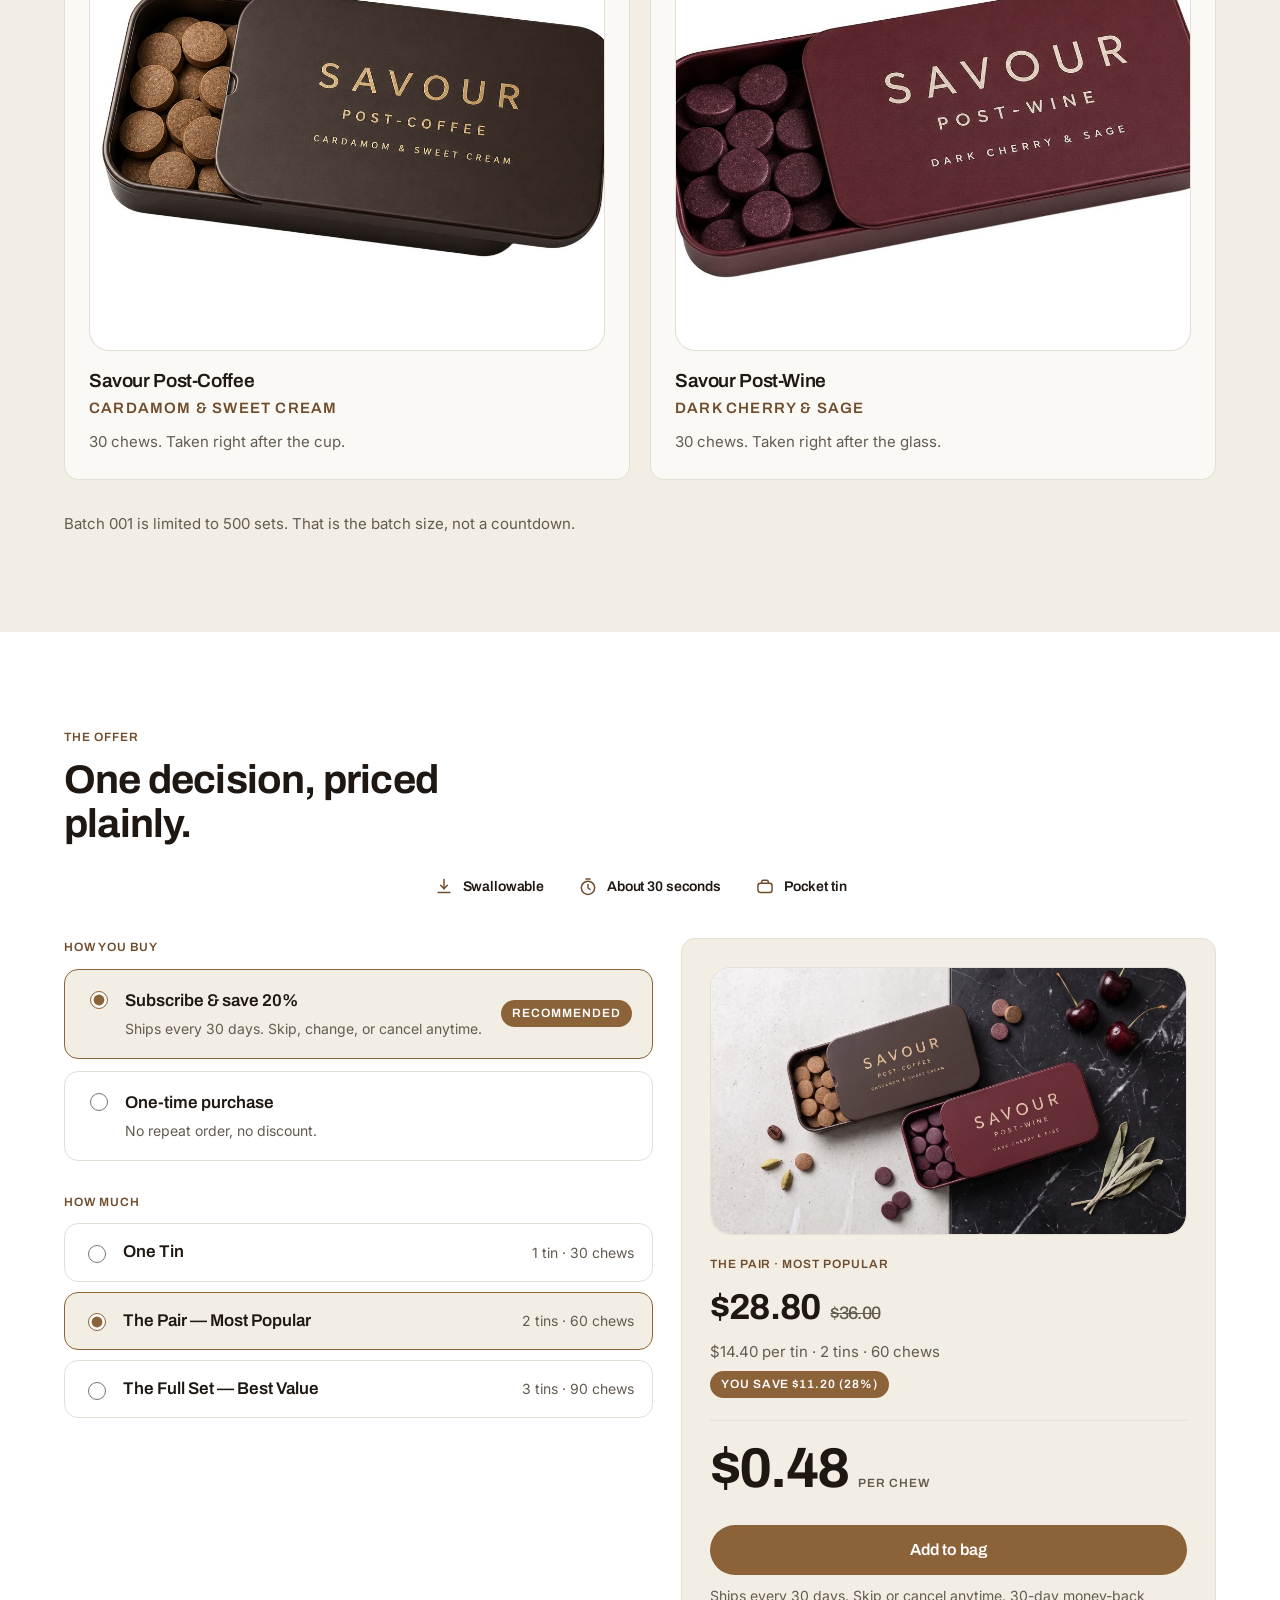
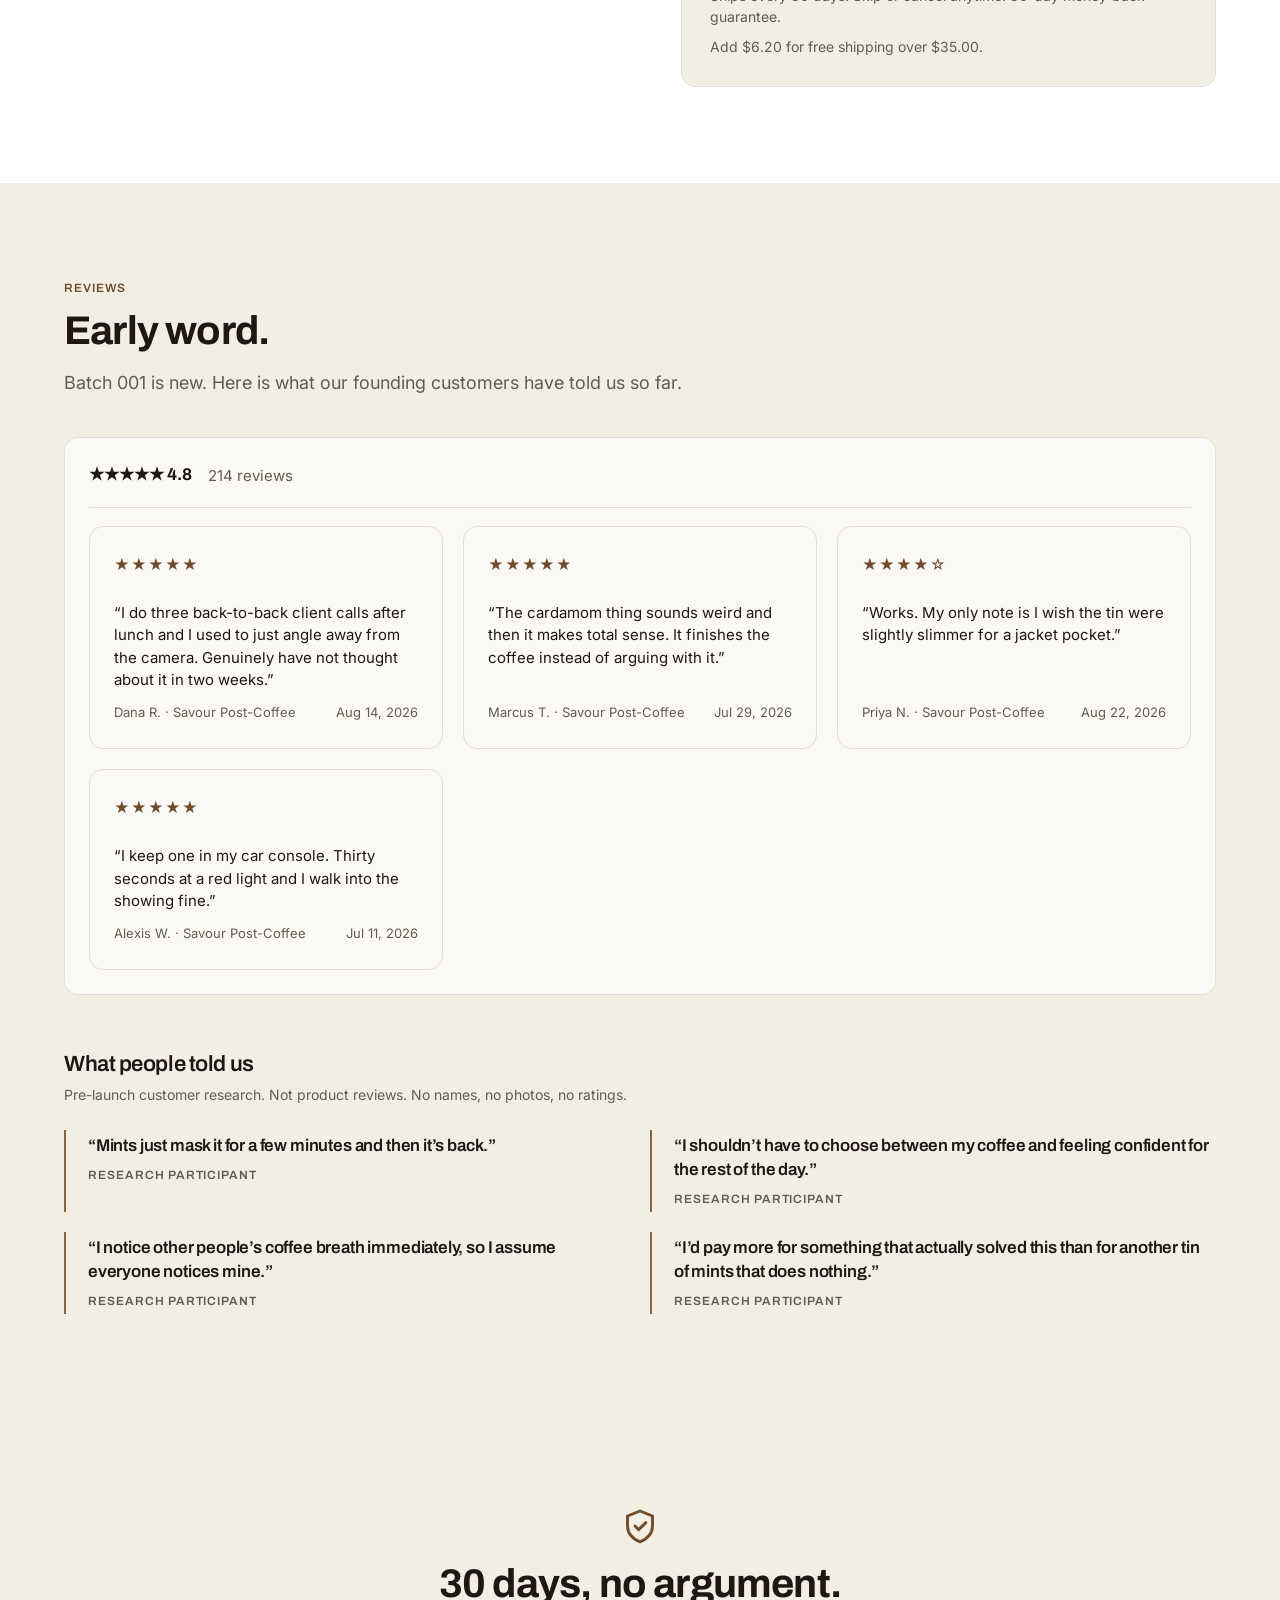
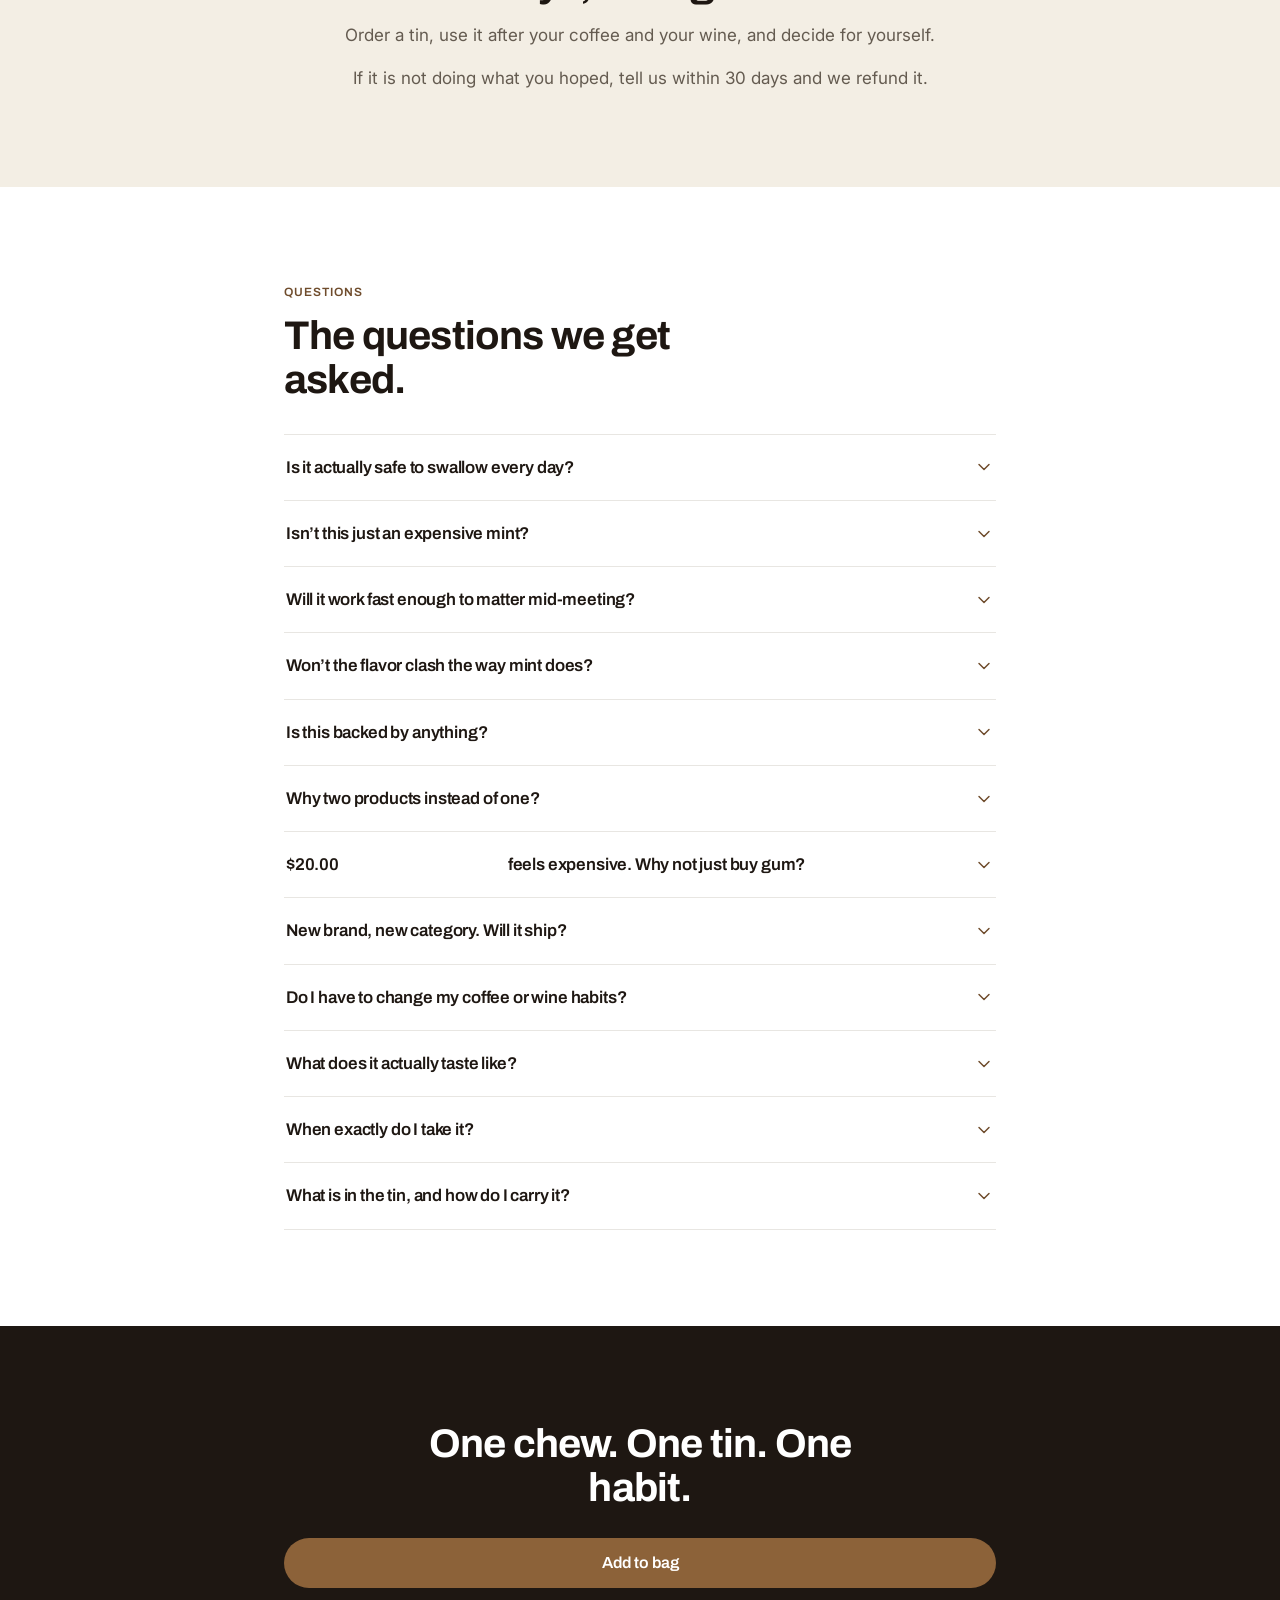
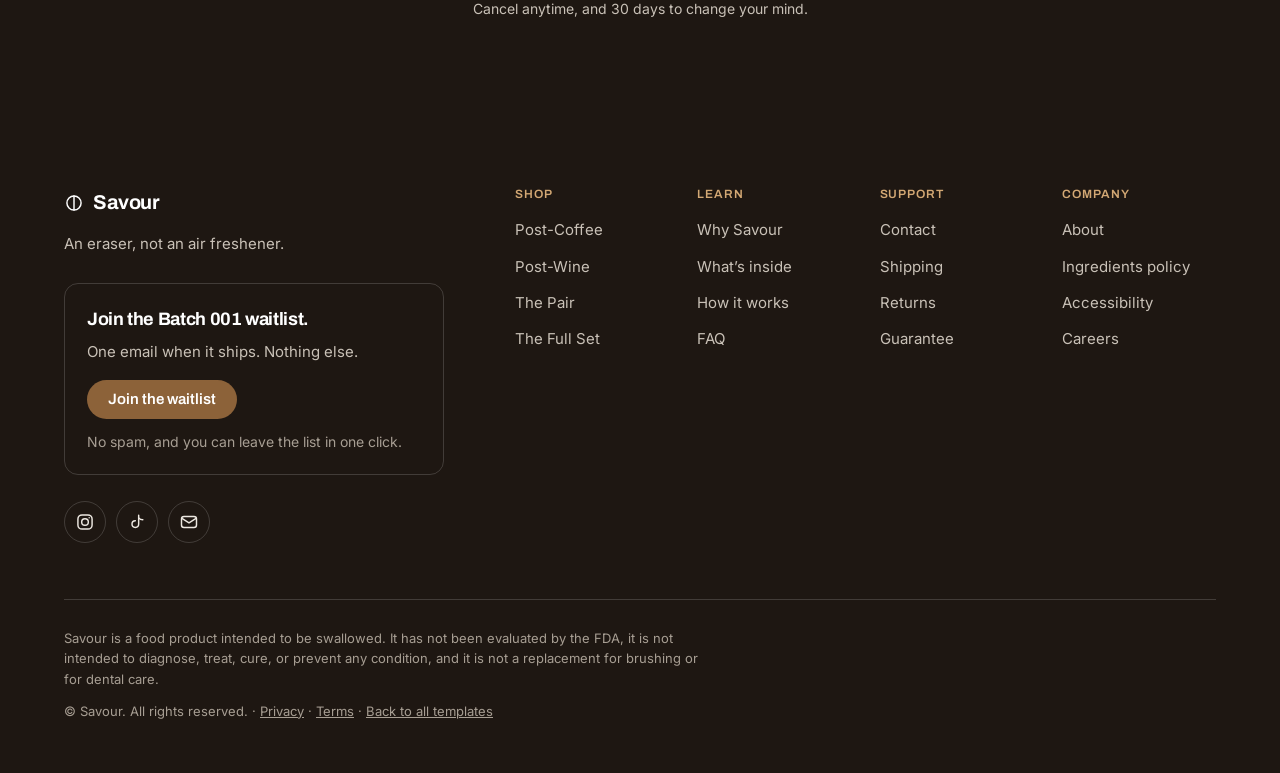
==== commit ade1fdec: "Follow the live-storefront build prompt update: demo proof, claim tiers, real cart The build prompt " ====
--- a/templates/01-ag1/index.html
+++ b/templates/01-ag1/index.html
@@ -48,7 +48,12 @@
       </ul>
 
       <div class="navbar__right">
-        <a class="btn btn--brand btn--sm" href="#pricing" data-waitlist-open>Subscribe &amp; Save</a>
+        <a class="btn btn--brand btn--sm" href="#pricing">Subscribe &amp; Save</a>
+        <button type="button" class="navbar__bag" data-drawer-open aria-expanded="false" aria-controls="bag-drawer">
+          <svg class="ico" viewBox="0 0 24 24" fill="none" stroke="currentColor" stroke-width="1.75" stroke-linecap="round" stroke-linejoin="round" aria-hidden="true" focusable="false"><path d="M5.5 8h13l-1 12h-11z"/><path d="M9 8V6.5a3 3 0 0 1 6 0V8"/></svg>
+          <span class="sr-only">Open bag</span>
+          <span class="navbar__bagcount" data-bag-count hidden>0</span>
+        </button>
         <button type="button" class="navbar__menu" data-nav-toggle aria-expanded="false" aria-controls="navlinks">
           <svg class="ico" viewBox="0 0 24 24" fill="none" stroke="currentColor" stroke-width="1.75" stroke-linecap="round" stroke-linejoin="round" aria-hidden="true" focusable="false"><path d="M4 7h16M4 12h16M4 17h16"/></svg>
           <span class="sr-only">Menu</span>
@@ -68,7 +73,7 @@
         <p class="eyebrow">After coffee. After wine.</p>
         <h1 id="hero-h">What your <em>mint</em> wishes it was.</h1>
         <p class="lede">A swallowable tablet, taken in the thirty seconds after your last sip, designed to help lift what coffee and wine leave behind.</p>
-        <p class="cta-row"><a class="btn btn--brand" href="#pricing" data-waitlist-open>Subscribe &amp; Save</a></p>
+        <p class="cta-row"><a class="btn btn--brand" href="#pricing">Subscribe &amp; Save</a></p>
         <p class="risk">Cancel anytime. <span data-savour="guaranteeDays">&nbsp;</span>-day money-back guarantee.</p>
 
         <ul class="trust trust--compact">
@@ -133,8 +138,8 @@
         <div class="why__copy">
           <p>You have already solved this problem five times. Mints in every bag. Gum in the car. A whitening pen in a drawer you forget about. Mouthwash you cannot use without a sink.</p>
           <p>None of it is one decision, and none of it travels together. Savour is designed to be the one thing you carry instead.</p>
-          <p>It is not a stronger mint. A mint covers the smell and leaves the residue where it is. Coffee oils and wine pigments bond to enamel within minutes, and volatile sulfur compounds cause the smell that lingers. <span class="src">[SOURCE NEEDED — dental/chemistry citation]</span></p>
-          <p class="cta-row"><a class="btn btn--brand" href="#pricing" data-waitlist-open>Subscribe &amp; Save</a></p>
+          <p>It is not a stronger mint. A mint covers the smell and leaves the residue where it is. Coffee oils and wine pigments bond to enamel within minutes, and volatile sulfur compounds are what cause the smell that lingers.</p>
+          <p class="cta-row"><a class="btn btn--brand" href="#pricing">Subscribe &amp; Save</a></p>
           <p class="risk">Cancel anytime. <span data-savour="guaranteeDays">&nbsp;</span>-day money-back guarantee.</p>
         </div>
 
@@ -172,10 +177,10 @@
           <svg class="ico ico--lg" viewBox="0 0 24 24" fill="none" stroke="currentColor" stroke-width="1.75" stroke-linecap="round" stroke-linejoin="round" aria-hidden="true" focusable="false"><path d="M12 3v18M5 8l14 8M19 8L5 16"/><circle cx="12" cy="12" r="9"/></svg>
           <h3>The cooling agent</h3>
           <p class="card__sub">Erythritol</p>
-          <p>An endothermic melt cools the mouth and is designed to help close enamel&rsquo;s pores while residue is still fresh. <span class="src">[SOURCE NEEDED — dental/chemistry citation]</span></p>
+          <p>An endothermic melt cools the mouth, which is what closes enamel&rsquo;s pores while residue is still fresh.</p>
           <details class="disc">
             <summary>Full ingredient detail</summary>
-            <p>Erythritol is a food-grade sugar alcohol used here for its cooling heat of solution rather than for sweetness. Amounts, sourcing, and the mechanism reference will be published in full before launch. <span class="src">[SOURCE NEEDED — dental/chemistry citation]</span></p>
+            <p>Erythritol is a food-grade sugar alcohol used here for its cooling heat of solution, not for sweetness. Full dosage and sourcing will be published on the tin and here before Batch 001 ships.</p>
           </details>
         </article>
 
@@ -183,10 +188,10 @@
           <svg class="ico ico--lg" viewBox="0 0 24 24" fill="none" stroke="currentColor" stroke-width="1.75" stroke-linecap="round" stroke-linejoin="round" aria-hidden="true" focusable="false"><path d="M12 3.5s6 6.6 6 10.6a6 6 0 0 1-12 0C6 10.1 12 3.5 12 3.5z"/><path d="M9.5 13.5c0 1.7 1.1 2.8 2.5 3"/></svg>
           <h3>The acid that washes</h3>
           <p class="card__sub">Malic acid</p>
-          <p>Formulated to prompt a salivary flood that helps carry coffee oils and wine pigments away before they bond. Your own saliva is the delivery system, not a synthetic rinse. <span class="src">[SOURCE NEEDED — dental/chemistry citation]</span></p>
+          <p>Malic acid triggers a salivary flood that carries coffee oils and wine pigments away before they bond. Your own saliva is the delivery system, not a synthetic rinse.</p>
           <details class="disc">
             <summary>Full ingredient detail</summary>
-            <p>Malic acid occurs naturally in apples and is used at food-grade levels to stimulate salivary flow. Concentrations and the supporting chemistry will be cited here rather than paraphrased. <span class="src">[SOURCE NEEDED — dental/chemistry citation]</span></p>
+            <p>Malic acid occurs naturally in apples and is used here at food-grade levels to stimulate salivary flow. Full concentrations and sourcing will be published here before Batch 001 ships.</p>
           </details>
         </article>
 
@@ -233,17 +238,17 @@
         </article>
       </div>
 
-      <p class="cta-row cta-row--center"><a class="btn btn--brand" href="#pricing" data-waitlist-open>Subscribe &amp; Save</a></p>
+      <p class="cta-row cta-row--center"><a class="btn btn--brand" href="#pricing">Subscribe &amp; Save</a></p>
       <p class="risk risk--center">Cancel anytime. <span data-savour="guaranteeDays">&nbsp;</span>-day money-back guarantee.</p>
     </div>
   </section>
 
-  <!-- 8 ——————————————————————————— QUALITY AND TESTING -->
+  <!-- 8 ——————————————————————————— MADE AND TESTED (this template's press-logo slot) -->
   <section class="pad band--deep" aria-labelledby="quality-h">
     <div class="wrap">
-      <p class="eyebrow">Standards</p>
-      <h2 id="quality-h">What we can and cannot say yet.</h2>
-      <p class="lede lede--narrow">Savour is made from food-grade ingredients in a facility that follows <span class="src">[MANUFACTURING STANDARD — confirm facility certifications]</span>. We would rather show you an empty line than fill it with something we have not earned.</p>
+      <p class="eyebrow">Made and tested</p>
+      <h2 id="quality-h">Made and tested.</h2>
+      <p class="lede lede--narrow">Savour is made from food-grade ingredients in a food manufacturing facility. We will publish our co-manufacturer&rsquo;s exact certifications as they are finalized — we would rather show you that than fill the line with something we have not earned.</p>
 
       <div class="grid grid--3">
         <article class="card card--onDeep">
@@ -253,13 +258,13 @@
         </article>
         <article class="card card--onDeep">
           <svg class="ico ico--lg" viewBox="0 0 24 24" fill="none" stroke="currentColor" stroke-width="1.75" stroke-linecap="round" stroke-linejoin="round" aria-hidden="true" focusable="false"><path d="M9.5 3.5h5"/><path d="M10.5 3.5v6L6 17.5A2.5 2.5 0 0 0 8.2 21h7.6a2.5 2.5 0 0 0 2.2-3.5L13.5 9.5v-6"/><path d="M8 15h8"/></svg>
-          <h3>Third-party testing</h3>
-          <p><span class="src">[THIRD-PARTY TESTING — confirm before claiming]</span></p>
+          <h3>Tested every batch</h3>
+          <p>We taste and quality-check every batch of <span data-savour="batchLabel">&nbsp;</span> ourselves before it ships. Third-party lab results will post here the day we have them.</p>
         </article>
         <article class="card card--onDeep">
           <svg class="ico ico--lg" viewBox="0 0 24 24" fill="none" stroke="currentColor" stroke-width="1.75" stroke-linecap="round" stroke-linejoin="round" aria-hidden="true" focusable="false"><path d="M4 5.5A2.5 2.5 0 0 1 6.5 3H19v15H6.5A2.5 2.5 0 0 0 4 20.5z"/><path d="M8 8h7M8 11.5h5"/></svg>
-          <h3>Published research</h3>
-          <p><span class="src">[RESEARCH CITATION SLOT]</span></p>
+          <h3>Published sourcing</h3>
+          <p>The mechanism is everyday food chemistry. We will publish our sourcing as we finalize it — what we will not do is claim a clinical result we have not run.</p>
         </article>
       </div>
 
@@ -299,7 +304,7 @@
             </svg>
           </div>
           <h3>Melt</h3>
-          <p>The erythritol melt cools the mouth and is designed to help close enamel&rsquo;s pores. <span class="src">[SOURCE NEEDED — dental/chemistry citation]</span></p>
+          <p>The erythritol melt cools the mouth, which is what closes enamel&rsquo;s pores.</p>
         </li>
 
         <li class="step" data-step>
@@ -313,7 +318,7 @@
             </svg>
           </div>
           <h3>Wash</h3>
-          <p>A malic-acid-driven salivary flood is formulated to help carry oils and pigments away, then you swallow it. <span class="src">[SOURCE NEEDED — dental/chemistry citation]</span></p>
+          <p>A malic-acid-driven salivary flood carries oils and pigments away, then you swallow it.</p>
         </li>
       </ol>
 
@@ -328,7 +333,9 @@
       <h2 id="kit-h">Here is the whole box.</h2>
       <p class="lede lede--narrow">Two tins, because coffee and wine leave different things behind and the flavors are matched to each. That is the answer to &ldquo;why two products.&rdquo;</p>
 
-      <div class="grid grid--3">
+      <!-- A third founders-batch extra (pocket sleeve, refill card, etc.) is still under
+           consideration and is deliberately not shown here rather than invented for the page. -->
+      <div class="grid grid--2">
         <article class="card kit">
           <span class="tag">Included</span>
           <div class="media media--sq media--photo">
@@ -347,16 +354,6 @@
           <h3 data-savour="variantWineName">&nbsp;</h3>
           <p class="card__sub" data-savour="variantWineFlavor">&nbsp;</p>
           <p><span data-savour="chewsPerTin">&nbsp;</span> chews. Taken right after the glass.</p>
-        </article>
-
-        <!-- KIT THUMB 3: gift item — art direction pending, do not shoot until the item is confirmed. -->
-        <article class="card kit kit--slot">
-          <span class="tag">Included</span>
-          <div class="media media--sq media--empty" role="img" aria-label="Placeholder for an undecided gift item.">
-            <svg viewBox="0 0 120 100" fill="none" stroke="currentColor" stroke-width="1.75" stroke-linecap="round" stroke-linejoin="round" aria-hidden="true" focusable="false"><rect x="26" y="34" width="68" height="44" rx="6"/><path d="M60 34v44M26 50h68"/></svg>
-          </div>
-          <h3>Founders extra</h3>
-          <p><span class="src">[GIFT ITEM SLOT — confirm with client: pocket sleeve? refill card? Batch 001 card?]</span></p>
         </article>
       </div>
 
@@ -430,7 +427,7 @@
             <span class="numeral__unit">per chew</span>
           </p>
 
-          <p class="cta-row"><button type="button" class="btn btn--brand btn--wide" data-waitlist-open>Subscribe &amp; Save</button></p>
+          <p class="cta-row"><button type="button" class="btn btn--brand btn--wide" data-cart-add-bundle>Add to bag</button></p>
           <p class="risk" data-price-micro>&nbsp;</p>
           <p class="risk" data-price-ship>&nbsp;</p>
         </div>
@@ -442,20 +439,15 @@
   <section class="pad band--sand" id="reviews" aria-labelledby="rev-h">
     <div class="wrap">
       <p class="eyebrow">Reviews</p>
-      <h2 id="rev-h">We have no reviews yet.</h2>
-      <p class="lede lede--narrow">Savour has not shipped. Rather than borrow proof from somewhere else, the review section is built and left empty until real customers fill it.</p>
-
-      <div class="widget">
+      <h2 id="rev-h">Early word.</h2>
+      <p class="lede lede--narrow"><span data-savour="batchLabel">&nbsp;</span> is new. Here is what our founding customers have told us so far.</p>
+
+      <div class="widget" data-demo="true">
         <div class="widget__head">
-          <p class="widget__rating"><span class="src">[STAR RATING — pending launch]</span></p>
-          <p class="widget__count"><span class="src">[REVIEW COUNT — pending launch]</span></p>
-        </div>
-        <p class="widget__slot"><span class="src">[REVIEW WIDGET SLOT]</span></p>
-        <div class="grid grid--3">
-          <article class="card card--empty"><p><span class="src">[TESTIMONIAL SLOT — real customer quote pending launch]</span></p></article>
-          <article class="card card--empty"><p><span class="src">[TESTIMONIAL SLOT — real customer quote pending launch]</span></p></article>
-          <article class="card card--empty"><p><span class="src">[TESTIMONIAL SLOT — real customer quote pending launch]</span></p></article>
-        </div>
+          <p class="widget__rating" data-agg-stars>&nbsp;</p>
+          <p class="widget__count" data-agg-count>&nbsp;</p>
+        </div>
+        <div class="grid grid--3" data-review-cards></div>
       </div>
 
       <h3 class="voc__h">What people told us</h3>
@@ -496,7 +488,7 @@
         <div class="faq__row">
           <h3 class="faq__q"><button type="button" class="faq__btn" id="faq-b2" aria-expanded="false" aria-controls="faq-p2">Isn&rsquo;t this just an expensive mint?<svg class="chev" viewBox="0 0 24 24" fill="none" stroke="currentColor" stroke-width="1.75" stroke-linecap="round" stroke-linejoin="round" aria-hidden="true" focusable="false"><path d="M6 9l6 6 6-6"/></svg></button></h3>
           <div class="faq__a" id="faq-p2" role="region" aria-labelledby="faq-b2" hidden>
-            <p>A mint is designed to cover a smell. Savour is formulated to help wash residue off before it bonds, and then be swallowed. Different job, different chemistry. <span class="src">[SOURCE NEEDED — dental/chemistry citation]</span></p>
+            <p>A mint is designed to cover a smell. Savour is built to wash residue off before it bonds, then be swallowed. Different job, different chemistry.</p>
           </div>
         </div>
 
@@ -517,7 +509,7 @@
         <div class="faq__row">
           <h3 class="faq__q"><button type="button" class="faq__btn" id="faq-b5" aria-expanded="false" aria-controls="faq-p5">Is this backed by anything?<svg class="chev" viewBox="0 0 24 24" fill="none" stroke="currentColor" stroke-width="1.75" stroke-linecap="round" stroke-linejoin="round" aria-hidden="true" focusable="false"><path d="M6 9l6 6 6-6"/></svg></button></h3>
           <div class="faq__a" id="faq-p5" role="region" aria-labelledby="faq-b5" hidden>
-            <p>The mechanism is grounded in published chemistry, and we will cite it here rather than paraphrase it. <span class="src">[SOURCE NEEDED — dental/chemistry citation]</span></p>
+            <p>The mechanism is grounded in everyday food chemistry, and we will publish our sourcing here as we finalize it rather than paraphrase it.</p>
             <p>We have no clinical trial of our own, and we will not claim one.</p>
           </div>
         </div>
@@ -580,7 +572,7 @@
   <section class="pad band--deep center" aria-labelledby="final-h">
     <div class="wrap wrap--narrow">
       <h2 id="final-h">One chew. One tin. One habit.</h2>
-      <p class="cta-row cta-row--center"><button type="button" class="btn btn--brand btn--wide" data-waitlist-open>Subscribe &amp; Save</button></p>
+      <p class="cta-row cta-row--center"><button type="button" class="btn btn--brand btn--wide" data-cart-add-bundle>Add to bag</button></p>
       <p class="risk risk--center">Cancel anytime, and <span data-savour="guaranteeDays">&nbsp;</span> days to change your mind.</p>
     </div>
   </section>
@@ -617,10 +609,10 @@
           <div class="footer__col">
             <h3 class="footer__h">Shop</h3>
             <ul>
-              <li><a href="#pricing" data-waitlist-open data-variant="coffee">Post-Coffee</a></li>
-              <li><a href="#pricing" data-waitlist-open data-variant="wine">Post-Wine</a></li>
-              <li><a href="#pricing">The Pair</a></li>
-              <li><a href="#pricing">The Full Set</a></li>
+              <li><a href="#pricing" data-cart-add-quick="coffee">Post-Coffee</a></li>
+              <li><a href="#pricing" data-cart-add-quick="wine">Post-Wine</a></li>
+              <li><a href="#pricing" data-cart-add-quick="duo">The Pair</a></li>
+              <li><a href="#pricing" data-cart-add-quick="trio">The Full Set</a></li>
             </ul>
           </div>
           <div class="footer__col">
@@ -653,9 +645,9 @@
         </nav>
       </div>
 
+      <!-- Confirm exact regulatory classification and any required disclosures with counsel before public launch. -->
       <div class="footer__legal">
-        <p><span class="src">[REGULATORY DISCLAIMER — confirm product classification with counsel]</span> A swallowed daily chew making oral-care claims may carry disclosure obligations. This line stays visible and unwritten until counsel drafts it.</p>
-        <p>Savour is a food product. It is not intended to diagnose, treat, cure, or prevent any condition, and it is not a replacement for brushing or for dental care.</p>
+        <p>Savour is a food product intended to be swallowed. It has not been evaluated by the FDA, it is not intended to diagnose, treat, cure, or prevent any condition, and it is not a replacement for brushing or for dental care.</p>
         <p class="footer__copy">&copy; Savour. All rights reserved. &middot; <a href="#">Privacy</a> &middot; <a href="#">Terms</a> &middot; <a href="../../index.html">Back to all templates</a></p>
       </div>
     </div>
@@ -703,9 +695,69 @@
   </div>
 </div>
 
+<!-- BAG DRAWER — real cart state (line items, quantities, free-shipping progress); checkout is a stub -->
+<aside class="drawer" id="bag-drawer" aria-label="Your bag" hidden>
+  <div class="drawer__scrim" data-drawer-close></div>
+  <div class="drawer__panel" role="dialog" aria-modal="true" aria-labelledby="drawer-h" data-drawer-panel>
+    <div class="drawer__top">
+      <h2 id="drawer-h">Your order</h2>
+      <button type="button" class="modal__close" data-drawer-close aria-label="Close bag">
+        <svg class="ico" viewBox="0 0 24 24" fill="none" stroke="currentColor" stroke-width="1.75" stroke-linecap="round" stroke-linejoin="round" aria-hidden="true" focusable="false"><path d="M6 6l12 12M18 6L6 18"/></svg>
+      </button>
+    </div>
+
+    <div class="ship">
+      <p class="ship__msg" data-ship-msg aria-live="polite">&nbsp;</p>
+      <div class="ship__track"><span class="ship__fill" data-ship-fill></span></div>
+    </div>
+
+    <ul class="drawer__lines" data-bag-lines></ul>
+    <p class="drawer__empty" data-bag-empty>Nothing in here yet. Pick a set below — we&rsquo;ll hold it for <span data-savour="batchLabel">&nbsp;</span>.</p>
+
+    <div class="drawer__foot">
+      <p class="drawer__sub"><span>Subtotal</span><span data-bag-subtotal>&nbsp;</span></p>
+      <button type="button" class="btn btn--brand btn--wide" data-checkout-open>Checkout</button>
+      <p class="risk">No charge today. Checkout opens when <span data-savour="batchLabel">&nbsp;</span> ships.</p>
+    </div>
+  </div>
+</aside>
+
+<!-- CHECKOUT MODAL — a stub: no payment step exists yet, so this collects an email instead -->
+<div class="modal" data-checkout-modal hidden role="dialog" aria-modal="true" aria-labelledby="checkout-h">
+  <div class="modal__panel" data-checkout-panel>
+    <button type="button" class="modal__close" data-checkout-close aria-label="Close">
+      <svg class="ico" viewBox="0 0 24 24" fill="none" stroke="currentColor" stroke-width="1.75" stroke-linecap="round" stroke-linejoin="round" aria-hidden="true" focusable="false"><path d="M6 6l12 12M18 6L6 18"/></svg>
+    </button>
+
+    <p class="eyebrow">Checkout</p>
+    <h2 id="checkout-h">Checkout opens when <span data-savour="batchLabel">&nbsp;</span> ships.</h2>
+    <p>Join the list with the email below and we will email you first, before anyone else, the moment it does.</p>
+
+    <form data-checkout-form novalidate>
+      <label class="field">
+        <span class="field__label">Email address</span>
+        <input type="email" name="email" autocomplete="email" placeholder="you@work.com" data-checkout-email required>
+      </label>
+
+      <p class="field__error" data-checkout-error hidden>Enter an email address we can actually reach.</p>
+
+      <button type="submit" class="btn btn--brand btn--wide">Email me when it ships</button>
+      <p class="risk">No charge today. <span data-savour="guaranteeDays">&nbsp;</span>-day money-back guarantee once it does.</p>
+    </form>
+
+    <div class="modal__success" data-checkout-success hidden>
+      <svg class="ico ico--xl" viewBox="0 0 24 24" fill="none" stroke="currentColor" stroke-width="1.75" stroke-linecap="round" stroke-linejoin="round" aria-hidden="true" focusable="false"><circle cx="12" cy="12" r="8.5"/><path d="M8.5 12.3l2.6 2.6 4.6-5.4"/></svg>
+      <h3>You&rsquo;re on the list.</h3>
+      <p>We will email you the moment checkout opens for <span data-savour="batchLabel">&nbsp;</span>.</p>
+      <button type="button" class="btn btn--ghost" data-checkout-close>Close</button>
+    </div>
+  </div>
+</div>
+
 <script src="../../shared/config.js"></script>
 <script src="../../shared/pricing.js"></script>
 <script src="../../shared/waitlist.js"></script>
+<script src="../../content/demo-proof.js"></script>
 <script src="script.js"></script>
 </body>
 </html>
--- a/templates/01-ag1/style.css
+++ b/templates/01-ag1/style.css
@@ -1,9 +1,9 @@
 /* ============================================================
    SAVOUR — 01-ag1 (modeled on AG1 / Athletic Greens)
    Tokens taken verbatim from DESIGN.md §01.
-   Shadow budget: 3 declarations page-wide (sticky nav, mobile nav
-   panel, modal). Zero gradients. Cards separate by tinted fill +
-   hairline, never elevation.
+   Shadow budget: 4 declarations page-wide (sticky nav, mobile nav
+   panel, modal, bag drawer). Zero gradients. Cards separate by
+   tinted fill + hairline, never elevation.
    ============================================================ */
 
 :root {
@@ -706,7 +706,7 @@
    ============================================================ */
 
 .widget {
-  border: 1px dashed var(--rule-sand);
+  border: 1px solid var(--rule-sand);
   border-radius: var(--r-card);
   padding: 24px;
   background: #FBF9F5;
@@ -715,14 +715,33 @@
 .widget__head {
   display: flex;
   flex-wrap: wrap;
-  gap: 12px 24px;
+  gap: 10px 16px;
   align-items: center;
   border-bottom: 1px solid var(--rule-sand);
   padding-bottom: 18px;
   margin-bottom: 18px;
 }
-.widget__head p, .widget__slot { margin: 0; }
-.widget__slot { margin-bottom: 20px; }
+.widget__head p { margin: 0; }
+.widget__rating {
+  font-family: var(--font-display);
+  font-weight: 700;
+  font-size: 1.0625rem;
+  color: var(--deep);
+}
+.widget__rating .stars { color: var(--brand-ink); letter-spacing: 1px; margin-right: 2px; }
+.widget__count { font-size: 0.9375rem; color: var(--muted); }
+
+.rcard { display: flex; flex-direction: column; gap: 10px; }
+.rcard .stars { color: var(--brand-ink); letter-spacing: 1px; font-size: 0.9375rem; }
+.rcard blockquote { margin: 0; color: var(--ink); font-size: 0.9375rem; line-height: 1.5; }
+.rcard footer {
+  margin-top: auto;
+  font-size: 0.8125rem;
+  color: var(--muted);
+  display: flex;
+  justify-content: space-between;
+  gap: 8px;
+}
 
 .voc__h { font-size: 1.375rem; margin-bottom: 6px; }
 .voc__label { font-size: 0.875rem; color: var(--muted); margin-bottom: 24px; }
@@ -928,6 +947,80 @@
 .modal__success { text-align: center; }
 .modal__success h3 { font-size: 1.375rem; margin-bottom: 8px; }
 .modal__success p { color: var(--muted); font-size: 0.9375rem; margin: 0 auto 20px; }
+
+/* ============================================================
+   NAV BAG ICON + BAG DRAWER
+   ============================================================ */
+
+.navbar__bag {
+  position: relative;
+  display: inline-flex;
+  padding: 9px;
+  border-radius: var(--r-pill);
+  color: var(--deep);
+}
+.navbar__bagcount {
+  position: absolute;
+  top: -2px;
+  right: -2px;
+  min-width: 16px;
+  height: 16px;
+  padding: 0 4px;
+  border-radius: var(--r-pill);
+  background: var(--brand-ink);
+  color: #fff;
+  font-size: 10px;
+  font-weight: 700;
+  line-height: 16px;
+  text-align: center;
+}
+
+.drawer { position: fixed; inset: 0; z-index: 100; }
+.drawer[hidden] { display: none; }
+.drawer__scrim { position: absolute; inset: 0; background: rgba(30, 23, 18, 0.5); }
+.drawer__panel {
+  position: absolute;
+  top: 0;
+  right: 0;
+  bottom: 0;
+  width: min(420px, 100%);
+  background: var(--bg);
+  padding: 24px;
+  overflow-y: auto;
+  display: flex;
+  flex-direction: column;
+  box-shadow: -20px 0 48px rgba(30, 23, 18, 0.24); /* shadow 4 of 4 */
+}
+.drawer__top { display: flex; align-items: center; justify-content: space-between; margin-bottom: 18px; }
+.drawer__top h2 { font-size: 1.375rem; max-width: none; margin: 0; }
+
+.ship { background: var(--bg-alt); border-radius: var(--r-card); padding: 14px 16px; margin-bottom: 20px; }
+.ship__msg { font-size: 0.875rem; margin: 0 0 10px; }
+.ship__track { height: 6px; border-radius: var(--r-pill); background: var(--rule-sand); overflow: hidden; }
+.ship__fill { display: block; height: 100%; width: 0; background: var(--brand-ink); border-radius: var(--r-pill); transition: width var(--t) ease; }
+
+.drawer__lines { list-style: none; margin: 0 0 8px; padding: 0; display: grid; gap: 16px; }
+.line { display: flex; align-items: flex-start; gap: 12px; }
+.line__body { flex: 1; min-width: 0; }
+.line__name { font-family: var(--font-display); font-weight: 600; font-size: 0.9375rem; margin: 0; }
+.line__meta { font-size: 0.8125rem; color: var(--muted); margin: 2px 0 0; }
+.line__qty { display: flex; align-items: center; gap: 8px; border: 1px solid var(--rule-sand); border-radius: var(--r-pill); padding: 4px 8px; }
+.line__qty button { font-family: var(--font-display); font-weight: 700; width: 18px; }
+.line__price { font-family: var(--font-display); font-weight: 600; font-size: 0.875rem; white-space: nowrap; margin: 0; }
+.line__rm { font-size: 0.75rem; color: var(--muted); text-decoration: underline; text-underline-offset: 2px; }
+.line__rm:hover { color: var(--deep); }
+
+.drawer__empty { color: var(--muted); font-size: 0.9375rem; }
+.drawer__foot { margin-top: auto; padding-top: 20px; border-top: 1px solid var(--rule-sand); }
+.drawer__sub {
+  display: flex;
+  justify-content: space-between;
+  font-family: var(--font-display);
+  font-weight: 700;
+  font-size: 1.0625rem;
+  margin-bottom: 14px;
+}
+.drawer__foot .risk { margin-top: 10px; text-align: center; max-width: none; }
 
 /* ============================================================
    RESPONSIVE
